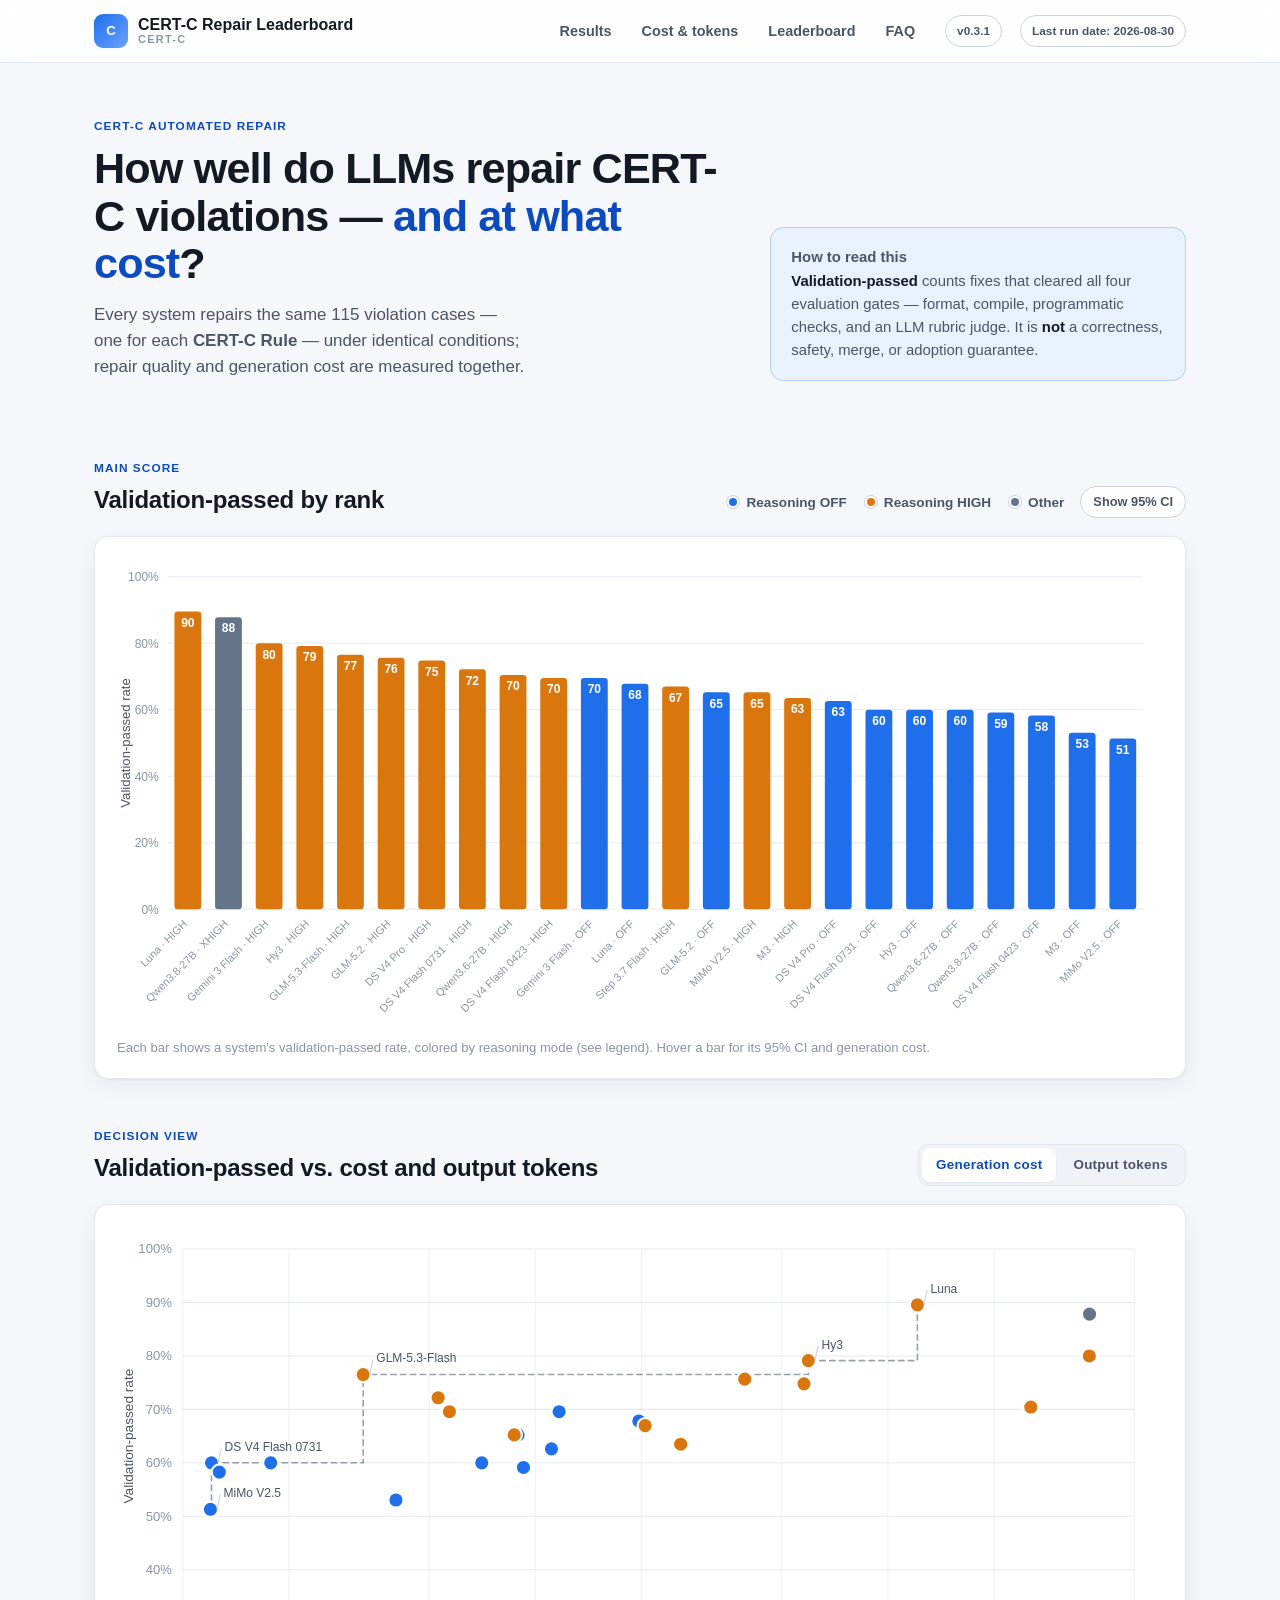
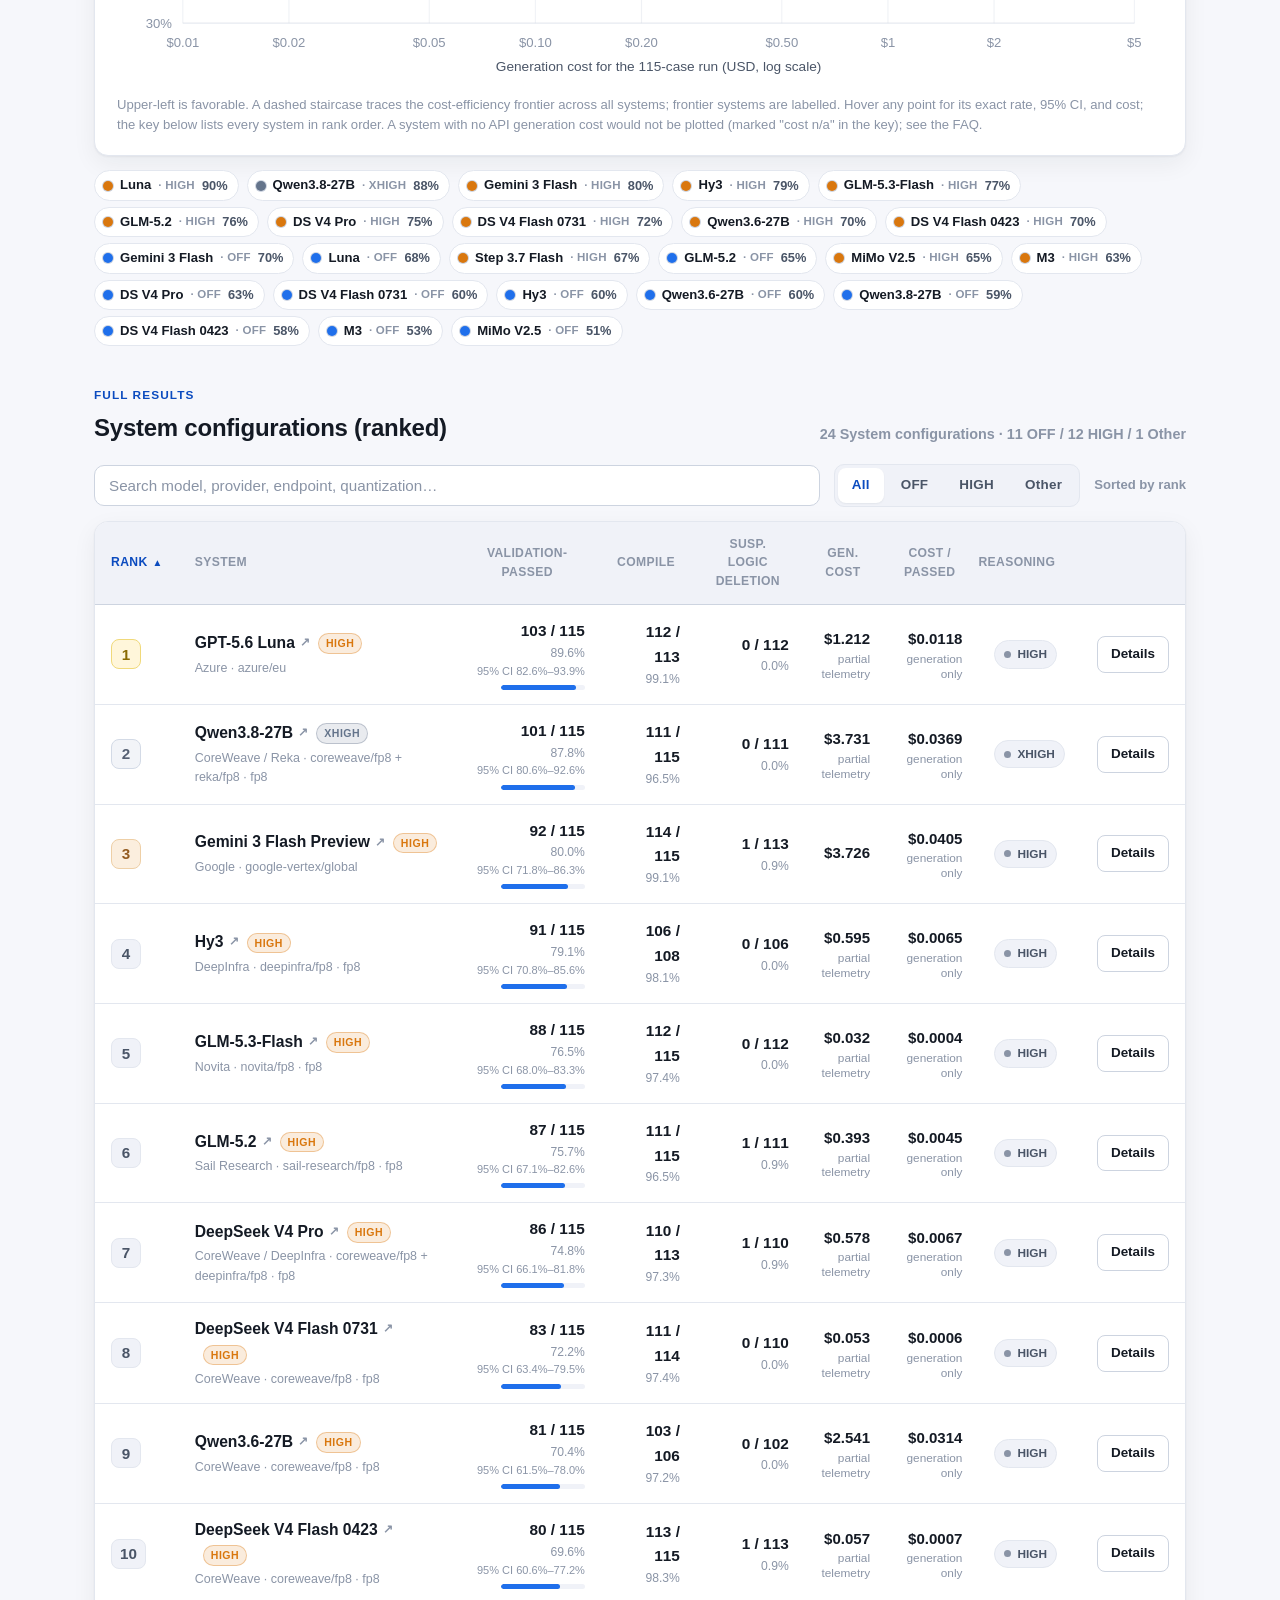
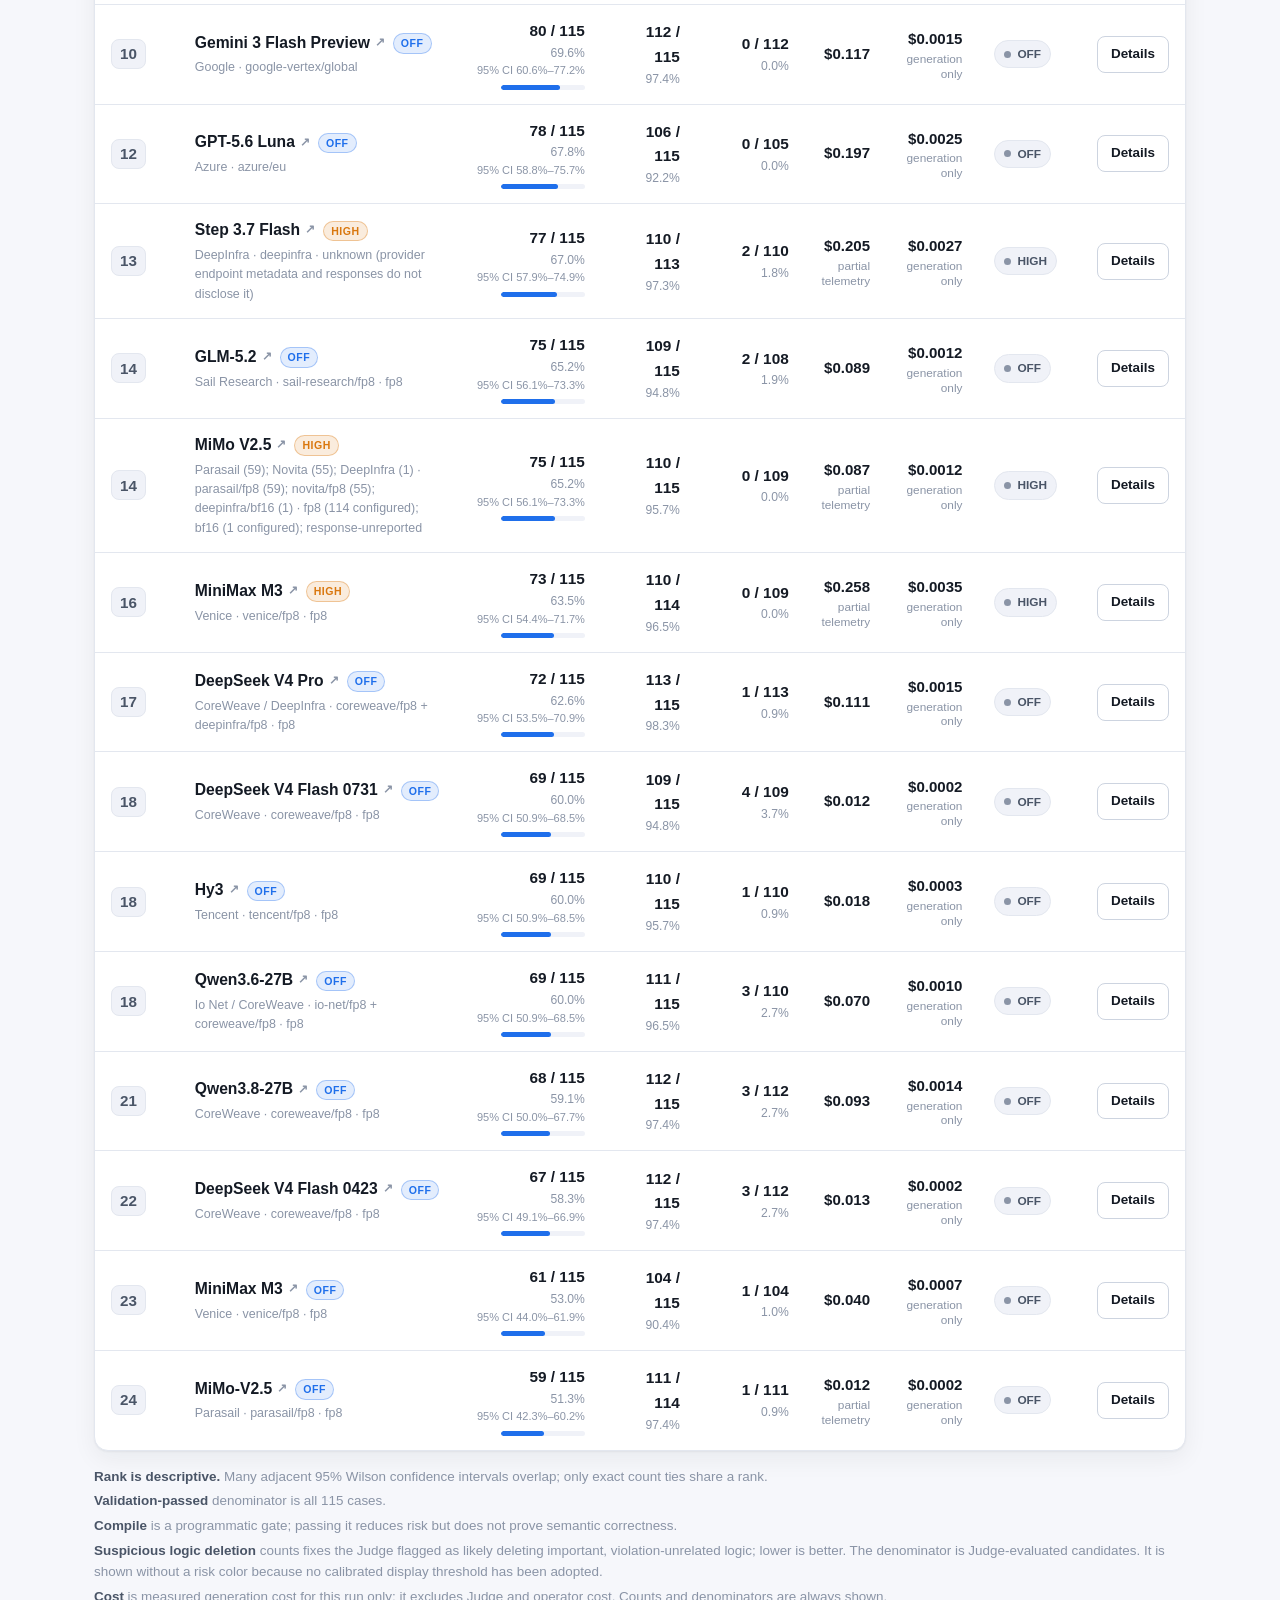
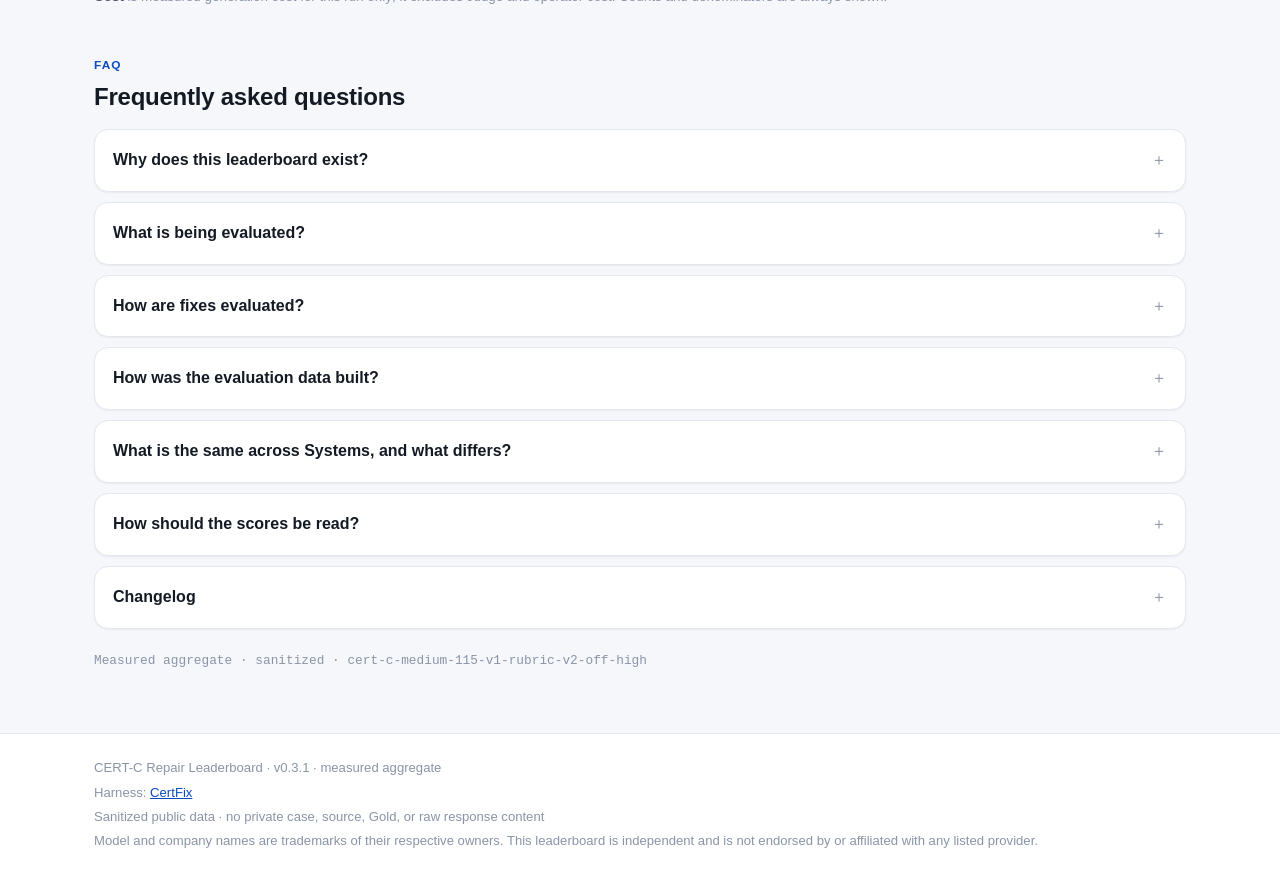
==== cert-c/index.html @ dcc8d12b "v0.3.1: add GLM-5.3-Flash HIGH row (24 Systems) GLM-5.3-Flash (OpenRouter · Novita · FP8), Reasoning" ====
<!doctype html>
<html lang="en">
<head>
  <meta charset="utf-8">
  <meta name="viewport" content="width=device-width, initial-scale=1">
  <meta name="description" content="How well do LLMs repair CERT-C violations, and at what cost — every system measured on the same 115 cases.">
  <meta property="og:type" content="website">
  <meta property="og:title" content="CERT-C Repair Leaderboard">
  <meta property="og:description" content="How well do LLMs repair CERT-C violations, and at what cost? Compare repair quality and generation cost across 115 CERT-C Rules.">
  <meta property="og:url" content="https://safe-c-ai.github.io/c-repair-leaderboard/cert-c/">
  <meta property="og:image" content="https://safe-c-ai.github.io/c-repair-leaderboard/cert-c/og-image.png">
  <meta property="og:image:width" content="1200">
  <meta property="og:image:height" content="627">
  <meta name="twitter:card" content="summary_large_image">
  <meta name="twitter:title" content="CERT-C Repair Leaderboard">
  <meta name="twitter:description" content="How well do LLMs repair CERT-C violations, and at what cost?">
  <meta name="twitter:image" content="https://safe-c-ai.github.io/c-repair-leaderboard/cert-c/og-image.png">
  <title>Repair leaderboard</title>
  <link rel="stylesheet" href="styles.css?v=20260830-v031">
  <script src="app.js?v=20260830-v031" defer></script>
</head>
<body>
  <a class="skip-link" href="#leaderboard">Skip to leaderboard</a>

  <header class="site-header">
    <div class="shell nav-shell">
      <a class="brand" href="#top" id="brand-link" aria-label="Leaderboard home">
        <span class="brand-mark" aria-hidden="true">C</span>
        <span class="brand-text"><span id="brand-name">Repair leaderboard</span><span class="brand-sub">CERT-C</span></span>
      </a>
      <nav aria-label="Primary">
        <a href="#overview">Results</a>
        <a href="#cost">Cost &amp; tokens</a>
        <a href="#leaderboard">Leaderboard</a>
        <a href="#methodology">FAQ</a>
      </nav>
      <span class="edition-chip" title="Leaderboard version">v0.3.1</span>
      <span class="edition-chip run-date-chip" id="run-date-chip">Last run date: —</span>
    </div>
  </header>

  <main id="top">
    <section class="hero shell" aria-labelledby="hero-title">
      <div class="hero-copy">
        <p class="eyebrow">CERT-C automated repair</p>
        <h1 id="hero-title">How well do LLMs repair CERT-C violations — <em>and at what cost</em>?</h1>
        <p class="lede">
          Every system repairs the same 115 violation cases — one for each
          <strong>CERT-C Rule</strong> — under identical conditions; repair quality and
          generation cost are measured together.
        </p>
      </div>
      <aside class="hero-note" aria-label="How to read this leaderboard">
        <p class="hero-note-label">How to read this</p>
        <p>
          <strong>Validation-passed</strong> counts fixes that cleared all four evaluation
          gates — format, compile, programmatic checks, and an LLM rubric judge. It is
          <strong>not</strong> a correctness, safety, merge, or adoption guarantee.
        </p>
      </aside>
    </section>

    <section class="cost-section shell" id="overview" aria-labelledby="overview-title">
      <div class="section-heading">
        <div>
          <p class="eyebrow">Main score</p>
          <h2 id="overview-title">Validation-passed by rank</h2>
        </div>
        <div class="chart-controls">
          <div class="chart-legend" id="chart-legend" aria-hidden="true"></div>
          <button type="button" class="ci-toggle" id="toggle-ci" aria-pressed="false">Show 95% CI</button>
        </div>
      </div>
      <article class="cost-panel">
        <div class="chart-card">
          <div id="rank-chart" class="chart" role="img" aria-label="Bar chart of validation-passed rate for every system, in rank order. Each bar is labelled with its system name and reasoning mode and colored by mode group (OFF, HIGH, or Other). Hover a bar for its 95% CI and cost."></div>
          <p class="chart-hint">Each bar shows a system's validation-passed rate, colored by reasoning mode (see legend). Hover a bar for its 95% CI and generation cost.</p>
        </div>
      </article>
    </section>

    <section class="cost-section shell" id="cost" aria-labelledby="cost-title">
      <div class="section-heading">
        <div>
          <p class="eyebrow">Decision view</p>
          <h2 id="cost-title">Validation-passed vs. cost and output tokens</h2>
        </div>
        <div class="chart-tabs" role="tablist" aria-label="Efficiency metric">
          <button type="button" class="chart-tab active" data-tab="cost" role="tab" aria-selected="true" aria-controls="cost-card">Generation cost</button>
          <button type="button" class="chart-tab" data-tab="tokens" role="tab" aria-selected="false" aria-controls="token-card">Output tokens</button>
        </div>
      </div>
      <article class="cost-panel" aria-labelledby="cost-title">
        <div class="chart-card" id="cost-card" role="tabpanel" aria-label="Validation-passed vs. generation cost">
          <div id="cost-chart" class="chart" role="img" aria-label="Scatter plot of validation-passed rate against generation cost on a log scale. Upper-left is favorable. Mode groups (OFF, HIGH, Other) are shown in different colors. Frontier systems are labelled; hover any point for its exact rate, 95% CI, and cost. The key below lists every system in rank order."></div>
          <p class="chart-hint">Upper-left is favorable. A dashed staircase traces the cost-efficiency frontier across all systems; frontier systems are labelled. Hover any point for its exact rate, 95% CI, and cost; the key below lists every system in rank order. A system with no API generation cost would not be plotted (marked "cost n/a" in the key); see the FAQ.</p>
        </div>
        <div class="chart-card" id="token-card" role="tabpanel" aria-label="Validation-passed vs. total output tokens" hidden>
          <div id="token-chart" class="chart" role="img" aria-label="Scatter plot of validation-passed rate against total output tokens on a log scale. Upper-left is favorable (higher pass rate for fewer tokens). Mode groups (OFF, HIGH, Other) are shown in different colors. Frontier systems are labelled; hover any point for its exact rate, 95% CI, and output-token count."></div>
          <p class="chart-hint">A provider-price-independent view: upper-left is favorable (higher pass rate for fewer output tokens). A dashed staircase traces the token-efficiency frontier across all systems; frontier systems are labelled. Output tokens count thinking + final answer; where a system reports tokens for only part of its attempts the total is a reported subtotal (shown in the tooltip). Every system is plotted here.</p>
        </div>
        <ol id="cost-list" class="cost-list" aria-label="Systems in rank order. Hover to highlight the matching point in the chart above."></ol>
      </article>
    </section>

    <section class="board shell" id="leaderboard" aria-labelledby="board-title">
      <div class="section-heading">
        <div>
          <p class="eyebrow">Full results</p>
          <h2 id="board-title">System configurations (ranked)</h2>
        </div>
        <p class="result-summary" id="result-summary" aria-live="polite">Loading measured results…</p>
      </div>

      <div class="toolbar">
        <label class="search-field">
          <span class="sr-only">Find a system</span>
          <input id="search" type="search" placeholder="Search model, provider, endpoint, quantization…" autocomplete="off" spellcheck="false">
        </label>
        <div class="mode-filter" role="group" aria-label="Reasoning mode filter">
          <button type="button" class="mode-chip active" data-mode="all" aria-pressed="true">All</button>
          <button type="button" class="mode-chip" data-mode="off" aria-pressed="false">OFF</button>
          <button type="button" class="mode-chip" data-mode="high" aria-pressed="false">HIGH</button>
          <button type="button" class="mode-chip" data-mode="other" aria-pressed="false">Other</button>
        </div>
        <p class="toolbar-note" id="sort-note" aria-live="polite">Sorted by rank</p>
      </div>

      <div class="table-wrap" role="region" aria-labelledby="board-title" tabindex="0">
        <table id="board-table">
          <caption class="sr-only">v0.3.1 CERT-C repair leaderboard. Ranks are tie-aware and stay fixed when re-sorting.</caption>
          <thead>
            <tr>
              <th scope="col" class="col-rank">
                <button class="sort-btn" data-sort="rank" aria-label="Sort by rank">Rank <span class="sort-ind" aria-hidden="true"></span></button>
              </th>
              <th scope="col" class="col-system">
                <button class="sort-btn" data-sort="name" aria-label="Sort by system name">System <span class="sort-ind" aria-hidden="true"></span></button>
              </th>
              <th scope="col" class="col-metric priority-validation">
                <button class="sort-btn active" data-sort="validation" aria-label="Sort by validation-passed">Validation-passed <span class="sort-ind" aria-hidden="true">▼</span></button>
              </th>
              <th scope="col" class="col-metric optional-compile">
                <button class="sort-btn" data-sort="compile" aria-label="Sort by compile-pass">Compile <span class="sort-ind" aria-hidden="true"></span></button>
              </th>
              <th scope="col" class="col-metric optional-logic">
                <button class="sort-btn" data-sort="logic" aria-label="Sort by suspicious logic deletion, lower is better">Susp. logic deletion <span class="sort-ind" aria-hidden="true"></span></button>
              </th>
              <th scope="col" class="col-cost priority-cost">
                <button class="sort-btn" data-sort="cost" aria-label="Sort by generation cost">Gen. cost <span class="sort-ind" aria-hidden="true"></span></button>
              </th>
              <th scope="col" class="col-cost optional-cost-pass">
                <button class="sort-btn" data-sort="costPerPass" aria-label="Sort by cost per validation-passed fix">Cost / passed <span class="sort-ind" aria-hidden="true"></span></button>
              </th>
              <th scope="col" class="col-reason optional-reason">Reasoning</th>
              <th scope="col" class="col-action"><span class="sr-only">Details</span></th>
            </tr>
          </thead>
          <tbody id="board-body"></tbody>
        </table>
        <div class="state-panel" id="board-state" hidden></div>
      </div>

      <div class="metric-notes">
        <p><strong>Rank is descriptive.</strong> Many adjacent 95% Wilson confidence intervals overlap; only exact count ties share a rank.</p>
        <p><strong>Validation-passed</strong> denominator is all 115 cases.</p>
        <p><strong>Compile</strong> is a programmatic gate; passing it reduces risk but does not prove semantic correctness.</p>
        <p><strong>Suspicious logic deletion</strong> counts fixes the Judge flagged as likely deleting important, violation-unrelated logic; lower is better. The denominator is Judge-evaluated candidates. It is shown without a risk color because no calibrated display threshold has been adopted.</p>
        <p><strong>Cost</strong> is measured generation cost for this run only; it excludes Judge and operator cost. Counts and denominators are always shown.</p>
      </div>
    </section>

    <section class="methodology shell" id="methodology" aria-labelledby="method-title">
      <div class="section-heading compact">
        <div>
          <p class="eyebrow">FAQ</p>
          <h2 id="method-title">Frequently asked questions</h2>
        </div>
      </div>

      <div class="method-grid faq-grid">
        <details class="method-card">
          <summary><span role="heading" aria-level="3">Why does this leaderboard exist?</span></summary>
          <p>To help you choose, from measurements, which model and which settings to use for automated CERT-C violation repair. The board compares repair performance and generation cost across configurations on the same evaluation pack. The base models were selected from widely used models on <a href="https://openrouter.ai/rankings" rel="noreferrer">OpenRouter's public rankings</a>, prioritizing strong performance at low cost, with Qwen3.6-27B — this project's baseline — as the practical lower bound. The selection is curated, not exhaustive: absence from this board implies nothing about an unlisted model.</p>
        </details>
        <details class="method-card">
          <summary><span role="heading" aria-level="3">What is being evaluated?</span></summary>
          <p>CERT-C, the secure-coding standard for C, has two categories: normative Rules, which compliance requires, and advisory Recommendations. This board targets all 115 Rules of the 2016 rule catalog and leaves Recommendations out of scope — the case count of 115 comes from covering every Rule. Each Rule contributes one single-function C case containing a violation. Difficulty is Medium, the middle of this project's three tiers (Simple / Medium / Complex): the fix stays within one function but is not a simple textual substitution. Rule IDs are shown; rule text is not redistributed. Whole-program analysis is out of scope.</p>
        </details>
        <details class="method-card">
          <summary><span role="heading" aria-level="3">How are fixes evaluated?</span></summary>
          <p>Each System receives the 115 violation cases and generates fixes, which pass through four gates in order: <strong>format</strong> (is the output in the required shape?), <strong>compile</strong> (does the fixed code compile?), <strong>programmatic</strong> (does it pass mechanical checks such as violation-pattern tests?), and <strong>rubric judge</strong> (an LLM Judge scores the fix against a rubric: is the violation actually resolved, was important behavior removed, and did the fix introduce a serious new bug?). The count that clears all four gates is <strong>Validation-passed</strong>.</p>
          <p>The Judge identity (tool, model, epoch) is versioned; each row's <code>judge_epoch</code> in Details is the authoritative record. As of August 2026 the Judge is Codex CLI 0.147.0, requested model <code>gpt-5.6-sol</code>, reasoning high; OFF rows use a singleton epoch and HIGH rows a same-Rule max-3 batch epoch. Judging sends the private case code and the candidate fix to OpenAI via Codex CLI with ChatGPT sign-in; unlike generation routes, which require zero-data-retention endpoints, no ZDR, retention, or training-exclusion claim is made for the Judge route. The Judge is an evaluation instrument, not neutral ground truth.</p>
        </details>
        <details class="method-card">
          <summary><span role="heading" aria-level="3">How was the evaluation data built?</span></summary>
          <p>The cases were synthesized in OpenAI ChatGPT (Codex / Pro) sessions during this project's research phase, then comment-stripped, hash-frozen, and manifest-tracked. The pack is private and not redistributed, to preserve evaluation integrity. It is not an independent unseen holdout: the inputs existed during earlier research on this project. Note also that the same OpenAI family of models is used both to build the evaluation data and to judge the fixes; bias from this cannot be ruled out. It is disclosed, not corrected.</p>
          <p>The earlier figures published in the CertFix repository's <a href="https://github.com/safe-c-ai/certfix/blob/main/docs/BENCHMARK_SUMMARY.md" rel="noreferrer">BENCHMARK_SUMMARY</a> come from a different protocol and a different Judge. The current Judge applies stricter semantic checks (violation persistence, behavior removal, new bugs), so numbers read lower across the board — do not read the difference as model degradation, and do not compare old and current scores as if they came from the same evaluation.</p>
        </details>
        <details class="method-card">
          <summary><span role="heading" aria-level="3">What is the same across Systems, and what differs?</span></summary>
          <p>Shared by every row: the 115-case evaluation pack, the repair prompt, the measurement workflow, and (within a mode) the Judge. Differing per row: the base model, the reasoning mode, and the execution environment — provider, endpoint, quantization. Reasoning mode is <strong>OFF / HIGH</strong> for the two first-class API reasoning settings; any other thinking-effort setting (such as a model's <strong>MEDIUM / XHIGH</strong> effort) is grouped as <strong>Other</strong>. In the charts, OFF and HIGH keep their own colors and Other shares a single color, so the color axis does not imply an OFF/HIGH matrix that every model must fill; each row's exact mode still shows on its badge. This bundle of model + settings + execution environment is a <strong>System configuration</strong>, and scores belong to it, not to the model in general. Some rows differ in more than reasoning: a provider can change between modes, a row can combine multiple providers, and a model can appear in only one mode. Each row's Details panel is the authoritative record.</p>
          <p>The maximum output-token limit follows the reasoning level and is a harness efficiency setting, not part of what is scored. When a provider stops a case at that limit (<code>finish_reason=length</code>), the harness treats the truncation as a budget artifact, not a repair failure: the case is re-generated once at a higher limit and the completed output is used. Each row's per-case token limits and any reruns are recorded in its Details.</p>
        </details>
        <details class="method-card">
          <summary><span role="heading" aria-level="3">How should the scores be read?</span></summary>
          <p>Validation-passed is a workflow count, not a correctness, safety, merge, or adoption guarantee; real use still needs human review and existing tests or static analysis. With n = 115, rates carry 95% confidence intervals of roughly ±6–9 points, so many adjacent rankings are statistically indistinguishable — Rank is descriptive. Cost covers generation for this run only, excluding Judge and operator cost, and for some rows it is a reported subtotal (a lower bound) where provider failures lack cost telemetry (shown as "reported subtotal" in the tooltip). If a system had no API generation cost, its cost would be shown as "n/a" (not zero) and it would be omitted from the cost-versus-score scatter while still appearing in the main-score chart and the ranking table.</p>
        </details>
        <details class="method-card">
          <summary><span role="heading" aria-level="3">Changelog</span></summary>
          <p>Scores are comparable within one board version (shown in the header), not across versions: a version bump can change the measurement policy or the set of Systems. Newest first.</p>
          <ul class="changelog-list">
            <li>
              <strong>v0.3.1</strong> <span class="changelog-date">2026-08-30</span>
              <ul class="changelog-detail">
                <li>Added GLM-5.3-Flash (OpenRouter · Novita · FP8) at Reasoning HIGH (88/115), growing from 23 to 24 Systems.</li>
                <li>Four cases had earlier stopped on provider/transport failures; they were re-run under the same frozen System, so all 115 cases are provider-complete (infrastructure failures are not scored as repair failures).</li>
                <li>The 115-case pack, measurement policy, and Judge epoch are unchanged from v0.3, so rows stay comparable within this version.</li>
              </ul>
            </li>
            <li>
              <strong>v0.3</strong> <span class="changelog-date">2026-08-23</span>
              <ul class="changelog-detail">
                <li>Improved one evaluation case (FLP32-C) to better align its premise, reference fix, and Judge scope; the other 114 cases are unchanged.</li>
                <li>All 23 listed Systems were re-generated and re-judged on the amended pack — results should not be compared row by row with v0.2.1 or earlier.</li>
                <li>Withdrew the three locally-run Qwen3.8-27B Thinking rows (duplicate base-model-family coverage across execution routes).</li>
                <li>Added Qwen3.8-27B (OpenRouter · FP8): Reasoning OFF (68/115) and XHIGH (101/115; an explicit CoreWeave/Reka provider composite). 24 → 23 Systems.</li>
                <li>The two OpenRouter rows also differ in output limits and retry policy — the gap is a per-System measurement, not a reasoning-only effect.</li>
                <li>Measurement policy and Judge epoch are unchanged from v0.2.</li>
              </ul>
            </li>
            <li>
              <strong>v0.2.1</strong> <span class="changelog-date">2026-08-15</span>
              <ul class="changelog-detail">
                <li>Added GLM-5.2 (OpenRouter · Sail Research · FP8) as two System rows: Reasoning HIGH (86/115) and Reasoning OFF (74/115), growing from 22 to 24 Systems.</li>
                <li>The two rows differ in more than reasoning level (8K vs 4K output limit, retry policy), so the gap is a per-System measurement, not a reasoning-only effect.</li>
                <li>The 115-case pack, measurement policy, and Judge epoch are unchanged from v0.2, so rows stay comparable within this version.</li>
              </ul>
            </li>
            <li>
              <strong>v0.2</strong> <span class="changelog-date">2026-08-15</span>
              <ul class="changelog-detail">
                <li>Reaching a provider's output-token limit (<code>finish_reason=length</code>) is now treated as a harness budget artifact and re-generated once at a higher limit, not scored as a repair failure.</li>
                <li>Grew from 19 to 22 Systems, adding a locally-run model at three Thinking efforts (grouped as "Other").</li>
                <li>Replaced the Gemini HIGH row with a configuration under the new token-limit policy (88/115 → 91/115).</li>
                <li>Added a provider-price-independent "output tokens" efficiency view.</li>
                <li>The 115-case pack and Judge epoch are unchanged from v0.1.</li>
              </ul>
            </li>
            <li>
              <strong>v0.1</strong> <span class="changelog-date">2026-08-14</span>
              <ul class="changelog-detail">
                <li>First public release: 19 Systems across Reasoning OFF and HIGH.</li>
              </ul>
            </li>
          </ul>
        </details>
      </div>

      <p class="data-footnote" id="data-footnote">Measured aggregate · sanitized · <span id="footnote-group">—</span></p>
    </section>
  </main>

  <footer class="site-footer">
    <div class="shell footer-inner">
      <p><span id="footer-site-name">Repair leaderboard</span> · v0.3.1 · measured aggregate</p>
      <p>Harness: <a href="https://github.com/safe-c-ai/certfix" rel="noreferrer">CertFix</a></p>
      <p>Sanitized public data · no private case, source, Gold, or raw response content</p>
      <p>Model and company names are trademarks of their respective owners. This leaderboard is independent and is not endorsed by or affiliated with any listed provider.</p>
    </div>
  </footer>

  <dialog id="system-dialog" aria-labelledby="dialog-title">
    <div class="dialog-head">
      <div>
        <p class="eyebrow" id="dialog-rank">System configuration</p>
        <h2 id="dialog-title">System details</h2>
      </div>
      <button class="dialog-close" id="dialog-close" type="button" aria-label="Close details">×</button>
    </div>
    <div id="dialog-content" class="dialog-content"></div>
  </dialog>

  <noscript>
    <p class="noscript-note">This leaderboard renders the sanitized aggregate catalog with JavaScript. Please enable JavaScript, or read the JSON in <code>data/ranking.json</code> and <code>data/catalog.json</code>.</p>
  </noscript>
</body>
</html>
---- cert-c/styles.css ----
/* CERT-C repair leaderboard UI v2 — zero-dependency static styles.
   No external fonts, no CDN. System font stack only. */

:root {
  --bg: #f6f7fb;
  --surface: #ffffff;
  --surface-2: #f0f2f8;
  --ink: #141a24;
  --ink-soft: #4a5567;
  --ink-faint: #8a94a6;
  --line: #e3e7ef;
  --line-strong: #cdd4e0;
  --accent: #1f6feb;
  --accent-ink: #0b4bbf;
  --accent-wash: #e9f1ff;
  --mode-off: #1f6feb;
  --mode-high: #d9770e;
  --mode-other: #64748b;
  --gold: #b8860b;
  --good: #128a5a;
  --good-wash: #e5f6ee;
  --watch: #b5541a;
  --watch-wash: #fdefe4;
  --radius: 14px;
  --radius-sm: 9px;
  --shadow: 0 1px 2px rgba(20, 26, 36, .05), 0 8px 24px rgba(20, 26, 36, .06);
  --shadow-sm: 0 1px 2px rgba(20, 26, 36, .06);
  --font: -apple-system, BlinkMacSystemFont, "Segoe UI", Roboto, Helvetica, Arial, "Noto Sans", sans-serif;
  --mono: ui-monospace, "SF Mono", "Cascadia Code", "Roboto Mono", Menlo, Consolas, monospace;
}

@media (prefers-color-scheme: dark) {
  :root {
    --bg: #0d1117;
    --surface: #161b22;
    --surface-2: #1c232d;
    --ink: #e9edf3;
    --ink-soft: #adb7c4;
    --ink-faint: #7d8797;
    --line: #263040;
    --line-strong: #33405480;
    --accent: #4d8bff;
    --accent-ink: #8fb6ff;
    --accent-wash: #16233c;
    --mode-off: #4d8bff;
    --mode-high: #f0902f;
    --mode-other: #94a3b8;
    --gold: #e0b23c;
    --good: #3ac081;
    --good-wash: #123027;
    --watch: #e0894d;
    --watch-wash: #2e2114;
    --shadow: 0 1px 2px rgba(0, 0, 0, .3), 0 10px 28px rgba(0, 0, 0, .35);
    --shadow-sm: 0 1px 2px rgba(0, 0, 0, .35);
  }
}

* { box-sizing: border-box; }

html { -webkit-text-size-adjust: 100%; }

body {
  margin: 0;
  font-family: var(--font);
  color: var(--ink);
  background: var(--bg);
  line-height: 1.55;
  font-size: 16px;
  -webkit-font-smoothing: antialiased;
}

.shell {
  width: 100%;
  max-width: 1140px;
  margin-inline: auto;
  padding-inline: 24px;
}

.sr-only {
  position: absolute;
  width: 1px; height: 1px;
  padding: 0; margin: -1px;
  overflow: hidden;
  clip: rect(0 0 0 0);
  white-space: nowrap;
  border: 0;
}

.skip-link {
  position: absolute;
  left: 12px; top: -48px;
  background: var(--accent);
  color: #fff;
  padding: 8px 14px;
  border-radius: 8px;
  z-index: 50;
  transition: top .15s ease;
}
.skip-link:focus { top: 12px; }

a { color: var(--accent-ink); }

:focus-visible {
  outline: 3px solid var(--accent);
  outline-offset: 2px;
  border-radius: 4px;
}

.eyebrow {
  margin: 0;
  font-size: .74rem;
  font-weight: 700;
  letter-spacing: .09em;
  text-transform: uppercase;
  color: var(--accent-ink);
}

/* ---- Header ---- */
.site-header {
  position: sticky;
  top: 0;
  z-index: 30;
  background: color-mix(in srgb, var(--surface) 88%, transparent);
  backdrop-filter: saturate(1.4) blur(8px);
  border-bottom: 1px solid var(--line);
}
.nav-shell {
  display: flex;
  align-items: center;
  gap: 18px;
  height: 62px;
}
.brand {
  display: flex;
  align-items: center;
  gap: 10px;
  text-decoration: none;
  color: var(--ink);
  font-weight: 700;
}
.brand-mark {
  display: grid;
  place-items: center;
  width: 34px; height: 34px;
  border-radius: 9px;
  background: linear-gradient(135deg, var(--accent), #6aa2ff);
  color: #fff;
  font-size: .82rem;
  letter-spacing: .02em;
}
.brand-text { display: flex; flex-direction: column; line-height: 1.05; }
.brand-sub { font-size: .68rem; font-weight: 600; color: var(--ink-faint); letter-spacing: .12em; text-transform: uppercase; }
.nav-shell nav {
  display: flex;
  gap: 6px;
  margin-left: auto;
}
.nav-shell nav a {
  padding: 7px 12px;
  border-radius: 8px;
  text-decoration: none;
  color: var(--ink-soft);
  font-size: .9rem;
  font-weight: 600;
}
.nav-shell nav a:hover { background: var(--surface-2); color: var(--ink); }
.edition-chip {
  padding: 6px 11px;
  border: 1px solid var(--line-strong);
  border-radius: 999px;
  font-size: .74rem;
  font-weight: 700;
  color: var(--ink-soft);
  white-space: nowrap;
}

/* ---- Hero ---- */
.hero {
  display: grid;
  grid-template-columns: 1.55fr 1fr;
  gap: 32px;
  align-items: end;
  padding-top: 54px;
  padding-bottom: 30px;
}
.hero h1 {
  margin: 10px 0 14px;
  font-size: clamp(1.9rem, 4vw, 2.7rem);
  line-height: 1.1;
  letter-spacing: -.02em;
}
.hero h1 em { font-style: normal; color: var(--accent-ink); }
.lede { margin: 0; font-size: 1.06rem; color: var(--ink-soft); max-width: 46ch; }
.hero-note {
  background: var(--accent-wash);
  border: 1px solid color-mix(in srgb, var(--accent) 25%, transparent);
  border-radius: var(--radius);
  padding: 18px 20px;
}
.hero-note-label {
  margin: 0 0 6px;
  font-weight: 700;
  font-size: .82rem;
  color: var(--accent-ink);
}
.hero-note p { margin: 0; font-size: .93rem; color: var(--ink-soft); }
.hero-note strong { color: var(--ink); }

/* ---- Summary cards ---- */
.summary {
  display: grid;
  grid-template-columns: repeat(4, 1fr);
  gap: 14px;
  padding-top: 8px;
  padding-bottom: 8px;
}
.stat-card {
  background: var(--surface);
  border: 1px solid var(--line);
  border-radius: var(--radius);
  padding: 16px 18px;
  box-shadow: var(--shadow-sm);
}
.stat-label { margin: 0; font-size: .8rem; font-weight: 600; color: var(--ink-faint); }
.stat-value { display: block; font-size: 1.7rem; font-weight: 700; letter-spacing: -.02em; margin: 4px 0 2px; }
.stat-sub { font-size: .78rem; color: var(--ink-faint); }

/* ---- Section headings ---- */
.section-heading {
  display: flex;
  align-items: flex-end;
  justify-content: space-between;
  gap: 16px;
  margin-bottom: 18px;
  flex-wrap: wrap;
}
.section-heading h2 {
  margin: 4px 0 0;
  font-size: 1.5rem;
  letter-spacing: -.01em;
}
.result-summary { margin: 0; color: var(--ink-faint); font-size: .9rem; font-weight: 600; }

.board { padding-top: 40px; }

/* ---- Toolbar ---- */
.toolbar {
  display: flex;
  align-items: center;
  gap: 14px;
  margin-bottom: 14px;
  flex-wrap: wrap;
}
.search-field { flex: 1 1 320px; }
.search-field input {
  width: 100%;
  padding: 11px 14px;
  border: 1px solid var(--line-strong);
  border-radius: 10px;
  background: var(--surface);
  color: var(--ink);
  font-size: .95rem;
  font-family: inherit;
}
.search-field input::placeholder { color: var(--ink-faint); }
.mode-filter {
  display: inline-flex;
  gap: 3px;
  padding: 3px;
  background: var(--surface-2);
  border: 1px solid var(--line);
  border-radius: 10px;
}
.mode-chip {
  padding: 7px 14px;
  border: 0;
  border-radius: 8px;
  background: transparent;
  color: var(--ink-soft);
  font: inherit;
  font-size: .84rem;
  font-weight: 700;
  letter-spacing: .02em;
  cursor: pointer;
}
.mode-chip:hover { color: var(--ink); }
.mode-chip.active {
  background: var(--surface);
  color: var(--accent-ink);
  box-shadow: var(--shadow-sm);
}
.toolbar-note { margin: 0; font-size: .82rem; color: var(--ink-faint); font-weight: 600; }

/* ---- Table ---- */
.table-wrap {
  position: relative;
  background: var(--surface);
  border: 1px solid var(--line);
  border-radius: var(--radius);
  box-shadow: var(--shadow);
  overflow-x: auto;
}
table {
  width: 100%;
  border-collapse: collapse;
  min-width: 880px;
}
thead th {
  position: sticky;
  top: 0;
  background: var(--surface-2);
  border-bottom: 1px solid var(--line-strong);
  text-align: left;
  font-size: .76rem;
  letter-spacing: .03em;
  text-transform: uppercase;
  color: var(--ink-faint);
  padding: 0;
  z-index: 1;
}
.col-metric, .col-cost { text-align: right; }
.col-rank { width: 74px; }
.col-action { width: 96px; }
.sort-btn {
  width: 100%;
  display: inline-flex;
  align-items: center;
  gap: 5px;
  background: none;
  border: 0;
  font: inherit;
  font-size: .76rem;
  letter-spacing: .03em;
  text-transform: uppercase;
  font-weight: 700;
  color: var(--ink-faint);
  cursor: pointer;
  padding: 13px 16px;
}
.col-metric .sort-btn, .col-cost .sort-btn { justify-content: flex-end; }
.sort-btn:hover { color: var(--ink); }
.sort-btn.active { color: var(--accent-ink); }
.sort-ind { font-size: .62rem; }

tbody td {
  padding: 14px 16px;
  border-bottom: 1px solid var(--line);
  vertical-align: middle;
  font-variant-numeric: tabular-nums;
}
tbody tr:last-child td { border-bottom: 0; }
tbody tr:hover { background: color-mix(in srgb, var(--accent-wash) 45%, transparent); }
.col-metric, td.col-metric { text-align: right; }

/* rank cell */
.rank-cell { }
.rank-badge {
  display: inline-grid;
  place-items: center;
  min-width: 30px; height: 30px;
  padding: 0 8px;
  border-radius: 8px;
  font-weight: 700;
  font-size: .95rem;
  background: var(--surface-2);
  color: var(--ink-soft);
  border: 1px solid var(--line);
}
.rank-badge.medal-1 { background: #fff6da; color: #8a6a00; border-color: #f0d97a; }
.rank-badge.medal-2 { background: #f2f4f8; color: #566073; border-color: #d3dae6; }
.rank-badge.medal-3 { background: #fbeede; color: #935b21; border-color: #eecfa6; }
@media (prefers-color-scheme: dark) {
  .rank-badge.medal-1 { background: #3a3212; color: #e9c860; border-color: #5c4e1e; }
  .rank-badge.medal-2 { background: #2a303a; color: #c4ccd8; border-color: #3c4656; }
  .rank-badge.medal-3 { background: #3a2b18; color: #e0a869; border-color: #5b421f; }
}

/* system cell */
.system-cell { min-width: 220px; }
.system-name {
  display: inline-flex;
  align-items: center;
  gap: 5px;
  font-weight: 700;
  color: var(--ink);
  text-decoration: none;
  font-size: .98rem;
}
a.system-name:hover { color: var(--accent-ink); text-decoration: underline; }
.ext-mark { font-size: .72rem; color: var(--ink-faint); }
.mode-tag {
  display: inline-block;
  margin-left: 8px;
  padding: 1px 7px;
  border-radius: 999px;
  font-size: .66rem;
  font-weight: 700;
  letter-spacing: .05em;
  vertical-align: middle;
}
.mode-tag.mode-high { background: color-mix(in srgb, var(--mode-high) 14%, transparent); color: var(--mode-high); border: 1px solid color-mix(in srgb, var(--mode-high) 35%, transparent); }
.mode-tag.mode-off { background: color-mix(in srgb, var(--mode-off) 12%, transparent); color: var(--mode-off); border: 1px solid color-mix(in srgb, var(--mode-off) 32%, transparent); }
.mode-tag.mode-other { background: color-mix(in srgb, var(--mode-other) 14%, transparent); color: var(--mode-other); border: 1px solid color-mix(in srgb, var(--mode-other) 35%, transparent); }
.system-meta {
  display: block;
  margin-top: 3px;
  font-size: .78rem;
  color: var(--ink-faint);
}

/* metric cell */
.metric-main { font-weight: 700; font-size: .96rem; }
.metric-sub { display: block; font-size: .76rem; color: var(--ink-faint); }
.metric-ci { display: block; font-size: .69rem; color: var(--ink-faint); white-space: nowrap; }
.rate-bar {
  margin-top: 5px;
  margin-left: auto;
  width: 84px; height: 5px;
  border-radius: 3px;
  background: var(--surface-2);
  overflow: hidden;
}
.rate-bar > i {
  display: block; height: 100%;
  background: var(--accent);
  border-radius: 3px;
}
.money { font-weight: 700; font-size: .94rem; }
.muted-sub {
  display: block;
  max-width: 9rem;
  font-size: .74rem;
  line-height: 1.25;
  color: var(--ink-faint);
  font-weight: 500;
  overflow-wrap: anywhere;
  white-space: normal;
}

/* reasoning badge */
.reason-badge {
  display: inline-flex;
  align-items: center;
  gap: 6px;
  padding: 4px 9px;
  border-radius: 999px;
  font-size: .74rem;
  font-weight: 700;
  background: var(--surface-2);
  border: 1px solid var(--line);
  color: var(--ink-soft);
}
.reason-badge::before {
  content: "";
  width: 7px; height: 7px;
  border-radius: 50%;
  background: var(--ink-faint);
}

.details-btn {
  padding: 7px 13px;
  border: 1px solid var(--line-strong);
  border-radius: 8px;
  background: var(--surface);
  color: var(--ink);
  font: inherit;
  font-size: .84rem;
  font-weight: 600;
  cursor: pointer;
}
.details-btn:hover { background: var(--accent-wash); border-color: var(--accent); color: var(--accent-ink); }

/* state panel (loading / empty / error) */
.state-panel {
  padding: 44px 24px;
  text-align: center;
  color: var(--ink-soft);
}
.state-panel .state-title { font-weight: 700; color: var(--ink); margin-bottom: 6px; }
.state-panel.error .state-title { color: var(--watch); }
.state-panel code { font-family: var(--mono); font-size: .85em; background: var(--surface-2); padding: 2px 6px; border-radius: 5px; }

.metric-notes {
  margin-top: 16px;
  display: grid;
  gap: 4px;
}
.metric-notes p { margin: 0; font-size: .84rem; color: var(--ink-faint); }
.metric-notes strong { color: var(--ink-soft); }

/* ---- Cost section ---- */
.cost-section { padding-top: 48px; }
.cost-panel { min-width: 0; }
.cost-panel-heading {
  margin: 0 0 12px;
  display: flex;
  align-items: center;
  justify-content: space-between;
  gap: 16px;
  flex-wrap: wrap;
}
.cost-panel-heading h3 {
  margin: 0;
  font-size: 1.05rem;
}
.chart-legend {
  display: flex;
  gap: 18px;
  flex-wrap: wrap;
}
.ci-toggle {
  padding: 5px 12px;
  border: 1px solid var(--line-strong);
  border-radius: 999px;
  background: var(--surface);
  color: var(--ink-soft);
  font: inherit;
  font-size: .8rem;
  font-weight: 600;
  cursor: pointer;
  transition: background .12s ease, border-color .12s ease, color .12s ease;
}
.ci-toggle:hover { color: var(--ink); border-color: var(--accent); }
.ci-toggle[aria-pressed="true"] {
  background: color-mix(in srgb, var(--accent-wash) 60%, transparent);
  border-color: color-mix(in srgb, var(--accent) 30%, transparent);
  color: var(--accent-ink);
}
.legend-item {
  display: inline-flex;
  align-items: center;
  gap: 7px;
  font-size: .85rem;
  color: var(--ink-soft);
  font-weight: 600;
}
.legend-dot {
  width: 12px;
  height: 12px;
  border-radius: 999px;
  border: 2px solid var(--surface);
  box-shadow: 0 0 0 1px var(--line-strong);
}
.legend-dot.legend-off { background: var(--mode-off); }
.legend-dot.legend-high { background: var(--mode-high); }
.legend-dot.legend-other { background: var(--mode-other); }

/* Compact key below the scatter: color dot + short model name + rate chips, rank order */
.point-group { transition: opacity .12s ease; }
.point-group circle { transition: r .1s ease, stroke-width .1s ease; }
.cost-list {
  list-style: none;
  margin: 14px 0 0;
  padding: 0;
  display: flex;
  flex-wrap: wrap;
  gap: 6px 8px;
}
.cost-list-item {
  display: inline-flex;
  align-items: center;
  gap: 7px;
  padding: 4px 10px 4px 8px;
  border: 1px solid var(--line);
  border-radius: 999px;
  background: var(--surface);
  cursor: default;
  transition: background .12s ease, border-color .12s ease;
}
.cost-list-item:hover,
.cost-list-item.focused {
  background: color-mix(in srgb, var(--accent-wash) 60%, transparent);
  border-color: color-mix(in srgb, var(--accent) 30%, transparent);
}
.cost-list-dot {
  flex: none;
  width: 10px;
  height: 10px;
  border-radius: 999px;
  box-shadow: 0 0 0 1px var(--line-strong);
}
.cost-list-dot.mode-off { background: var(--mode-off); }
.cost-list-dot.mode-high { background: var(--mode-high); }
.cost-list-dot.mode-other { background: var(--mode-other); }
.cost-list-item.no-cost .cost-list-dot { box-shadow: 0 0 0 1px var(--line-strong); opacity: .55; }
.cost-list-name {
  font-size: .82rem;
  font-weight: 600;
  color: var(--ink);
  white-space: nowrap;
}
.cost-list-mode {
  font-size: .72rem;
  font-weight: 700;
  letter-spacing: .02em;
  color: var(--ink-faint);
  white-space: nowrap;
}
.cost-list-rate {
  font-size: .8rem;
  font-weight: 700;
  color: var(--ink-soft);
  font-variant-numeric: tabular-nums;
}
.cost-list-na {
  font-size: .66rem;
  font-weight: 600;
  letter-spacing: .02em;
  color: var(--ink-faint);
  border: 1px solid var(--line-strong);
  border-radius: 999px;
  padding: 0 6px;
  white-space: nowrap;
}
.chart-card {
  background: var(--surface);
  border: 1px solid var(--line);
  border-radius: var(--radius);
  box-shadow: var(--shadow);
  padding: 20px;
}
.chart-card[hidden] { display: none; }
.chart-tabs {
  display: inline-flex;
  gap: 3px;
  padding: 3px;
  background: var(--surface-2);
  border: 1px solid var(--line);
  border-radius: 10px;
}
.chart-tab {
  padding: 7px 14px;
  border: 0;
  border-radius: 8px;
  background: transparent;
  color: var(--ink-soft);
  font: inherit;
  font-size: .84rem;
  font-weight: 700;
  letter-spacing: .02em;
  cursor: pointer;
}
.chart-tab:hover { color: var(--ink); }
.chart-tab.active {
  background: var(--surface);
  color: var(--accent-ink);
  box-shadow: var(--shadow-sm);
}
.chart { width: 100%; position: relative; }
.chart svg { width: 100%; height: auto; display: block; }
.chart-tip {
  position: absolute;
  z-index: 5;
  pointer-events: none;
  max-width: 240px;
  padding: 9px 11px;
  background: var(--surface);
  border: 1px solid var(--line-strong);
  border-radius: 9px;
  box-shadow: var(--shadow);
  font-size: .82rem;
  line-height: 1.42;
  color: var(--ink-soft);
}
.chart-tip[hidden] { display: none; }
.chart-tip-name { display: block; margin-bottom: 3px; font-size: .86rem; font-weight: 700; color: var(--ink); }
.chart-tip-row { display: block; font-variant-numeric: tabular-nums; }
.chart-hint { margin: 10px 2px 0; font-size: .82rem; color: var(--ink-faint); }
.chart-note { margin: 6px 2px 0; font-size: .76rem; color: var(--ink-faint); opacity: .85; }

/* ---- Methodology ---- */
.methodology { padding-top: 48px; padding-bottom: 20px; }
.section-heading.compact { margin-bottom: 14px; }
.method-subhead { margin: 30px 0 14px; font-size: 1.15rem; letter-spacing: -.01em; }
.method-grid {
  display: grid;
  grid-template-columns: repeat(auto-fit, minmax(220px, 1fr));
  align-items: start;
  gap: 14px;
}
/* FAQ answers are long-form: one readable column instead of a card mosaic. */
.faq-grid { grid-template-columns: 1fr; gap: 10px; }
/* Chart legend + CI toggle grouped on the right of a section heading. */
.chart-controls { display: flex; align-items: center; gap: 16px; flex-wrap: wrap; }
.bar-group { transition: opacity .12s ease; }
.method-card {
  background: var(--surface);
  border: 1px solid var(--line);
  border-radius: var(--radius);
  box-shadow: var(--shadow-sm);
  overflow: hidden;
}
.method-card summary {
  display: flex;
  align-items: center;
  justify-content: space-between;
  gap: 12px;
  cursor: pointer;
  padding: 18px;
  font-size: 1rem;
  font-weight: 700;
  color: var(--ink);
  list-style: none;
}
.method-card summary::-webkit-details-marker { display: none; }
.method-card summary::after { content: "＋"; flex: 0 0 auto; color: var(--ink-faint); font-weight: 400; }
.method-card[open] summary::after { content: "－"; }
.method-card p { margin: 0; padding: 0 18px 18px; font-size: .88rem; color: var(--ink-soft); }
.method-card strong { color: var(--ink); }
.changelog-list { margin: 0; padding: 0 18px 18px; list-style: none; }
.changelog-list > li { font-size: .88rem; color: var(--ink-soft); line-height: 1.5; }
.changelog-list > li + li { margin-top: 14px; }
.changelog-date { margin-left: 4px; font-size: .82rem; color: var(--ink-faint); font-variant-numeric: tabular-nums; }
.changelog-detail { margin: 6px 0 0; padding-left: 20px; list-style: disc; }
.changelog-detail li { font-size: .88rem; color: var(--ink-soft); line-height: 1.5; }
.changelog-detail li + li { margin-top: 4px; }
.changelog-detail li::marker { color: var(--ink-faint); }

.caveat-panel {
  margin-top: 18px;
  background: var(--surface);
  border: 1px solid var(--line);
  border-radius: var(--radius);
  box-shadow: var(--shadow-sm);
  overflow: hidden;
}
.caveat-panel summary {
  display: flex;
  align-items: center;
  justify-content: space-between;
  gap: 16px;
  cursor: pointer;
  padding: 16px 20px;
  font-weight: 700;
  color: var(--ink);
  list-style: none;
}
.caveat-panel summary::-webkit-details-marker { display: none; }
.caveat-panel summary::after { content: "＋"; flex: 0 0 auto; color: var(--ink-faint); font-weight: 400; }
.caveat-panel[open] summary::after { content: "－"; }
.caveat-body { padding: 0 20px 18px; }
.caveat-body p { margin: 0 0 12px; font-size: .9rem; color: var(--ink-soft); }
.caveat-body p:last-child { margin-bottom: 0; }
.caveat-body strong { color: var(--ink); }

.data-footnote {
  margin-top: 22px;
  font-size: .8rem;
  color: var(--ink-faint);
  font-family: var(--mono);
}

/* ---- Footer ---- */
.site-footer {
  border-top: 1px solid var(--line);
  margin-top: 30px;
  padding: 24px 0;
  background: var(--surface);
}
.footer-inner { display: flex; flex-direction: column; gap: 4px; }
.footer-inner p { margin: 0; font-size: .82rem; color: var(--ink-faint); }

.noscript-note {
  max-width: 640px;
  margin: 40px auto;
  padding: 0 24px;
  color: var(--ink-soft);
}

/* ---- Dialog ---- */
dialog {
  width: min(760px, 94vw);
  max-height: 88vh;
  padding: 0;
  border: 1px solid var(--line-strong);
  border-radius: 16px;
  background: var(--surface);
  color: var(--ink);
  box-shadow: 0 24px 64px rgba(20, 26, 36, .3);
  overflow: hidden;
}
dialog::backdrop { background: rgba(15, 20, 30, .5); backdrop-filter: blur(2px); }
.dialog-head {
  display: flex;
  align-items: flex-start;
  justify-content: space-between;
  gap: 16px;
  padding: 20px 22px 16px;
  border-bottom: 1px solid var(--line);
  position: sticky; top: 0;
  background: var(--surface);
}
.dialog-head h2 { margin: 3px 0 0; font-size: 1.3rem; }
.dialog-close {
  width: 34px; height: 34px;
  border-radius: 9px;
  border: 1px solid var(--line-strong);
  background: var(--surface);
  color: var(--ink-soft);
  font-size: 1.3rem;
  line-height: 1;
  cursor: pointer;
}
.dialog-close:hover { background: var(--surface-2); color: var(--ink); }
.dialog-content {
  padding: 20px 22px 24px;
  overflow-y: auto;
  max-height: calc(88vh - 74px);
}

.detail-grid {
  display: grid;
  grid-template-columns: repeat(2, 1fr);
  gap: 12px 20px;
  margin-bottom: 22px;
}
.detail-item { display: flex; flex-direction: column; gap: 2px; }
.detail-item span { font-size: .74rem; color: var(--ink-faint); font-weight: 600; text-transform: uppercase; letter-spacing: .03em; }
.detail-item strong { font-size: .95rem; font-weight: 600; }
.detail-item code { font-family: var(--mono); font-size: .84rem; word-break: break-all; }

.detail-section { margin-bottom: 22px; }
.detail-section h3 { margin: 0 0 10px; font-size: 1rem; }
.detail-table { width: 100%; min-width: 0; border-collapse: collapse; }
.detail-table th, .detail-table td {
  text-align: left;
  padding: 8px 10px;
  border-bottom: 1px solid var(--line);
  font-size: .86rem;
  font-variant-numeric: tabular-nums;
}
.detail-table th { font-size: .74rem; text-transform: uppercase; letter-spacing: .03em; color: var(--ink-faint); }
.detail-table td:not(:first-child), .detail-table th:not(:first-child) { text-align: right; }
.detail-table tr:last-child td { border-bottom: 0; }

.detail-caveat {
  margin: 0;
  padding: 14px 16px;
  background: var(--surface-2);
  border-radius: var(--radius-sm);
  font-size: .86rem;
  color: var(--ink-soft);
}
.detail-caveat strong { color: var(--ink); }
.completeness-flag {
  display: inline-block;
  margin-left: 6px;
  padding: 1px 7px;
  border-radius: 999px;
  font-size: .68rem;
  font-weight: 700;
  background: var(--watch-wash);
  color: var(--watch);
}

/* ---- Responsive ---- */
@media (max-width: 900px) {
  .hero { grid-template-columns: 1fr; align-items: start; gap: 22px; }
  .summary { grid-template-columns: repeat(2, 1fr); }
  .nav-shell nav { display: none; }
}
@media (max-width: 680px) {
  #board-table {
    min-width: 0;
    table-layout: fixed;
  }
  #board-table .optional-compile,
  #board-table .optional-logic,
  #board-table .optional-cost-pass,
  #board-table .optional-reason,
  #board-table .col-action {
    display: none;
  }
  #board-table .col-rank { width: 42px; }
  #board-table .priority-validation { width: 100px; }
  #board-table .priority-cost { width: 82px; }
  #board-table .sort-btn { padding: 10px 6px; font-size: .64rem; line-height: 1.2; }
  #board-table tbody td { padding: 10px 6px; }
  #board-table .system-cell { min-width: 0; }
  #board-table .system-name { display: block; font-size: .82rem; line-height: 1.2; overflow-wrap: anywhere; }
  #board-table .system-meta { display: none; }
  #board-table .metric-main, #board-table .money { font-size: .82rem; }
  #board-table .metric-sub { font-size: .68rem; }
  #board-table .metric-ci { font-size: .59rem; letter-spacing: -.015em; white-space: normal; }
  #board-table .rate-bar { width: 66px; }
  #board-table .muted-sub { font-size: .61rem; }
}
@media (max-width: 560px) {
  .shell { padding-inline: 16px; }
  .run-date-chip { display: none; }
  .brand-mark { display: none; }
  .brand-text { font-size: .8rem; }
  .brand-sub { font-size: .6rem; }
  .edition-chip { padding-inline: 8px; font-size: .66rem; }
  .summary { grid-template-columns: 1fr 1fr; }
  .method-grid { grid-template-columns: 1fr; }
  .detail-grid { grid-template-columns: 1fr; }
  .hero { padding-top: 34px; }
}

@media (prefers-reduced-motion: reduce) {
  * { transition: none !important; scroll-behavior: auto !important; }
}
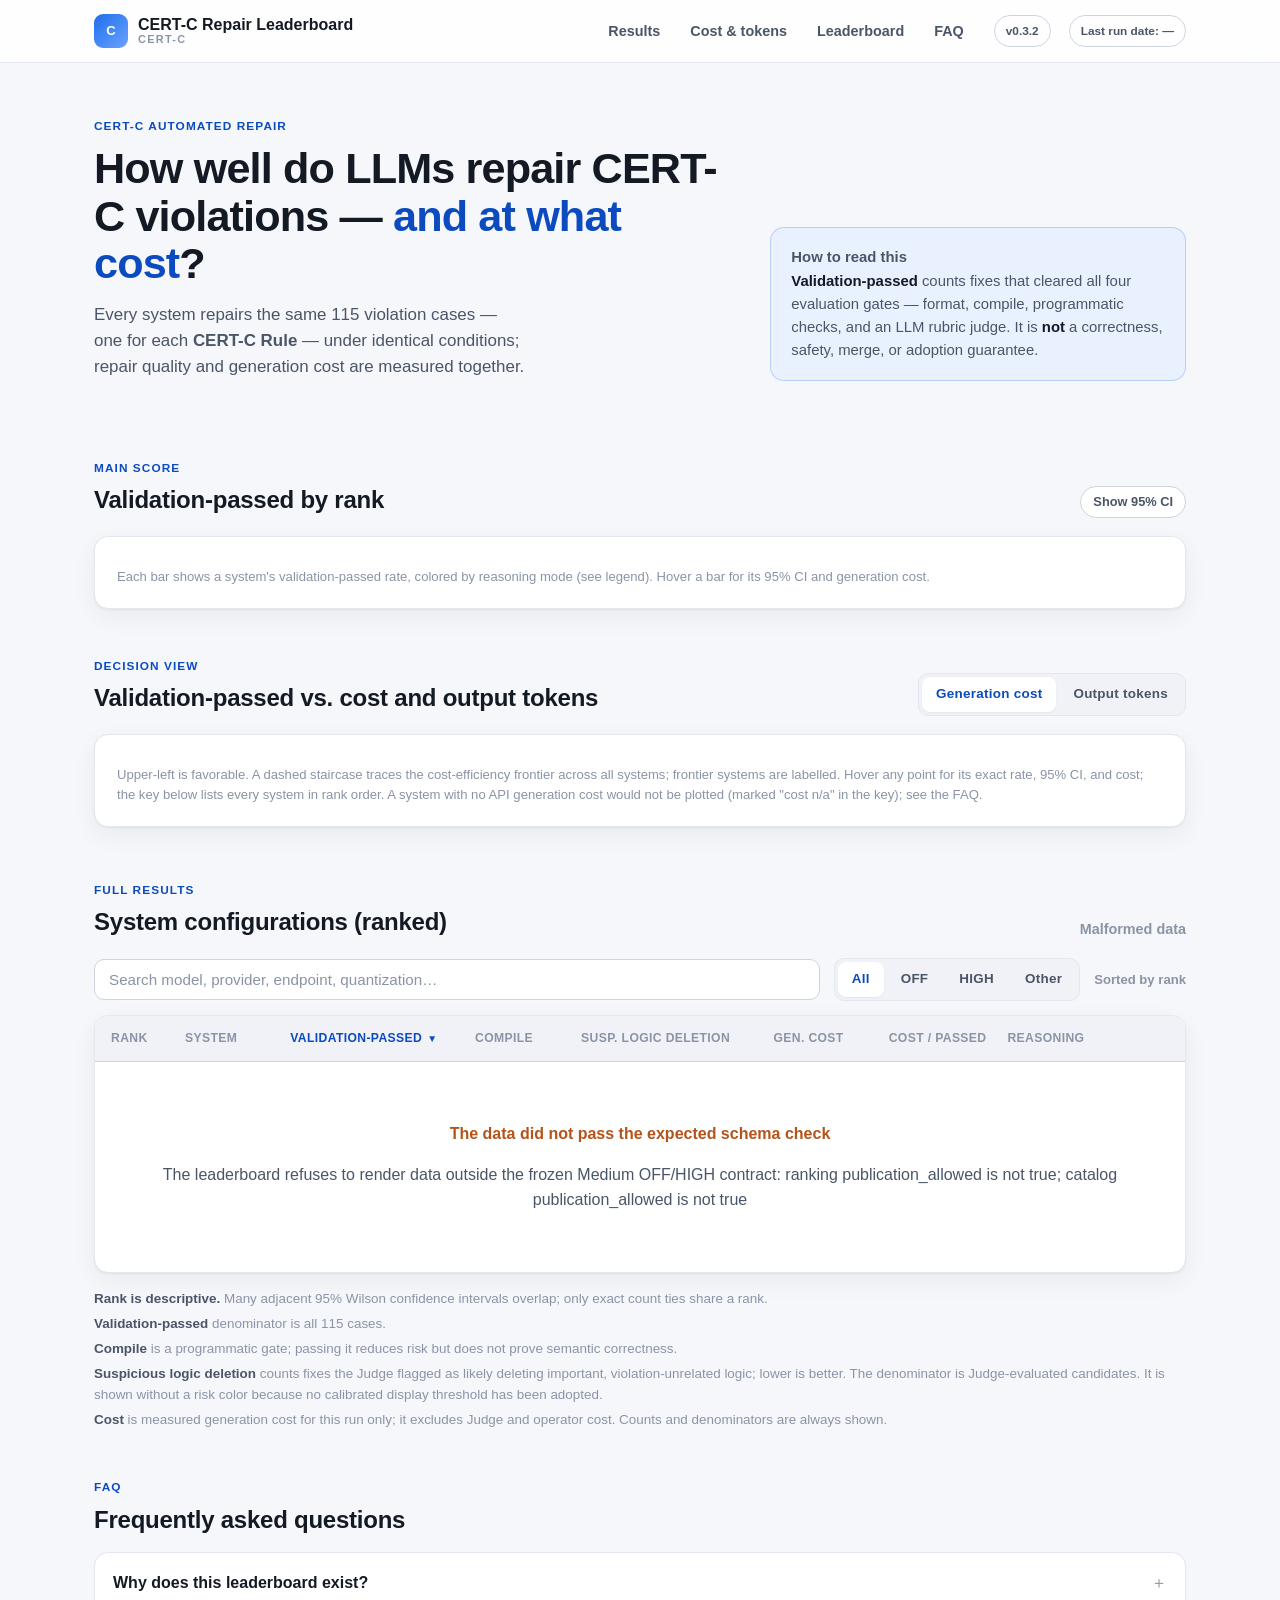
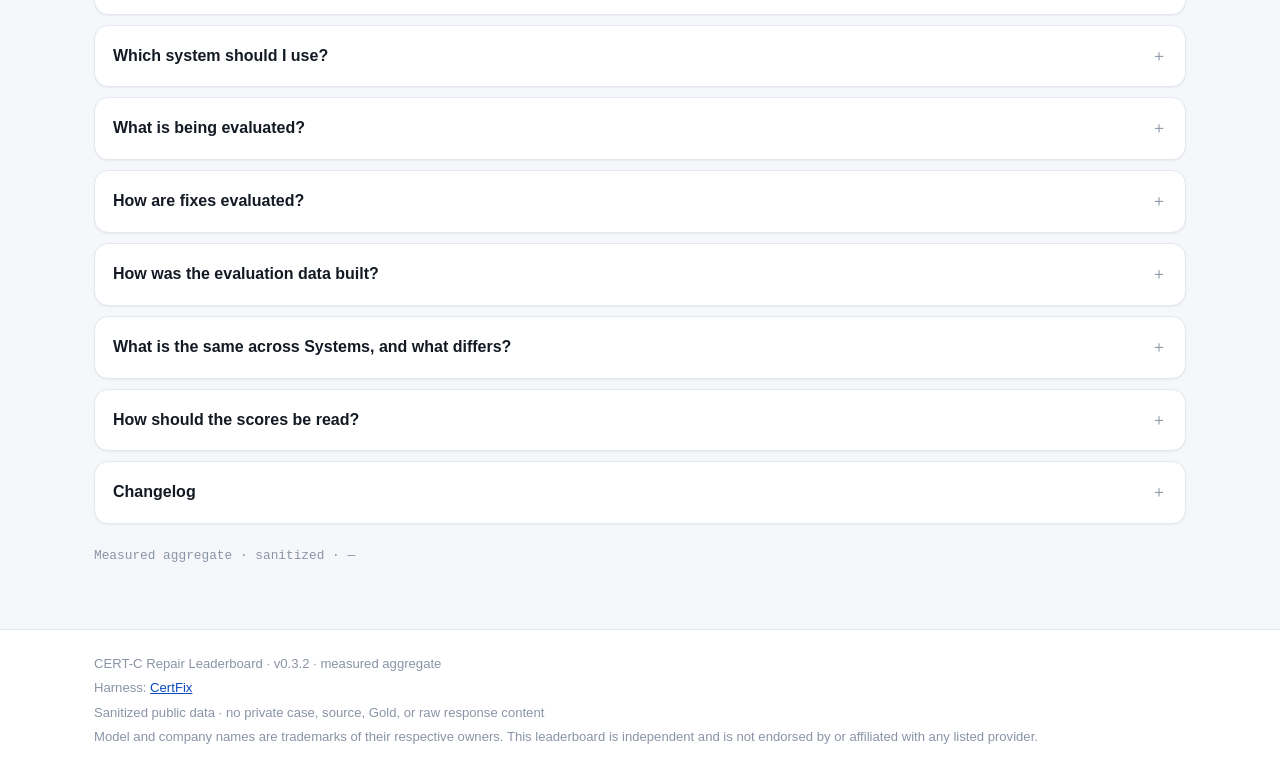
==== commit 084f5151: "v0.3.2: add Ornith CPU (Thinking ON + OFF) rows and a system-choice FAQ (26 Systems) Added Ornith-1." ====
--- a/cert-c/index.html
+++ b/cert-c/index.html
@@ -16,8 +16,8 @@
   <meta name="twitter:description" content="How well do LLMs repair CERT-C violations, and at what cost?">
   <meta name="twitter:image" content="https://safe-c-ai.github.io/c-repair-leaderboard/cert-c/og-image.png">
   <title>Repair leaderboard</title>
-  <link rel="stylesheet" href="styles.css?v=20260830-v031">
-  <script src="app.js?v=20260830-v031" defer></script>
+  <link rel="stylesheet" href="styles.css?v=20260920-v032">
+  <script src="app.js?v=20260920-v032" defer></script>
 </head>
 <body>
   <a class="skip-link" href="#leaderboard">Skip to leaderboard</a>
@@ -34,7 +34,7 @@
         <a href="#leaderboard">Leaderboard</a>
         <a href="#methodology">FAQ</a>
       </nav>
-      <span class="edition-chip" title="Leaderboard version">v0.3.1</span>
+      <span class="edition-chip" title="Leaderboard version">v0.3.2</span>
       <span class="edition-chip run-date-chip" id="run-date-chip">Last run date: —</span>
     </div>
   </header>
@@ -128,7 +128,7 @@
 
       <div class="table-wrap" role="region" aria-labelledby="board-title" tabindex="0">
         <table id="board-table">
-          <caption class="sr-only">v0.3.1 CERT-C repair leaderboard. Ranks are tie-aware and stay fixed when re-sorting.</caption>
+          <caption class="sr-only">v0.3.2 CERT-C repair leaderboard. Ranks are tie-aware and stay fixed when re-sorting.</caption>
           <thead>
             <tr>
               <th scope="col" class="col-rank">
@@ -184,6 +184,10 @@
           <p>To help you choose, from measurements, which model and which settings to use for automated CERT-C violation repair. The board compares repair performance and generation cost across configurations on the same evaluation pack. The base models were selected from widely used models on <a href="https://openrouter.ai/rankings" rel="noreferrer">OpenRouter's public rankings</a>, prioritizing strong performance at low cost, with Qwen3.6-27B — this project's baseline — as the practical lower bound. The selection is curated, not exhaustive: absence from this board implies nothing about an unlisted model.</p>
         </details>
         <details class="method-card">
+          <summary><span role="heading" aria-level="3">Which system should I use?</span></summary>
+          <p>Performance first: start at the top of "Validation-passed by rank". Cost or token efficiency first: start at the upper-left of "Validation-passed vs. cost and output tokens", where the dashed frontier marks the best measured trade-offs. Two cautions: scores belong to the whole System configuration (model, provider, quantization, settings), not to the base model in general, and reasoning labels such as HIGH, XHIGH, or ON are model- and provider-specific settings, not equal compute. See "How should the scores be read?" for what the numbers do and do not guarantee.</p>
+        </details>
+        <details class="method-card">
           <summary><span role="heading" aria-level="3">What is being evaluated?</span></summary>
           <p>CERT-C, the secure-coding standard for C, has two categories: normative Rules, which compliance requires, and advisory Recommendations. This board targets all 115 Rules of the 2016 rule catalog and leaves Recommendations out of scope — the case count of 115 comes from covering every Rule. Each Rule contributes one single-function C case containing a violation. Difficulty is Medium, the middle of this project's three tiers (Simple / Medium / Complex): the fix stays within one function but is not a simple textual substitution. Rule IDs are shown; rule text is not redistributed. Whole-program analysis is out of scope.</p>
         </details>
@@ -210,6 +214,15 @@
           <summary><span role="heading" aria-level="3">Changelog</span></summary>
           <p>Scores are comparable within one board version (shown in the header), not across versions: a version bump can change the measurement policy or the set of Systems. Newest first.</p>
           <ul class="changelog-list">
+            <li>
+              <strong>v0.3.2</strong> <span class="changelog-date">2026-09-20</span>
+              <ul class="changelog-detail">
+                <li>Added Ornith-1.5-35B-A3B Q4_K_M, a locally-run model on CPU, at native Thinking ON (80/115) and OFF (61/115), growing from 24 to 26 Systems. Local runs have no API generation cost, so they appear in the ranking and the output-token view but not the cost scatter.</li>
+                <li>One ON case (MSC38-C) was stopped by the operator after ~100K output tokens; it is counted as a non-pass in the 115-case denominator, not treated as a provider failure.</li>
+                <li>Added a FAQ entry, "Which system should I use?", on reading the two charts to pick a system.</li>
+                <li>The 115-case pack, measurement policy, and Judge epoch are unchanged from v0.3, so rows stay comparable within this version.</li>
+              </ul>
+            </li>
             <li>
               <strong>v0.3.1</strong> <span class="changelog-date">2026-08-30</span>
               <ul class="changelog-detail">
@@ -263,7 +276,7 @@
 
   <footer class="site-footer">
     <div class="shell footer-inner">
-      <p><span id="footer-site-name">Repair leaderboard</span> · v0.3.1 · measured aggregate</p>
+      <p><span id="footer-site-name">Repair leaderboard</span> · v0.3.2 · measured aggregate</p>
       <p>Harness: <a href="https://github.com/safe-c-ai/certfix" rel="noreferrer">CertFix</a></p>
       <p>Sanitized public data · no private case, source, Gold, or raw response content</p>
       <p>Model and company names are trademarks of their respective owners. This leaderboard is independent and is not endorsed by or affiliated with any listed provider.</p>
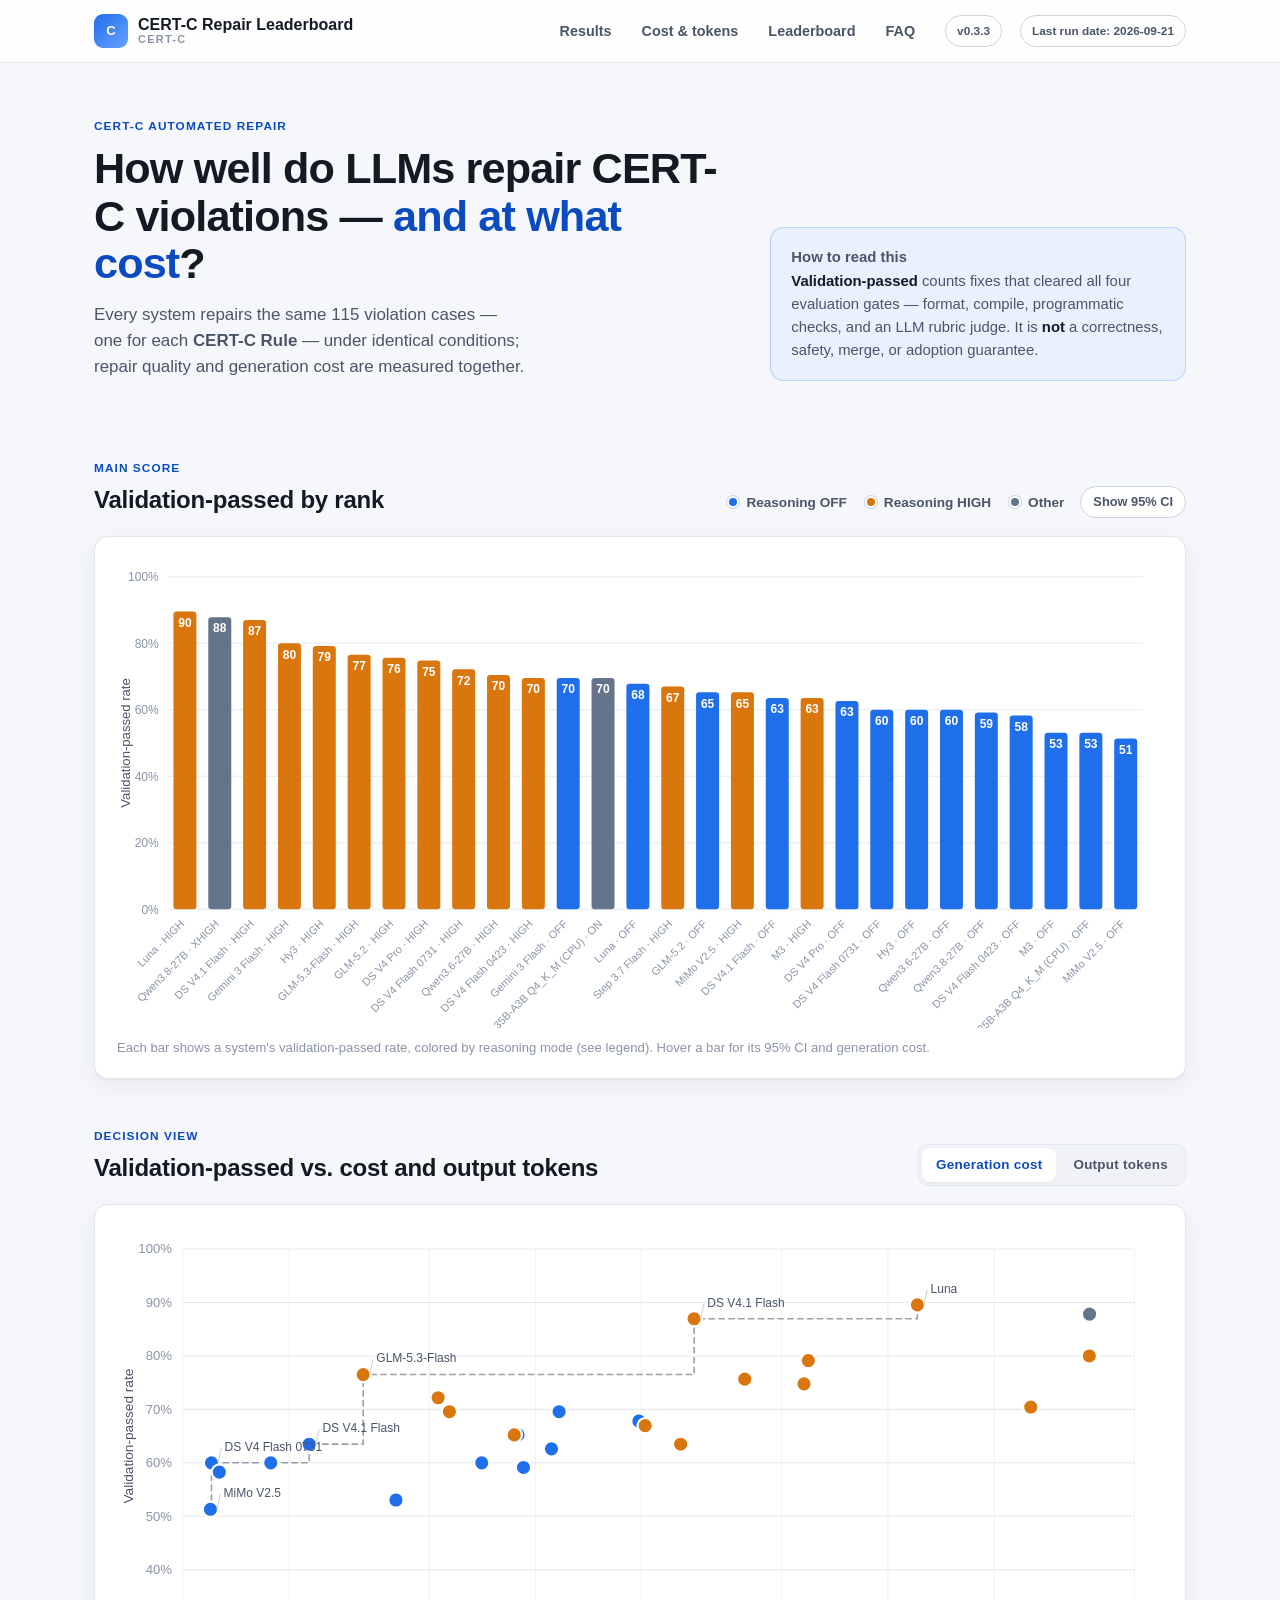
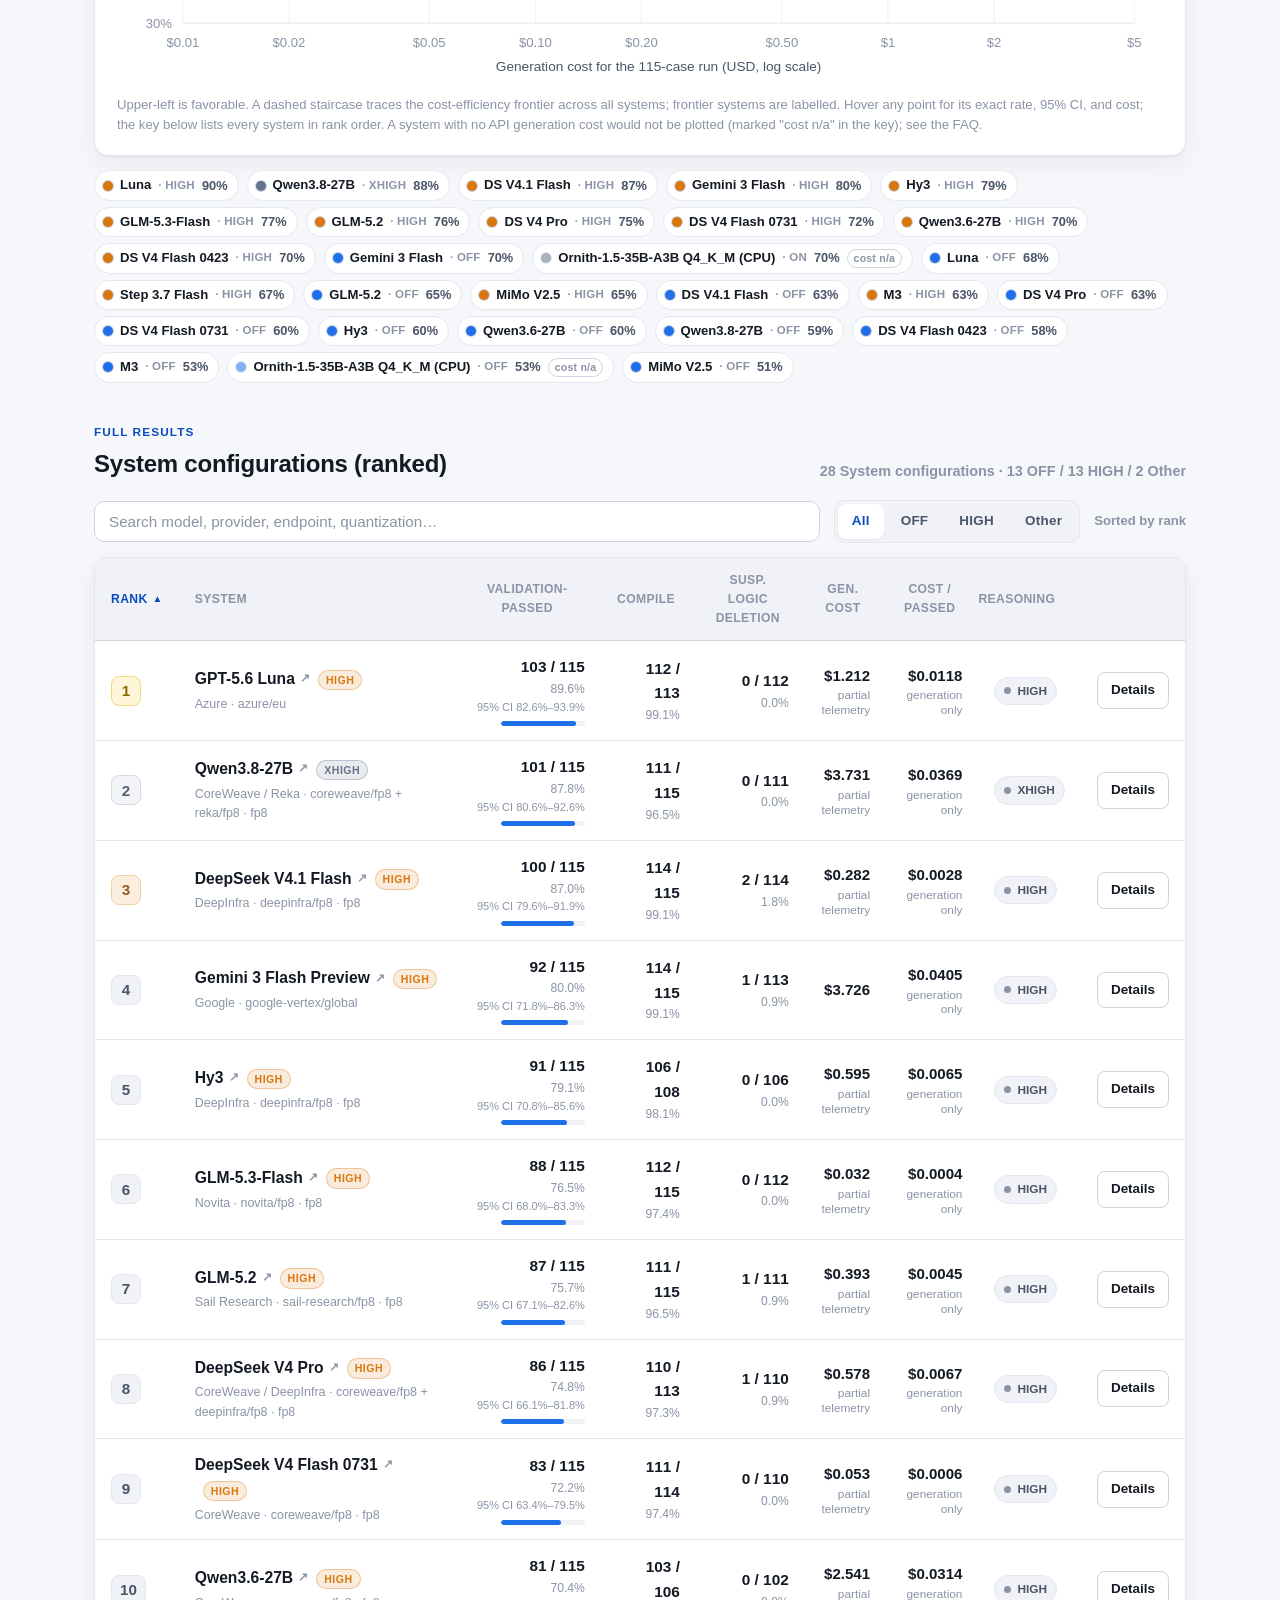
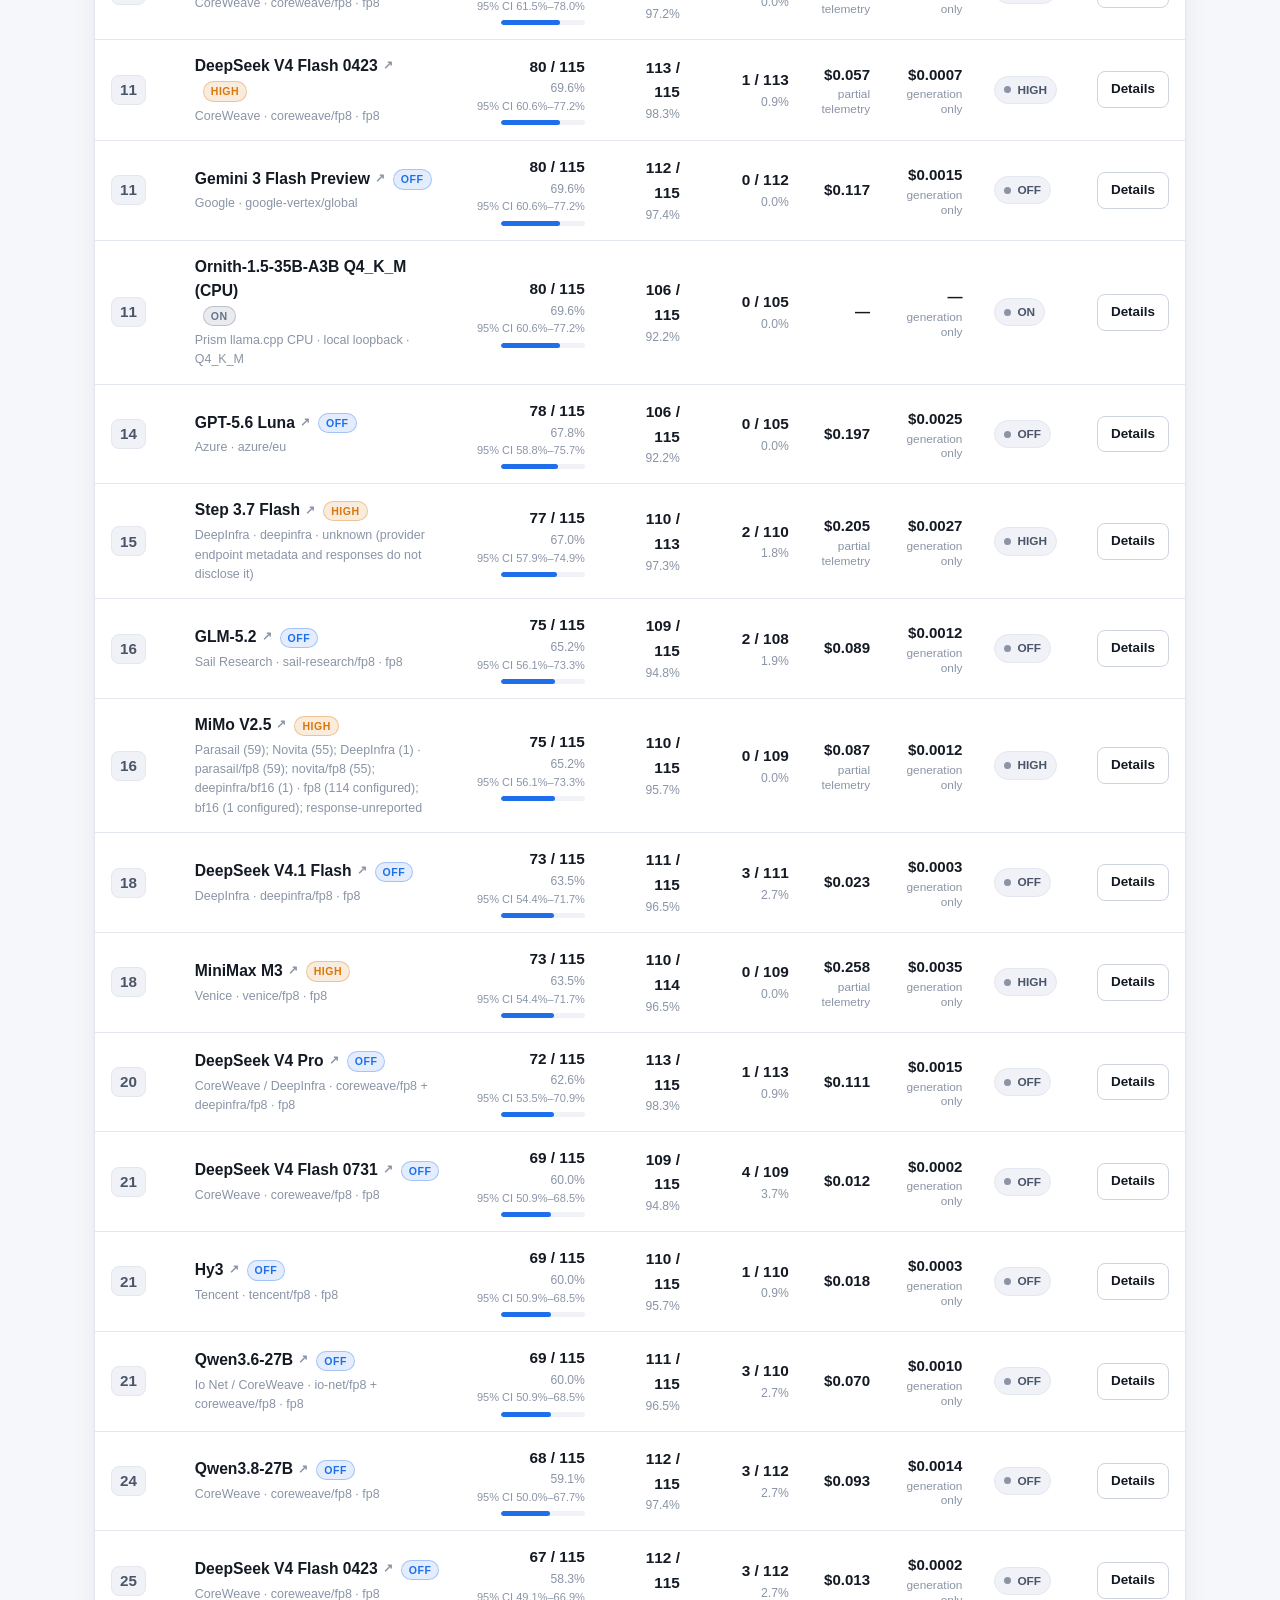
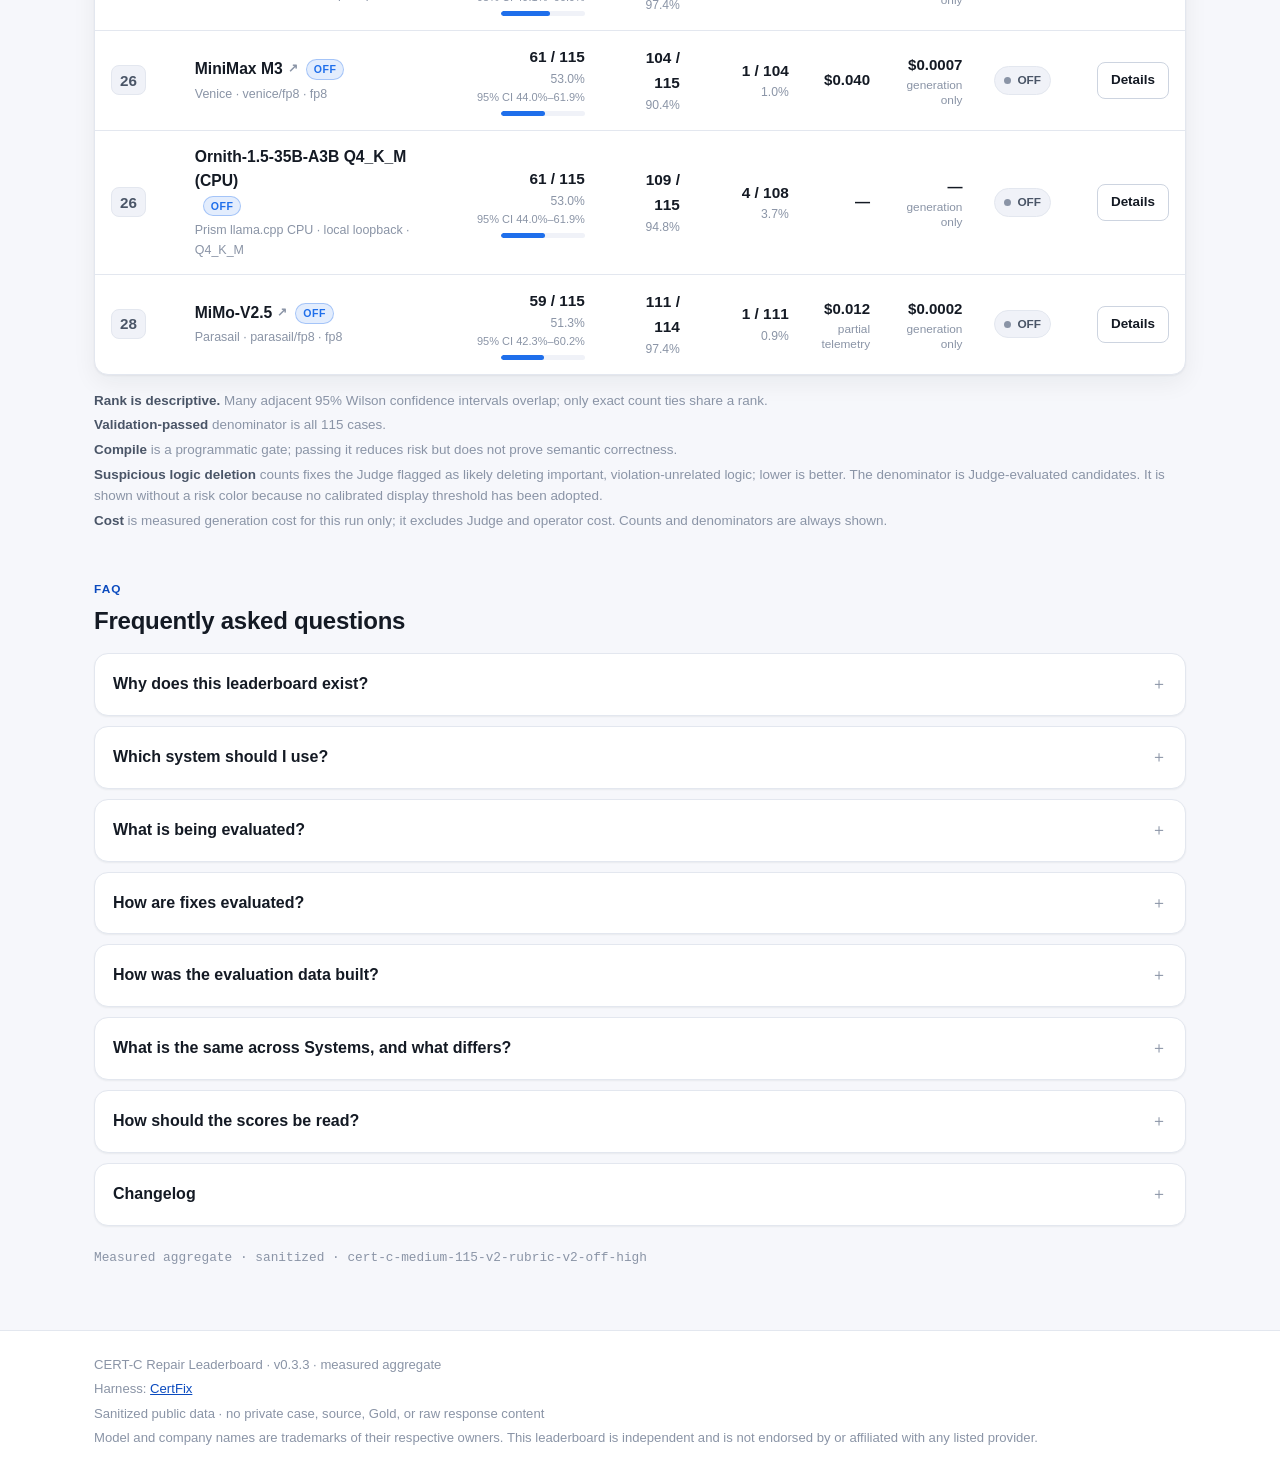
==== commit 3f3635e3: "v0.3.3: add DeepSeek V4.1 Flash OFF (73/115) and HIGH 8K/32K composite (100/115), 26 -> 28 Systems -" ====
--- a/cert-c/index.html
+++ b/cert-c/index.html
@@ -16,8 +16,8 @@
   <meta name="twitter:description" content="How well do LLMs repair CERT-C violations, and at what cost?">
   <meta name="twitter:image" content="https://safe-c-ai.github.io/c-repair-leaderboard/cert-c/og-image.png">
   <title>Repair leaderboard</title>
-  <link rel="stylesheet" href="styles.css?v=20260920-v032">
-  <script src="app.js?v=20260920-v032" defer></script>
+  <link rel="stylesheet" href="styles.css?v=20260922-v033">
+  <script src="app.js?v=20260922-v033" defer></script>
 </head>
 <body>
   <a class="skip-link" href="#leaderboard">Skip to leaderboard</a>
@@ -34,7 +34,7 @@
         <a href="#leaderboard">Leaderboard</a>
         <a href="#methodology">FAQ</a>
       </nav>
-      <span class="edition-chip" title="Leaderboard version">v0.3.2</span>
+      <span class="edition-chip" title="Leaderboard version">v0.3.3</span>
       <span class="edition-chip run-date-chip" id="run-date-chip">Last run date: —</span>
     </div>
   </header>
@@ -128,7 +128,7 @@
 
       <div class="table-wrap" role="region" aria-labelledby="board-title" tabindex="0">
         <table id="board-table">
-          <caption class="sr-only">v0.3.2 CERT-C repair leaderboard. Ranks are tie-aware and stay fixed when re-sorting.</caption>
+          <caption class="sr-only">v0.3.3 CERT-C repair leaderboard. Ranks are tie-aware and stay fixed when re-sorting.</caption>
           <thead>
             <tr>
               <th scope="col" class="col-rank">
@@ -215,6 +215,14 @@
           <p>Scores are comparable within one board version (shown in the header), not across versions: a version bump can change the measurement policy or the set of Systems. Newest first.</p>
           <ul class="changelog-list">
             <li>
+              <strong>v0.3.3</strong> <span class="changelog-date">2026-09-22</span>
+              <ul class="changelog-detail">
+                <li>Added DeepSeek V4.1 Flash (OpenRouter · DeepInfra · FP8) at Reasoning OFF (73/115) and HIGH (100/115), growing from 26 to 28 Systems.</li>
+                <li>The HIGH row is a disclosed output-ceiling composite: 65 cases from an 8K run and 50 cases generated at 32K after the 8K run aborted. This is a run-order split, not per-case escalation; 11 of the 32K outputs exceed 8K tokens. The 8K-run retries were later diagnosed as output-budget truncation misclassified as transport failures, and 7 retained cases came from a second or third 8K sample. See the row's Details for the full caveats.</li>
+                <li>The 115-case pack, measurement policy, and Judge epoch are unchanged from v0.3, so rows stay comparable within this version.</li>
+              </ul>
+            </li>
+            <li>
               <strong>v0.3.2</strong> <span class="changelog-date">2026-09-20</span>
               <ul class="changelog-detail">
                 <li>Added Ornith-1.5-35B-A3B Q4_K_M, a locally-run model on CPU, at native Thinking ON (80/115) and OFF (61/115), growing from 24 to 26 Systems. Local runs have no API generation cost, so they appear in the ranking and the output-token view but not the cost scatter.</li>
@@ -276,7 +284,7 @@
 
   <footer class="site-footer">
     <div class="shell footer-inner">
-      <p><span id="footer-site-name">Repair leaderboard</span> · v0.3.2 · measured aggregate</p>
+      <p><span id="footer-site-name">Repair leaderboard</span> · v0.3.3 · measured aggregate</p>
       <p>Harness: <a href="https://github.com/safe-c-ai/certfix" rel="noreferrer">CertFix</a></p>
       <p>Sanitized public data · no private case, source, Gold, or raw response content</p>
       <p>Model and company names are trademarks of their respective owners. This leaderboard is independent and is not endorsed by or affiliated with any listed provider.</p>
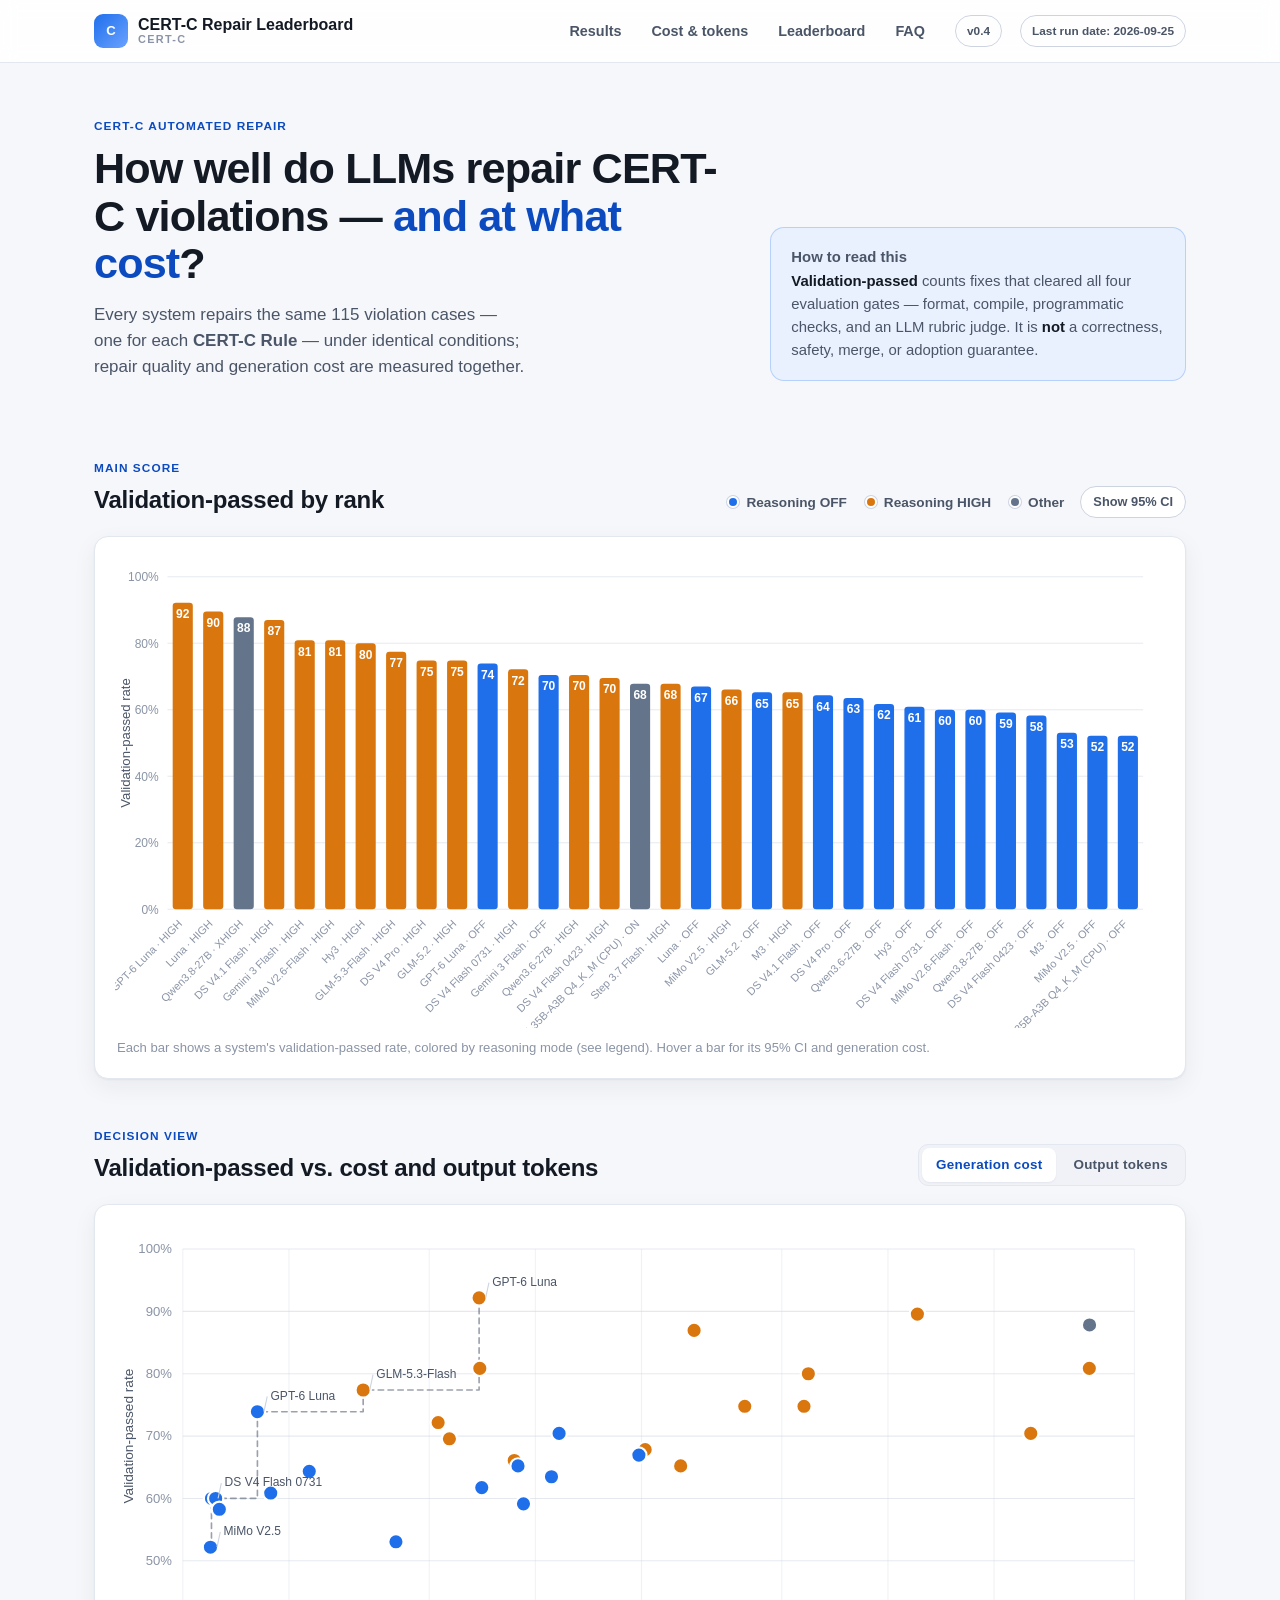
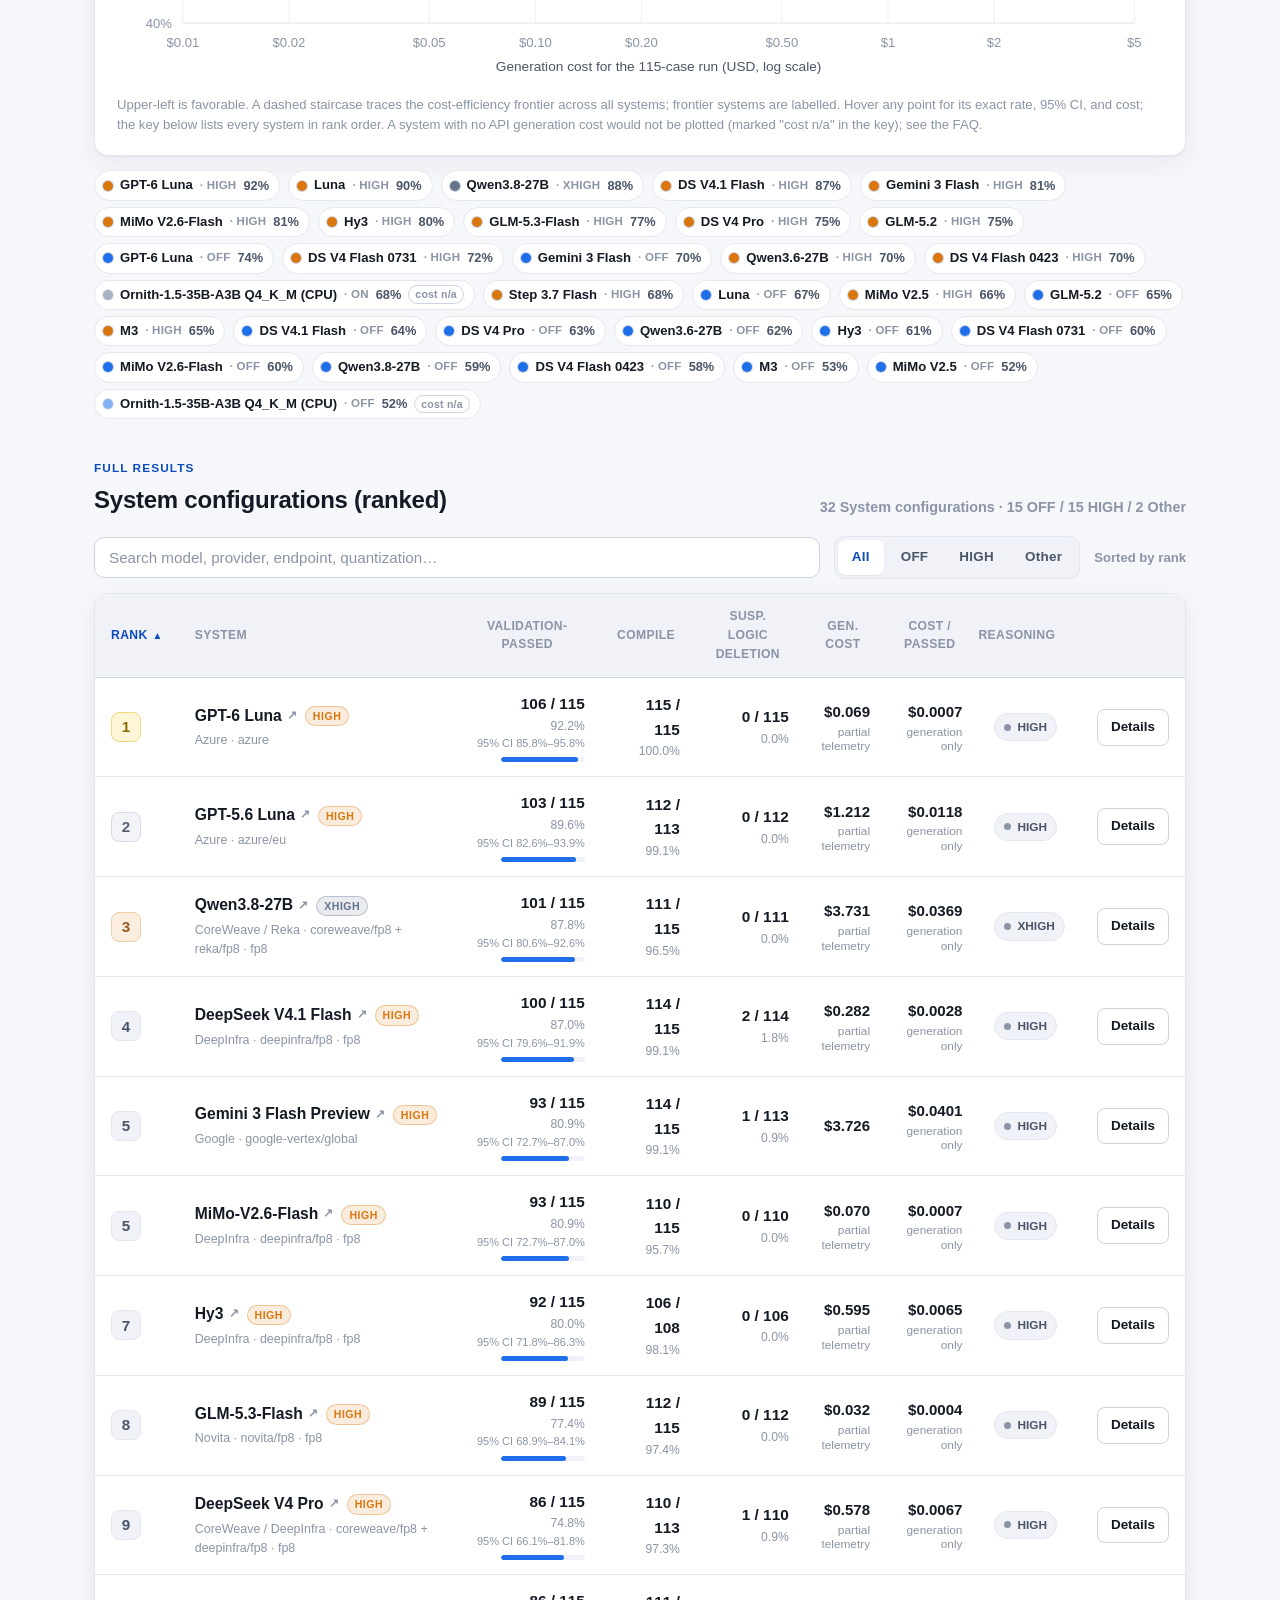
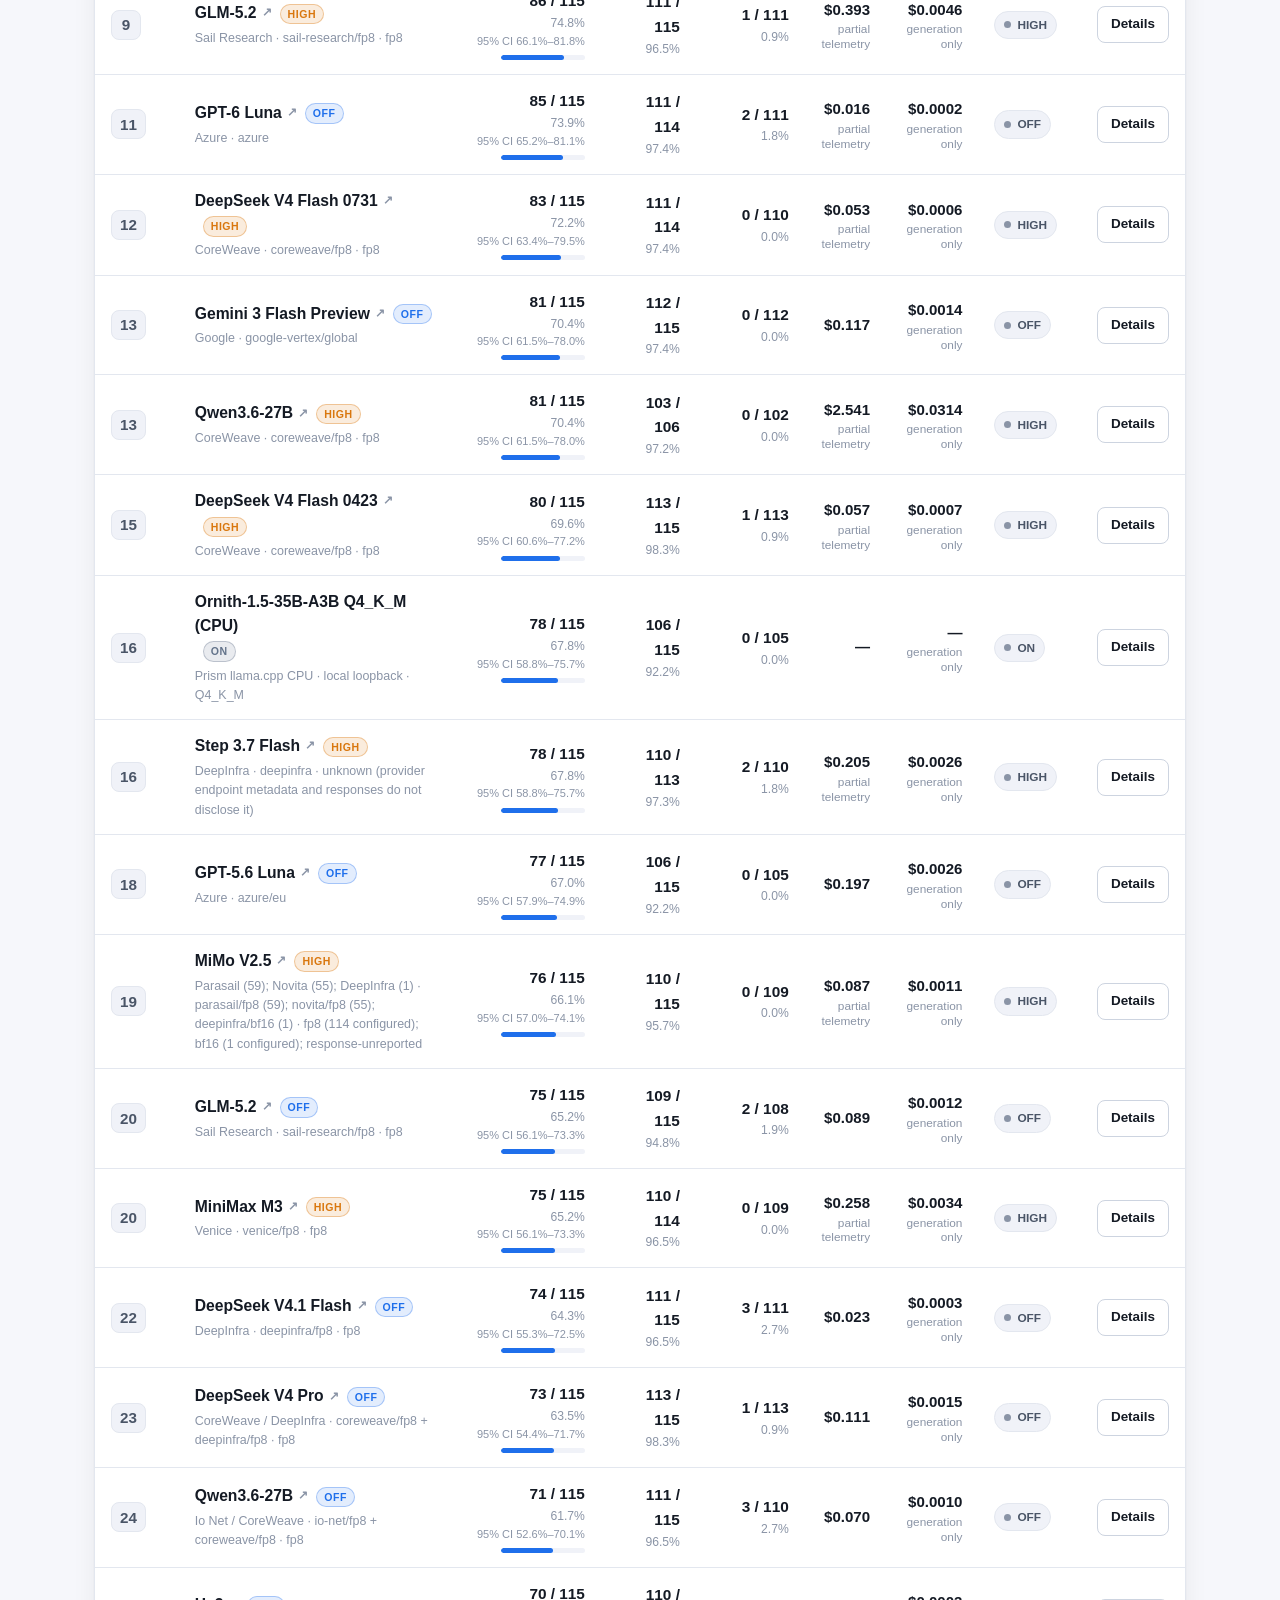
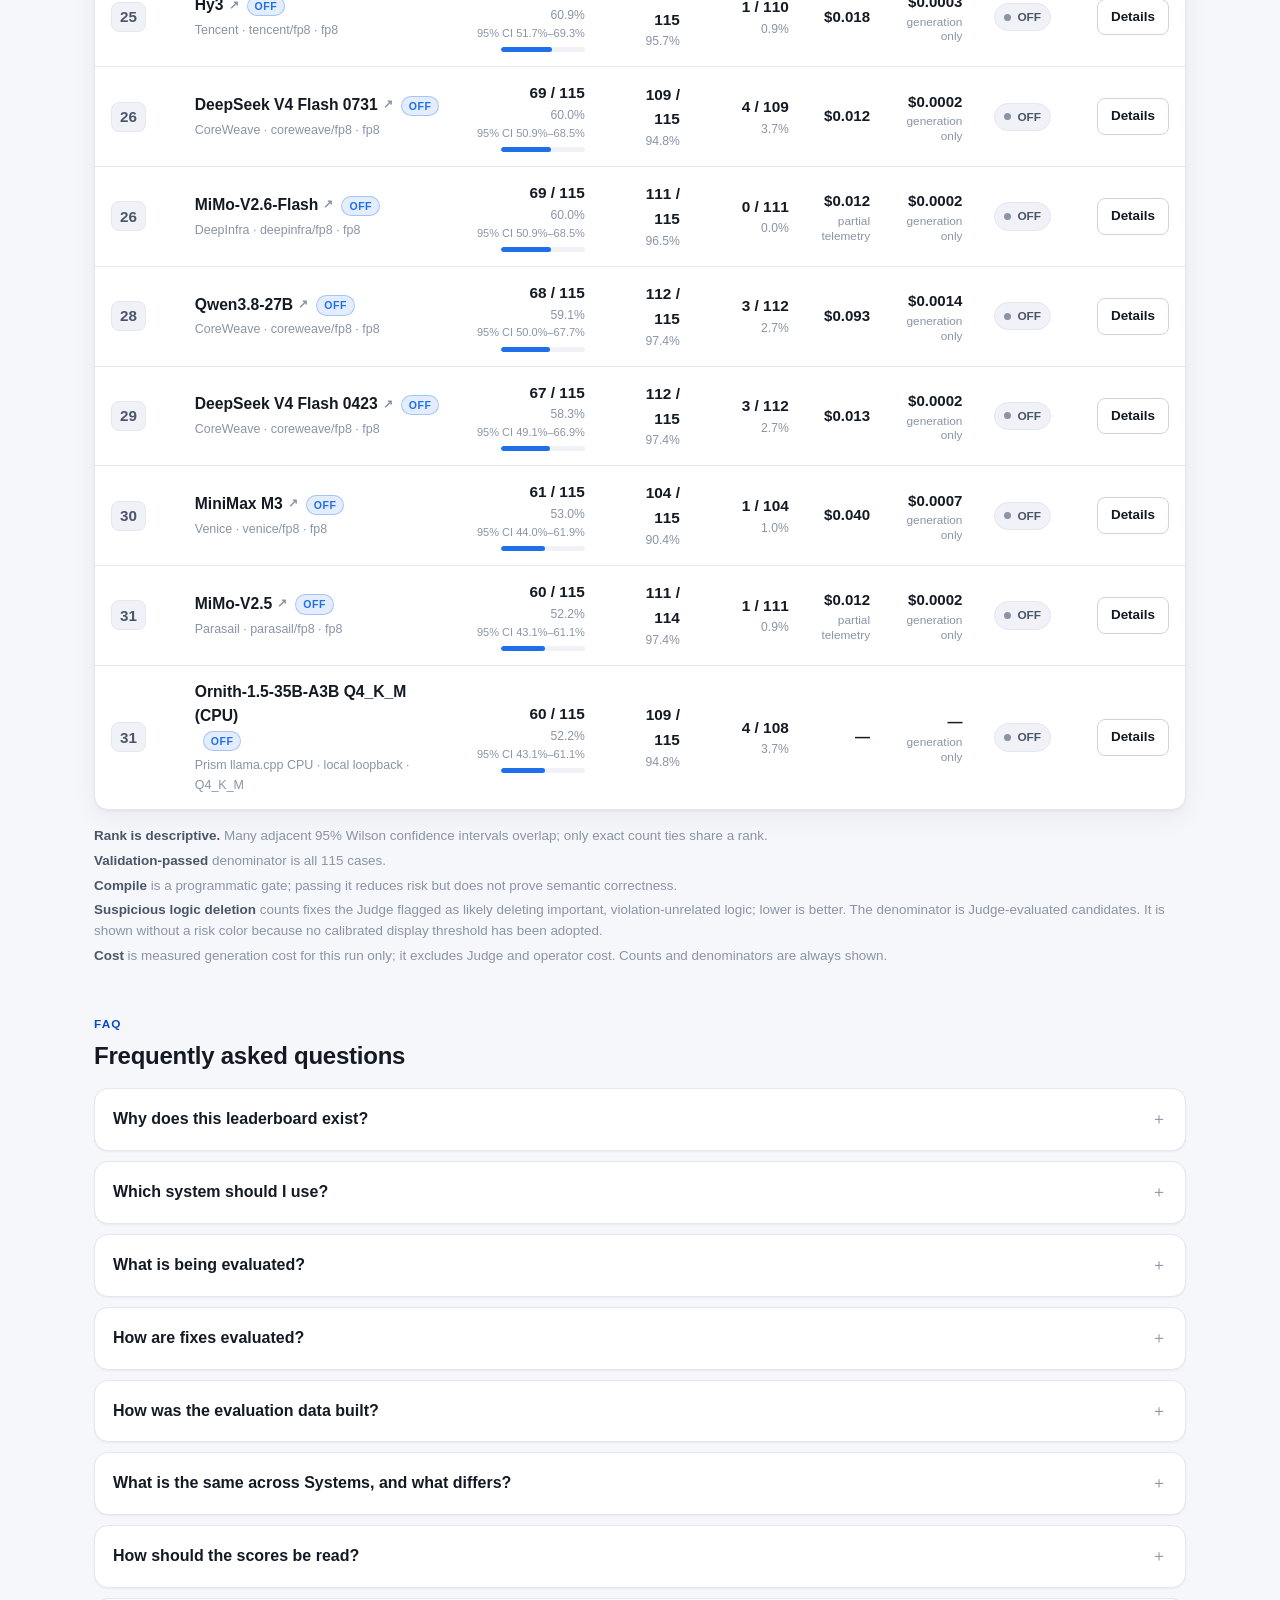
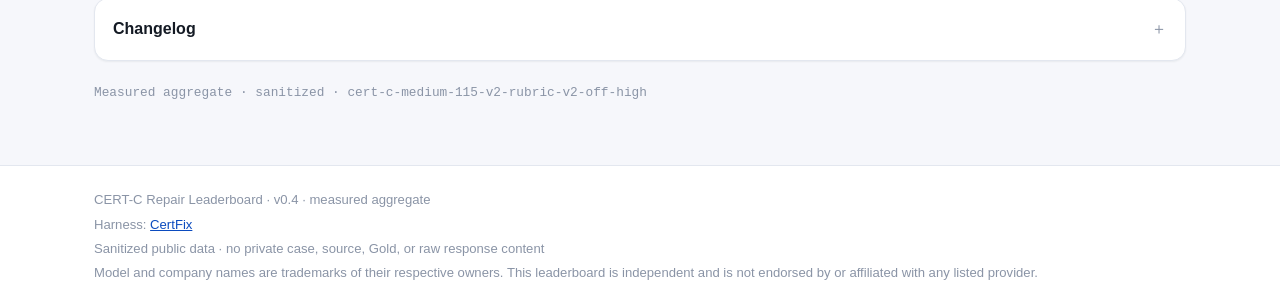
==== commit 26a8e5ea: "v0.4: identical-candidate consensus scoring; add GPT-6 Luna and MiMo-V2.6-Flash (32 Systems) - Scori" ====
--- a/cert-c/index.html
+++ b/cert-c/index.html
@@ -15,9 +15,9 @@
   <meta name="twitter:title" content="CERT-C Repair Leaderboard">
   <meta name="twitter:description" content="How well do LLMs repair CERT-C violations, and at what cost?">
   <meta name="twitter:image" content="https://safe-c-ai.github.io/c-repair-leaderboard/cert-c/og-image.png">
-  <title>Repair leaderboard</title>
-  <link rel="stylesheet" href="styles.css?v=20260922-v033">
-  <script src="app.js?v=20260922-v033" defer></script>
+  <title>CERT-C Repair Leaderboard</title>
+  <link rel="stylesheet" href="styles.css?v=20260924-v04">
+  <script src="app.js?v=20260924-v04" defer></script>
 </head>
 <body>
   <a class="skip-link" href="#leaderboard">Skip to leaderboard</a>
@@ -34,7 +34,7 @@
         <a href="#leaderboard">Leaderboard</a>
         <a href="#methodology">FAQ</a>
       </nav>
-      <span class="edition-chip" title="Leaderboard version">v0.3.3</span>
+      <span class="edition-chip" title="Leaderboard version">v0.4</span>
       <span class="edition-chip run-date-chip" id="run-date-chip">Last run date: —</span>
     </div>
   </header>
@@ -128,7 +128,7 @@
 
       <div class="table-wrap" role="region" aria-labelledby="board-title" tabindex="0">
         <table id="board-table">
-          <caption class="sr-only">v0.3.3 CERT-C repair leaderboard. Ranks are tie-aware and stay fixed when re-sorting.</caption>
+          <caption class="sr-only">v0.4 CERT-C repair leaderboard. Ranks are tie-aware and stay fixed when re-sorting.</caption>
           <thead>
             <tr>
               <th scope="col" class="col-rank">
@@ -195,6 +195,7 @@
           <summary><span role="heading" aria-level="3">How are fixes evaluated?</span></summary>
           <p>Each System receives the 115 violation cases and generates fixes, which pass through four gates in order: <strong>format</strong> (is the output in the required shape?), <strong>compile</strong> (does the fixed code compile?), <strong>programmatic</strong> (does it pass mechanical checks such as violation-pattern tests?), and <strong>rubric judge</strong> (an LLM Judge scores the fix against a rubric: is the violation actually resolved, was important behavior removed, and did the fix introduce a serious new bug?). The count that clears all four gates is <strong>Validation-passed</strong>.</p>
           <p>The Judge identity (tool, model, epoch) is versioned; each row's <code>judge_epoch</code> in Details is the authoritative record. As of August 2026 the Judge is Codex CLI 0.147.0, requested model <code>gpt-5.6-sol</code>, reasoning high; OFF rows use a singleton epoch and HIGH rows a same-Rule max-3 batch epoch. Judging sends the private case code and the candidate fix to OpenAI via Codex CLI with ChatGPT sign-in; unlike generation routes, which require zero-data-retention endpoints, no ZDR, retention, or training-exclusion claim is made for the Judge route. The Judge is an evaluation instrument, not neutral ground truth.</p>
+          <p>Different Systems sometimes produce byte-identical fixes for the same case. Since v0.4, when the Judge's verdicts on such an identical fix disagree, they are unified by majority vote (pass vs. not pass) across the listed Systems; ties keep the original verdicts. This makes identical code score identically, but a majority is not proof of correctness, and adding Systems can change a group's majority and therefore existing rows' scores. Each affected row's Details keeps the automated Judge score before unification.</p>
         </details>
         <details class="method-card">
           <summary><span role="heading" aria-level="3">How was the evaluation data built?</span></summary>
@@ -204,7 +205,7 @@
         <details class="method-card">
           <summary><span role="heading" aria-level="3">What is the same across Systems, and what differs?</span></summary>
           <p>Shared by every row: the 115-case evaluation pack, the repair prompt, the measurement workflow, and (within a mode) the Judge. Differing per row: the base model, the reasoning mode, and the execution environment — provider, endpoint, quantization. Reasoning mode is <strong>OFF / HIGH</strong> for the two first-class API reasoning settings; any other thinking-effort setting (such as a model's <strong>MEDIUM / XHIGH</strong> effort) is grouped as <strong>Other</strong>. In the charts, OFF and HIGH keep their own colors and Other shares a single color, so the color axis does not imply an OFF/HIGH matrix that every model must fill; each row's exact mode still shows on its badge. This bundle of model + settings + execution environment is a <strong>System configuration</strong>, and scores belong to it, not to the model in general. Some rows differ in more than reasoning: a provider can change between modes, a row can combine multiple providers, and a model can appear in only one mode. Each row's Details panel is the authoritative record.</p>
-          <p>The maximum output-token limit follows the reasoning level and is a harness efficiency setting, not part of what is scored. When a provider stops a case at that limit (<code>finish_reason=length</code>), the harness treats the truncation as a budget artifact, not a repair failure: the case is re-generated once at a higher limit and the completed output is used. Each row's per-case token limits and any reruns are recorded in its Details.</p>
+          <p>The maximum output-token limit follows the reasoning level and is a harness efficiency setting, not part of what is scored. When a provider stops a case at that limit (<code>finish_reason=length</code>), the harness treats the truncation as a budget artifact, not a repair failure: the case is re-generated once — at a higher limit, or at the same limit when the System already runs at its fixed ceiling — and the completed output is used. Each row's per-case token limits and any reruns are recorded in its Details.</p>
         </details>
         <details class="method-card">
           <summary><span role="heading" aria-level="3">How should the scores be read?</span></summary>
@@ -214,6 +215,17 @@
           <summary><span role="heading" aria-level="3">Changelog</span></summary>
           <p>Scores are comparable within one board version (shown in the header), not across versions: a version bump can change the measurement policy or the set of Systems. Newest first.</p>
           <ul class="changelog-list">
+            <li>
+              <strong>v0.4</strong> <span class="changelog-date">2026-09-25</span>
+              <ul class="changelog-detail">
+                <li>Scoring change: when two or more Systems produced a byte-identical fix for the same case, the Judge sometimes gave them different verdicts. Those verdicts are now unified by majority vote (pass vs. not pass) across all 32 listed Systems; tied groups keep their original verdicts. Of 23 disagreeing groups, 17 were unified (39 verdicts changed: 25 to pass, 14 from pass) and 6 ties were left as judged. No case was re-judged or re-generated.</li>
+                <li>As a result, 16 of the 28 previously listed rows changed by 1–2 points (for example, MiniMax M3 HIGH 73 → 75, Ornith Thinking ON 80 → 78). Each affected row's Details shows the automated Judge score before unification.</li>
+                <li>Added GPT-6 Luna (OpenRouter · Azure) at Reasoning OFF (85/115) and HIGH (106/115, rank 1), and MiMo-V2.6-Flash (OpenRouter · DeepInfra · FP8) at Reasoning OFF (69/115) and HIGH (93/115), growing from 28 to 32 Systems.</li>
+                <li>Several new rows needed retries or approved re-tests after provider-side failures (rate limits, responses missing a model ID); these are not scored as repair failures. The MiMo-V2.6 HIGH row combines an initial run with three same-provider recovery rounds. See each row's Details.</li>
+                <li>Removed a leftover draft-status note from the two Ornith rows' Details, and added a note to rows where a Judge response was invalid and counted as not passed.</li>
+                <li>Because the scoring rule changed, rows are not comparable with v0.3.3 or earlier.</li>
+              </ul>
+            </li>
             <li>
               <strong>v0.3.3</strong> <span class="changelog-date">2026-09-22</span>
               <ul class="changelog-detail">
@@ -284,7 +296,7 @@
 
   <footer class="site-footer">
     <div class="shell footer-inner">
-      <p><span id="footer-site-name">Repair leaderboard</span> · v0.3.3 · measured aggregate</p>
+      <p><span id="footer-site-name">Repair leaderboard</span> · v0.4 · measured aggregate</p>
       <p>Harness: <a href="https://github.com/safe-c-ai/certfix" rel="noreferrer">CertFix</a></p>
       <p>Sanitized public data · no private case, source, Gold, or raw response content</p>
       <p>Model and company names are trademarks of their respective owners. This leaderboard is independent and is not endorsed by or affiliated with any listed provider.</p>
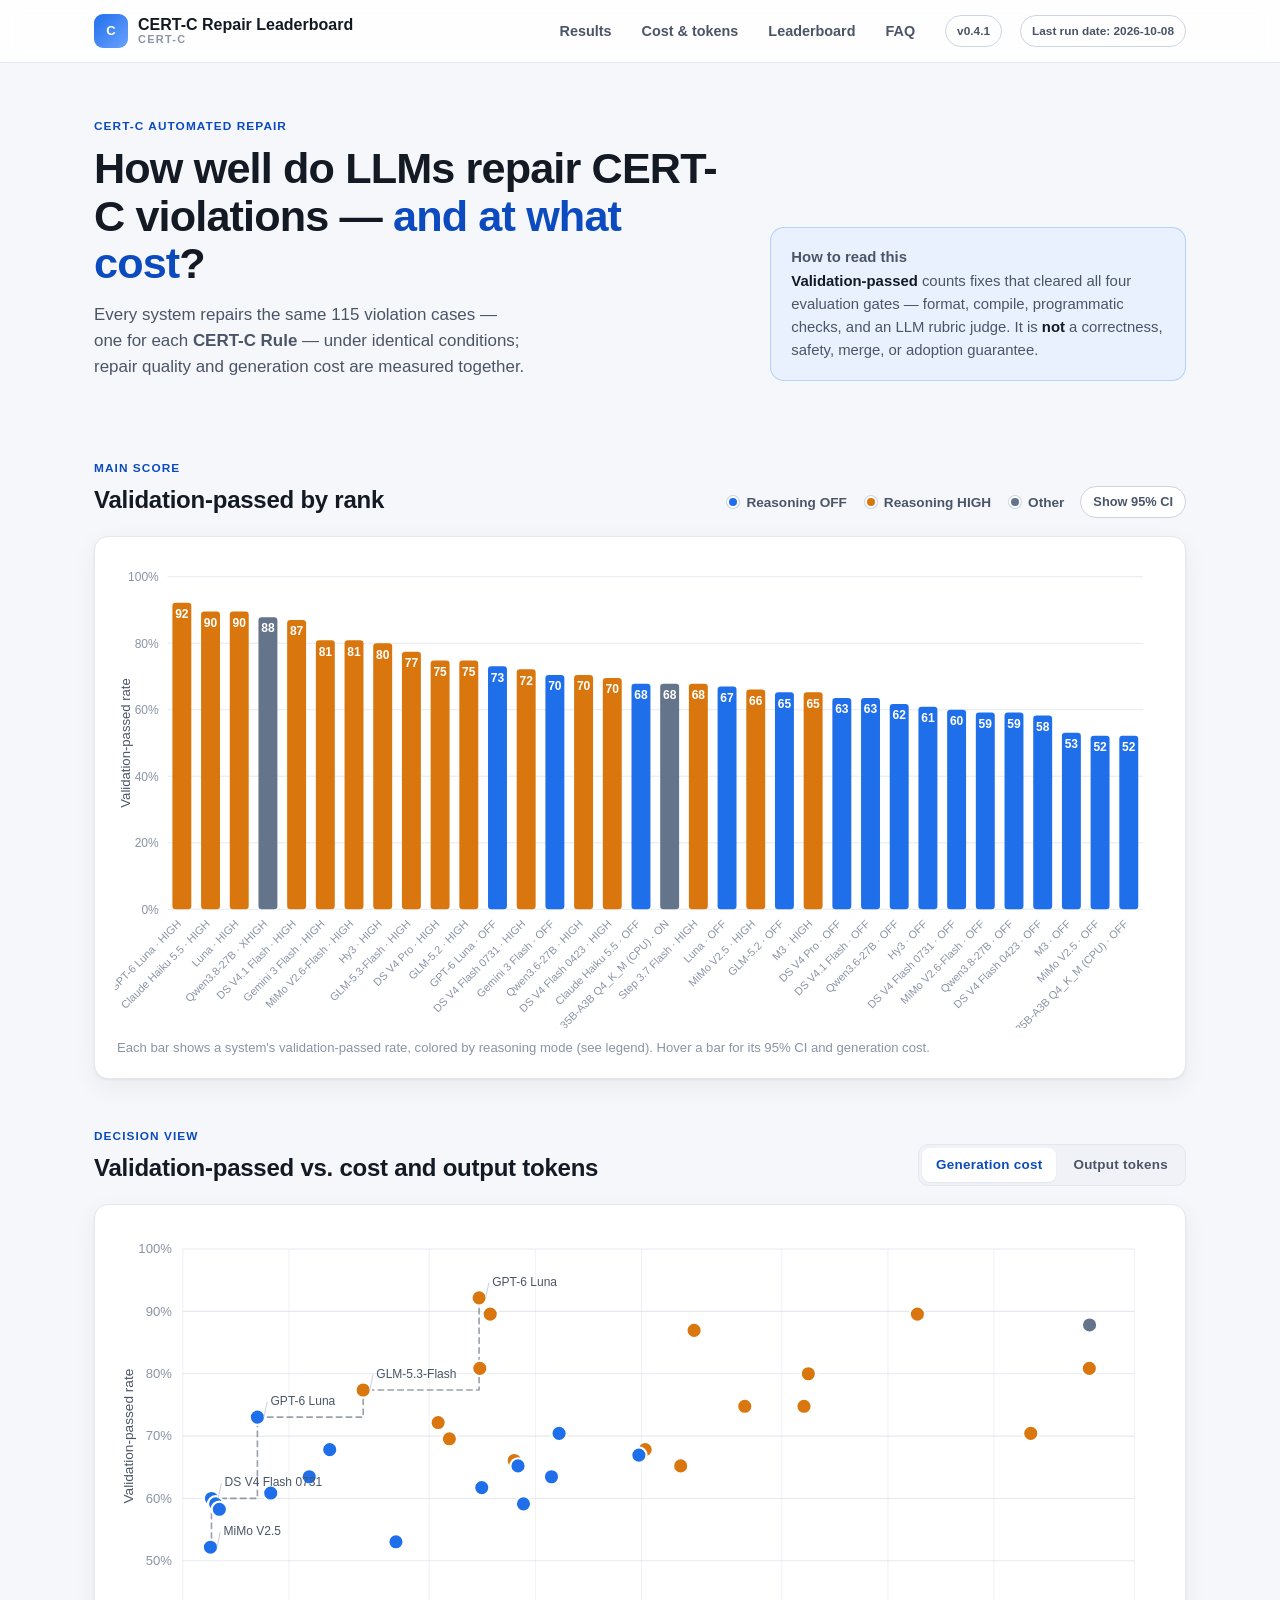
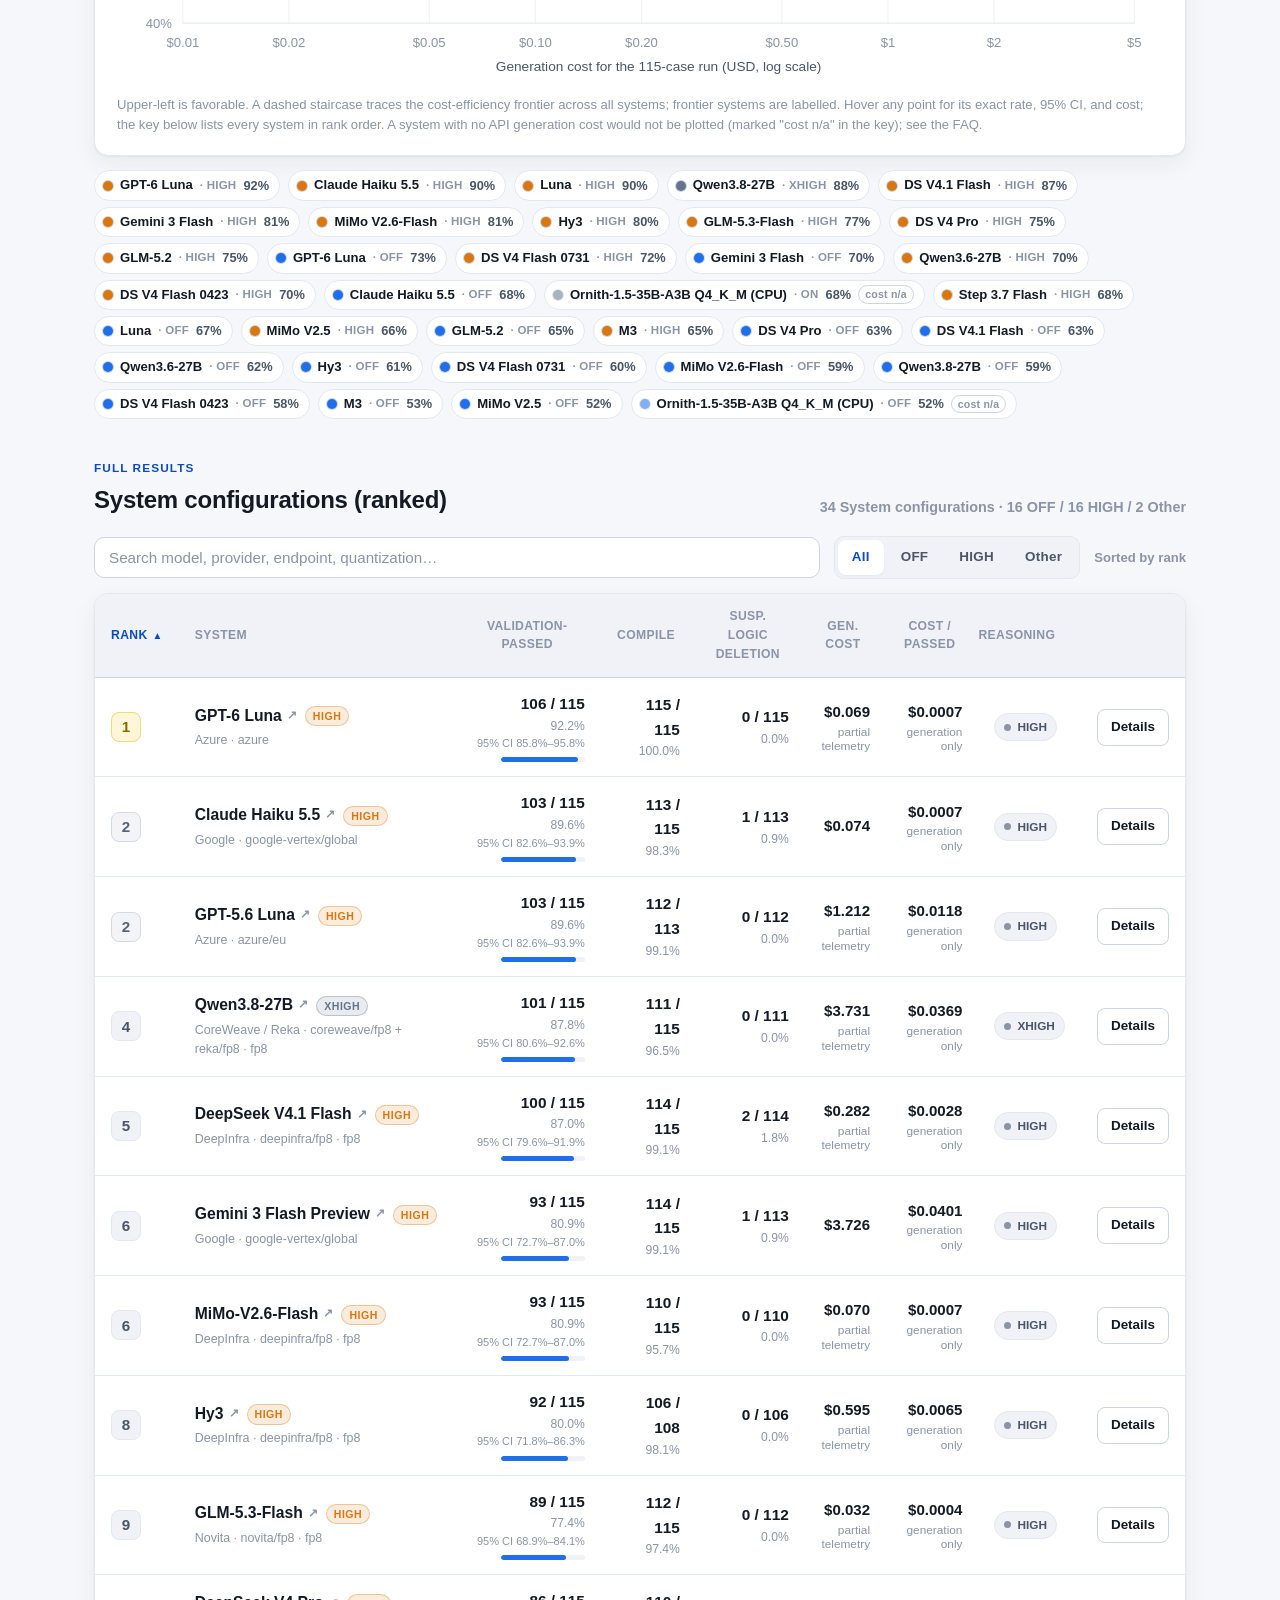
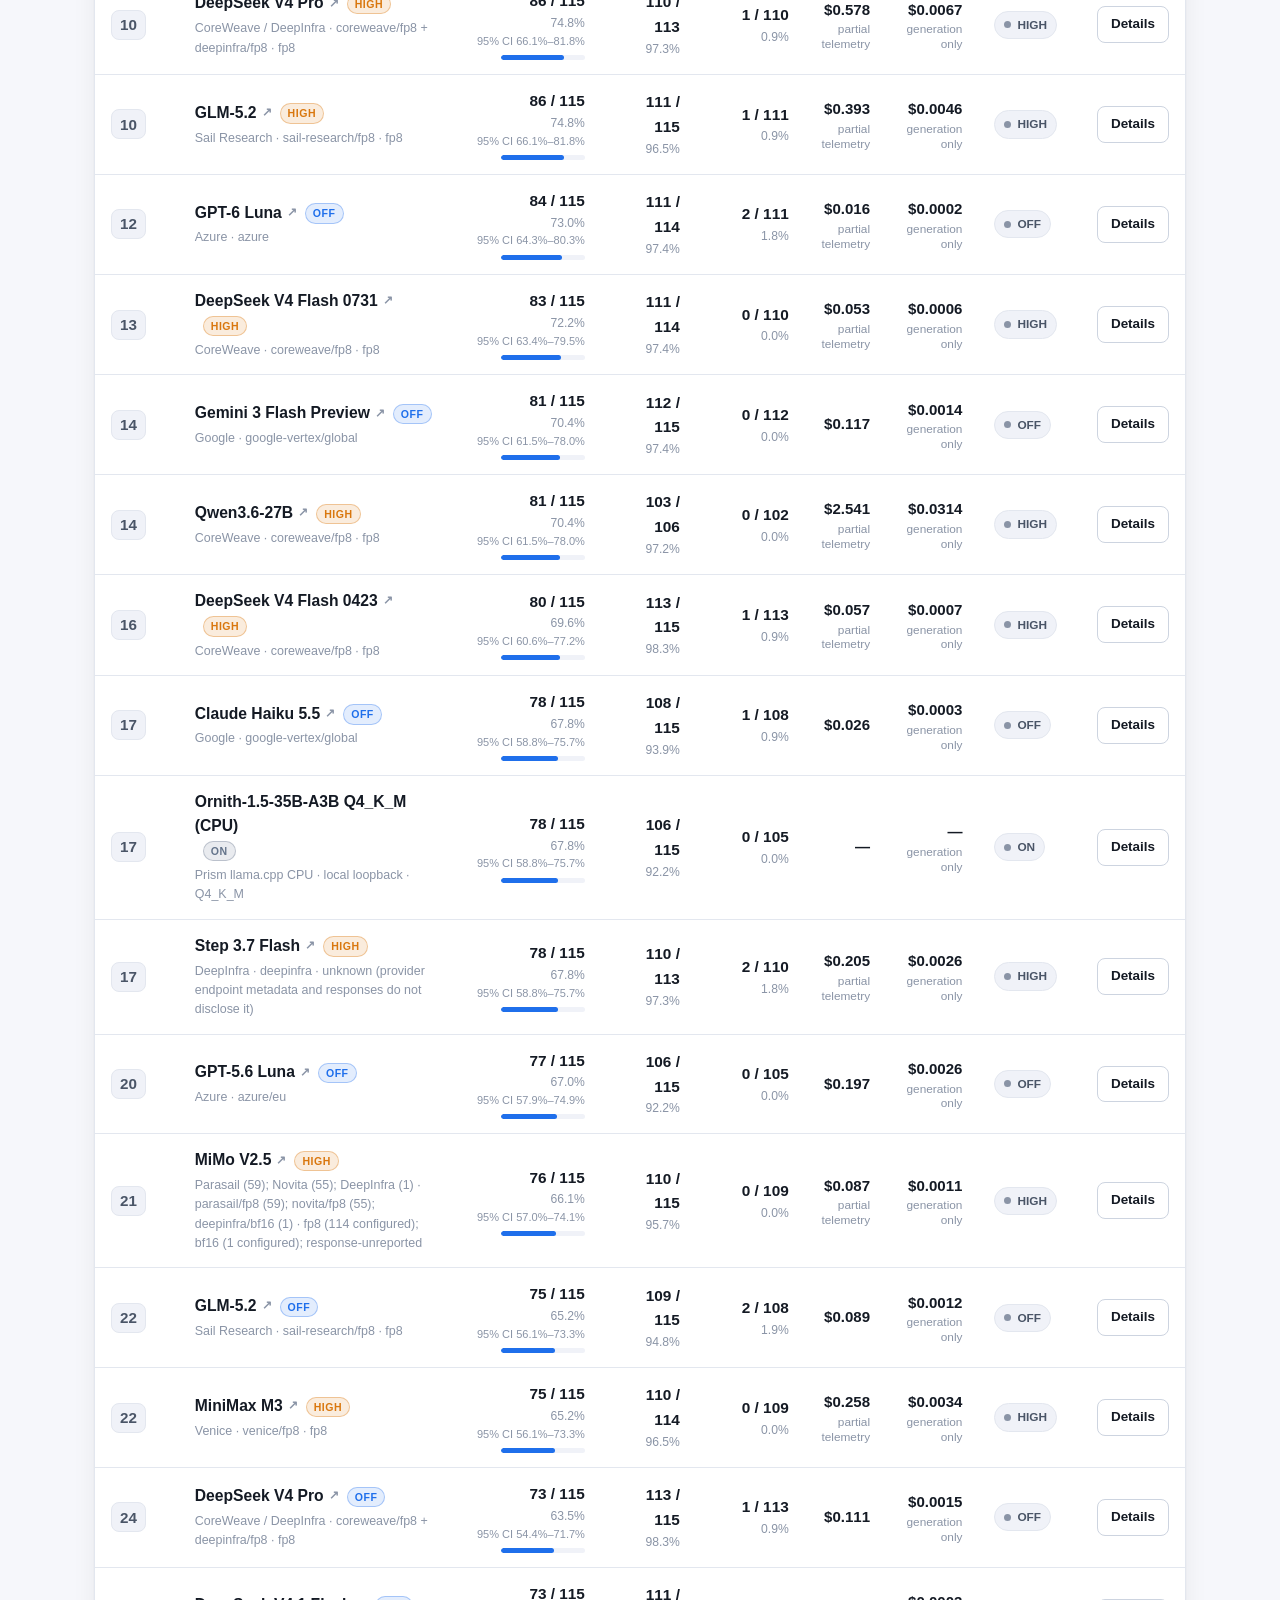
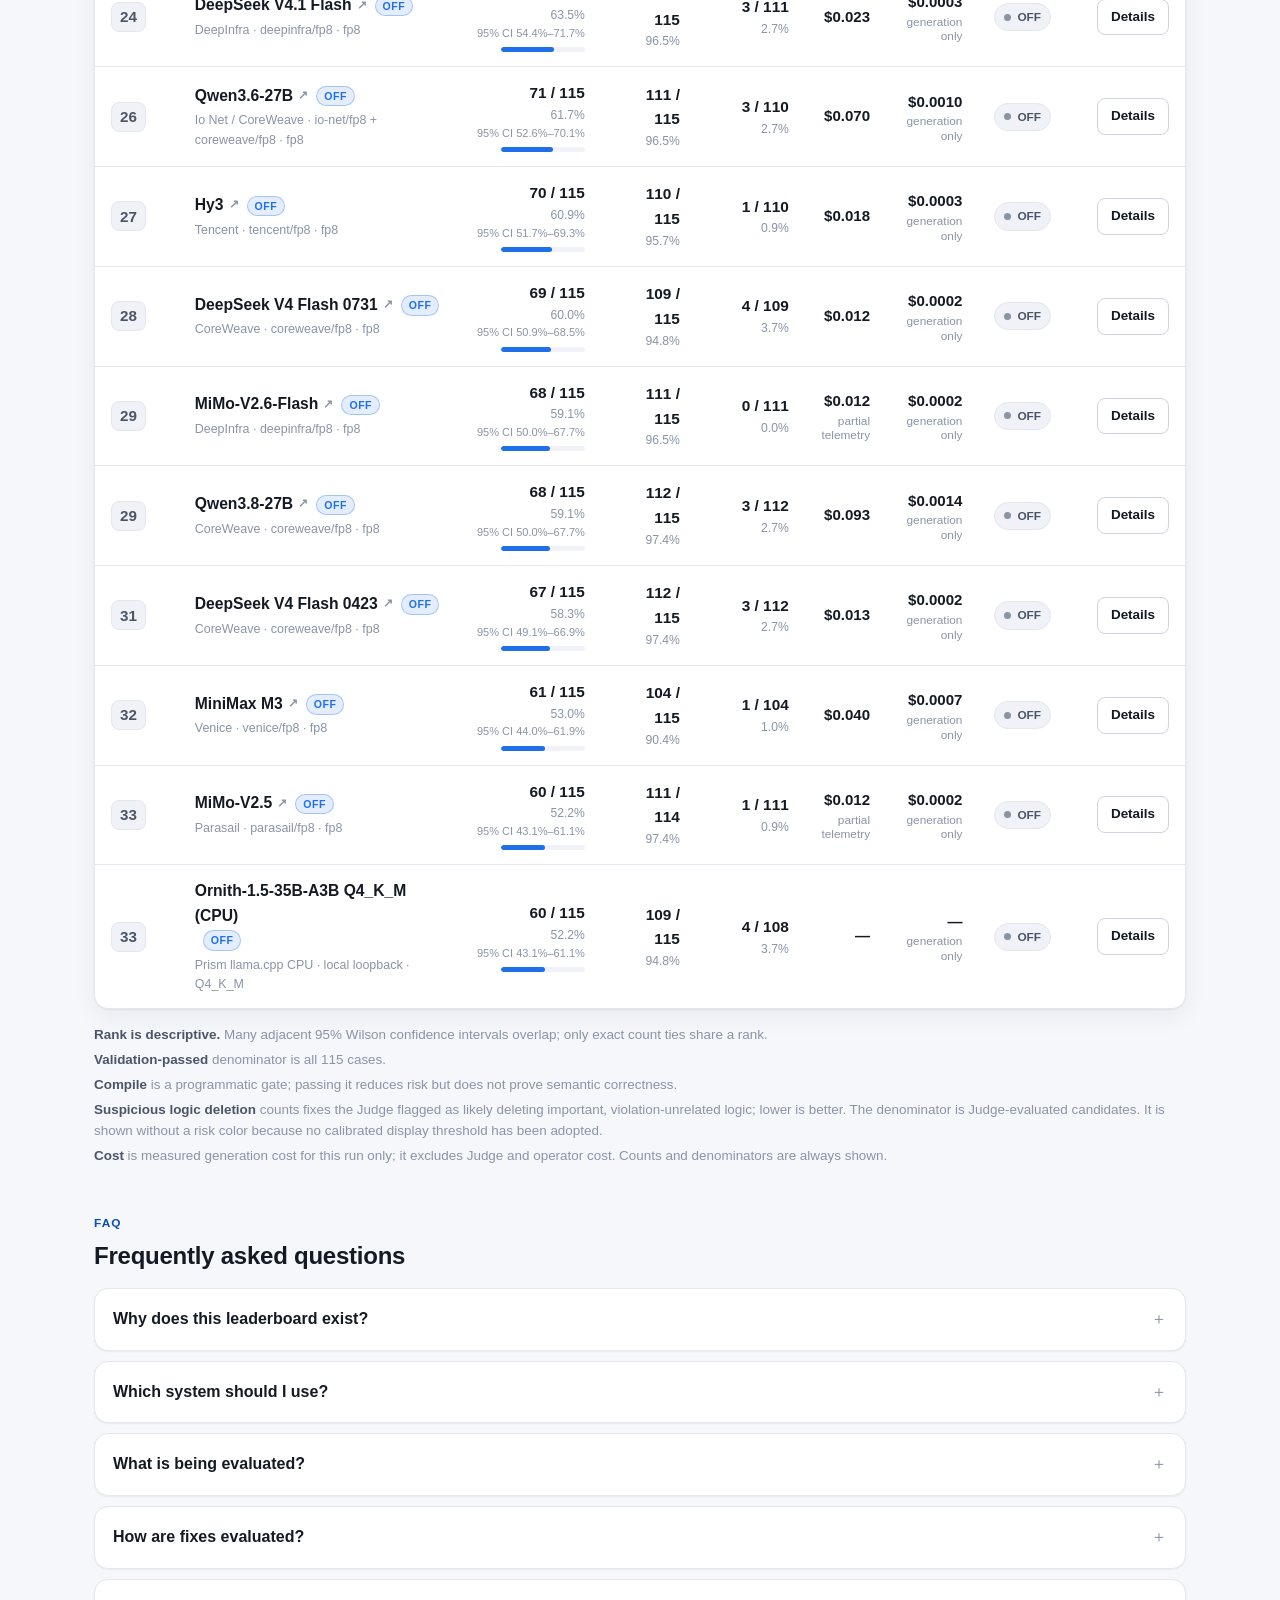
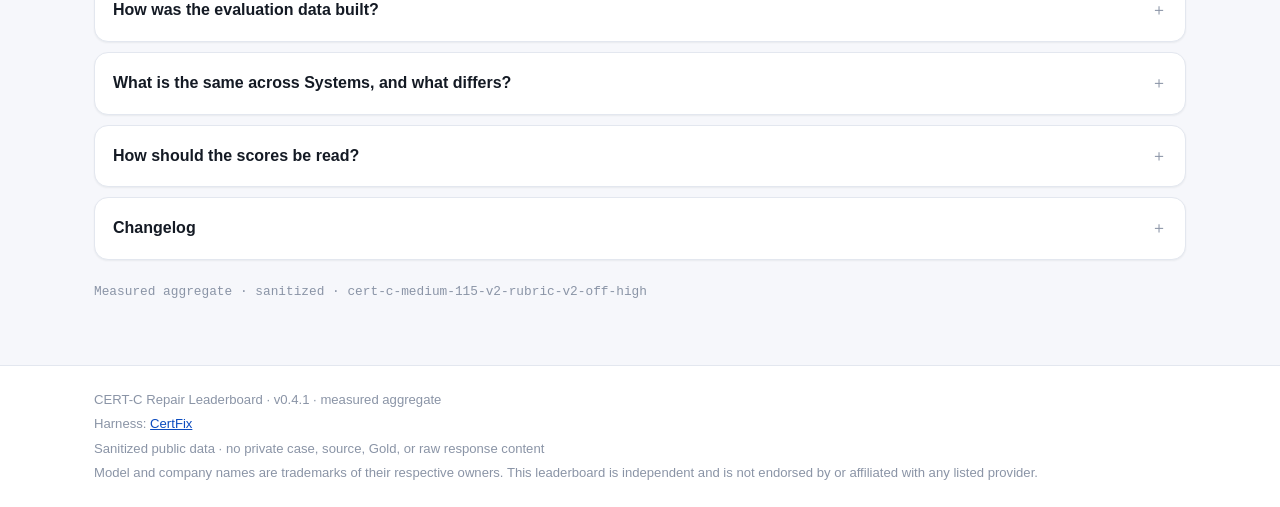
==== commit a3b41f9e: "v0.4.1: add Claude Haiku 5.5 OFF/HIGH (34 Systems) Identical-candidate consensus recomputed over 34 " ====
--- a/cert-c/index.html
+++ b/cert-c/index.html
@@ -16,8 +16,8 @@
   <meta name="twitter:description" content="How well do LLMs repair CERT-C violations, and at what cost?">
   <meta name="twitter:image" content="https://safe-c-ai.github.io/c-repair-leaderboard/cert-c/og-image.png">
   <title>CERT-C Repair Leaderboard</title>
-  <link rel="stylesheet" href="styles.css?v=20260924-v04">
-  <script src="app.js?v=20260924-v04" defer></script>
+  <link rel="stylesheet" href="styles.css?v=20261008-v041">
+  <script src="app.js?v=20261008-v041" defer></script>
 </head>
 <body>
   <a class="skip-link" href="#leaderboard">Skip to leaderboard</a>
@@ -34,7 +34,7 @@
         <a href="#leaderboard">Leaderboard</a>
         <a href="#methodology">FAQ</a>
       </nav>
-      <span class="edition-chip" title="Leaderboard version">v0.4</span>
+      <span class="edition-chip" title="Leaderboard version">v0.4.1</span>
       <span class="edition-chip run-date-chip" id="run-date-chip">Last run date: —</span>
     </div>
   </header>
@@ -128,7 +128,7 @@
 
       <div class="table-wrap" role="region" aria-labelledby="board-title" tabindex="0">
         <table id="board-table">
-          <caption class="sr-only">v0.4 CERT-C repair leaderboard. Ranks are tie-aware and stay fixed when re-sorting.</caption>
+          <caption class="sr-only">v0.4.1 CERT-C repair leaderboard. Ranks are tie-aware and stay fixed when re-sorting.</caption>
           <thead>
             <tr>
               <th scope="col" class="col-rank">
@@ -216,6 +216,14 @@
           <p>Scores are comparable within one board version (shown in the header), not across versions: a version bump can change the measurement policy or the set of Systems. Newest first.</p>
           <ul class="changelog-list">
             <li>
+              <strong>v0.4.1</strong> <span class="changelog-date">2026-10-08</span>
+              <ul class="changelog-detail">
+                <li>Added Claude Haiku 5.5 (OpenRouter · Google Vertex Global) at Reasoning OFF (78/115) and HIGH (103/115, tied rank 2), growing from 32 to 34 Systems. Both rows completed all 115 cases without retries.</li>
+                <li>The majority vote on byte-identical fixes was recomputed across all 34 Systems. A Haiku 5.5 OFF fix for FIO40-C matched a group that had been tied, so that group now resolves to not passed: GPT-6 Luna OFF 85 → 84, DeepSeek V4.1 Flash OFF 74 → 73, MiMo-V2.6-Flash OFF 69 → 68. Haiku 5.5 OFF itself is 78 after vote (79 before). No other existing row's score changed; some ranks shift because rows were added.</li>
+                <li>The 115-case pack, measurement policy, and Judge epoch are unchanged from v0.4.</li>
+              </ul>
+            </li>
+            <li>
               <strong>v0.4</strong> <span class="changelog-date">2026-09-25</span>
               <ul class="changelog-detail">
                 <li>Scoring change: when two or more Systems produced a byte-identical fix for the same case, the Judge sometimes gave them different verdicts. Those verdicts are now unified by majority vote (pass vs. not pass) across all 32 listed Systems; tied groups keep their original verdicts. Of 23 disagreeing groups, 17 were unified (39 verdicts changed: 25 to pass, 14 from pass) and 6 ties were left as judged. No case was re-judged or re-generated.</li>
@@ -296,7 +304,7 @@
 
   <footer class="site-footer">
     <div class="shell footer-inner">
-      <p><span id="footer-site-name">Repair leaderboard</span> · v0.4 · measured aggregate</p>
+      <p><span id="footer-site-name">Repair leaderboard</span> · v0.4.1 · measured aggregate</p>
       <p>Harness: <a href="https://github.com/safe-c-ai/certfix" rel="noreferrer">CertFix</a></p>
       <p>Sanitized public data · no private case, source, Gold, or raw response content</p>
       <p>Model and company names are trademarks of their respective owners. This leaderboard is independent and is not endorsed by or affiliated with any listed provider.</p>
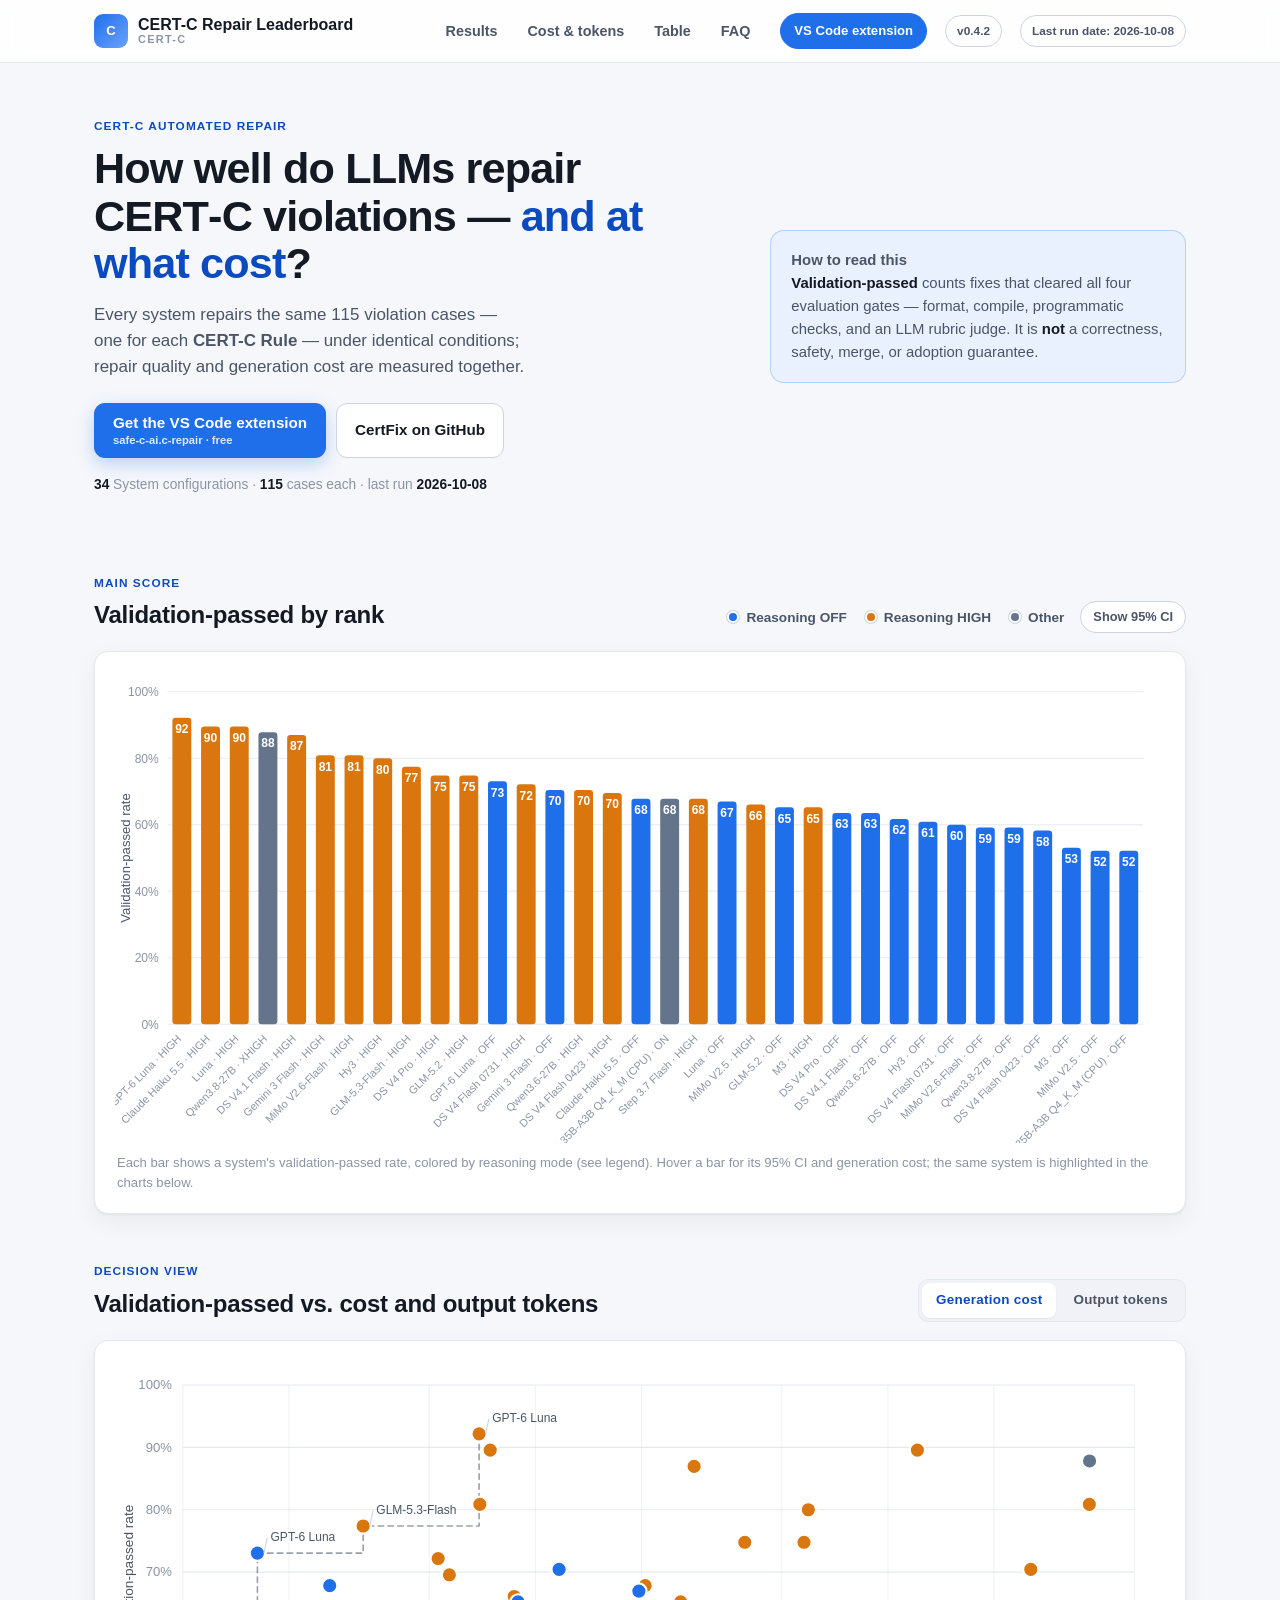
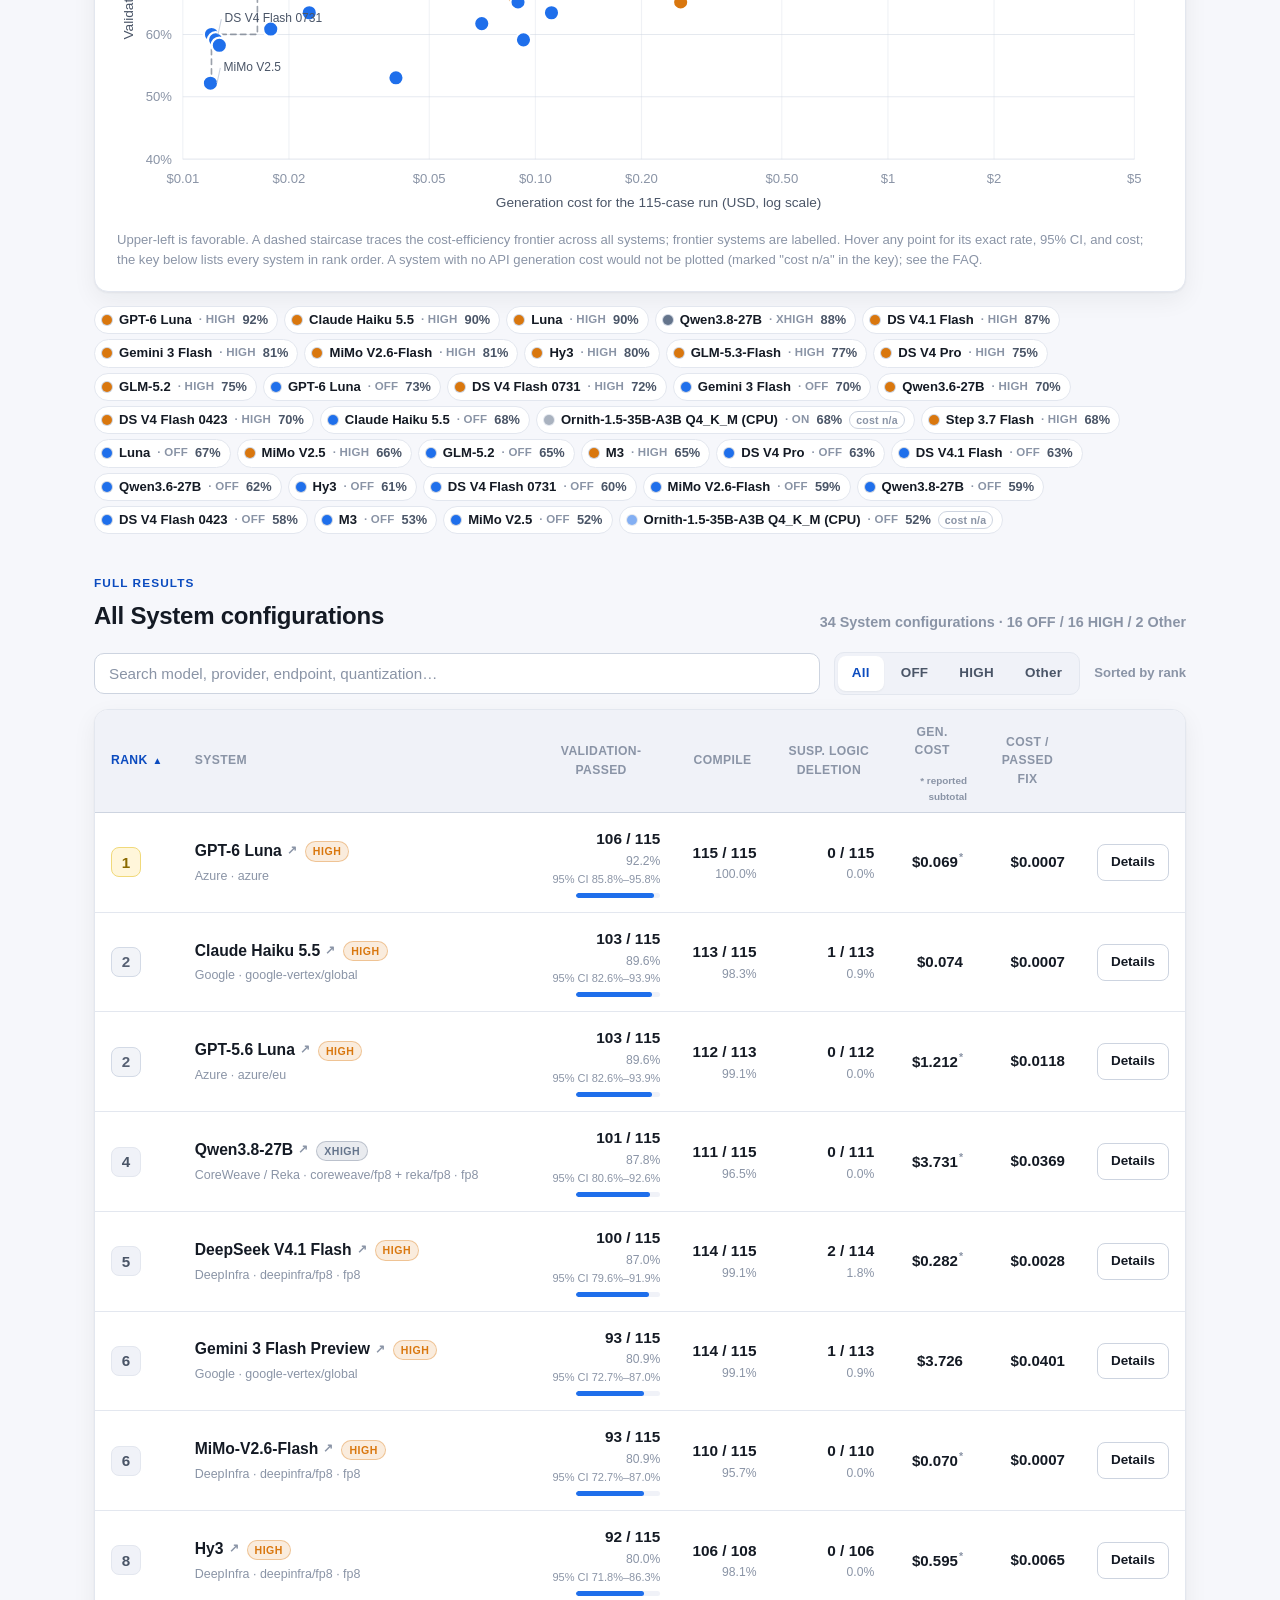
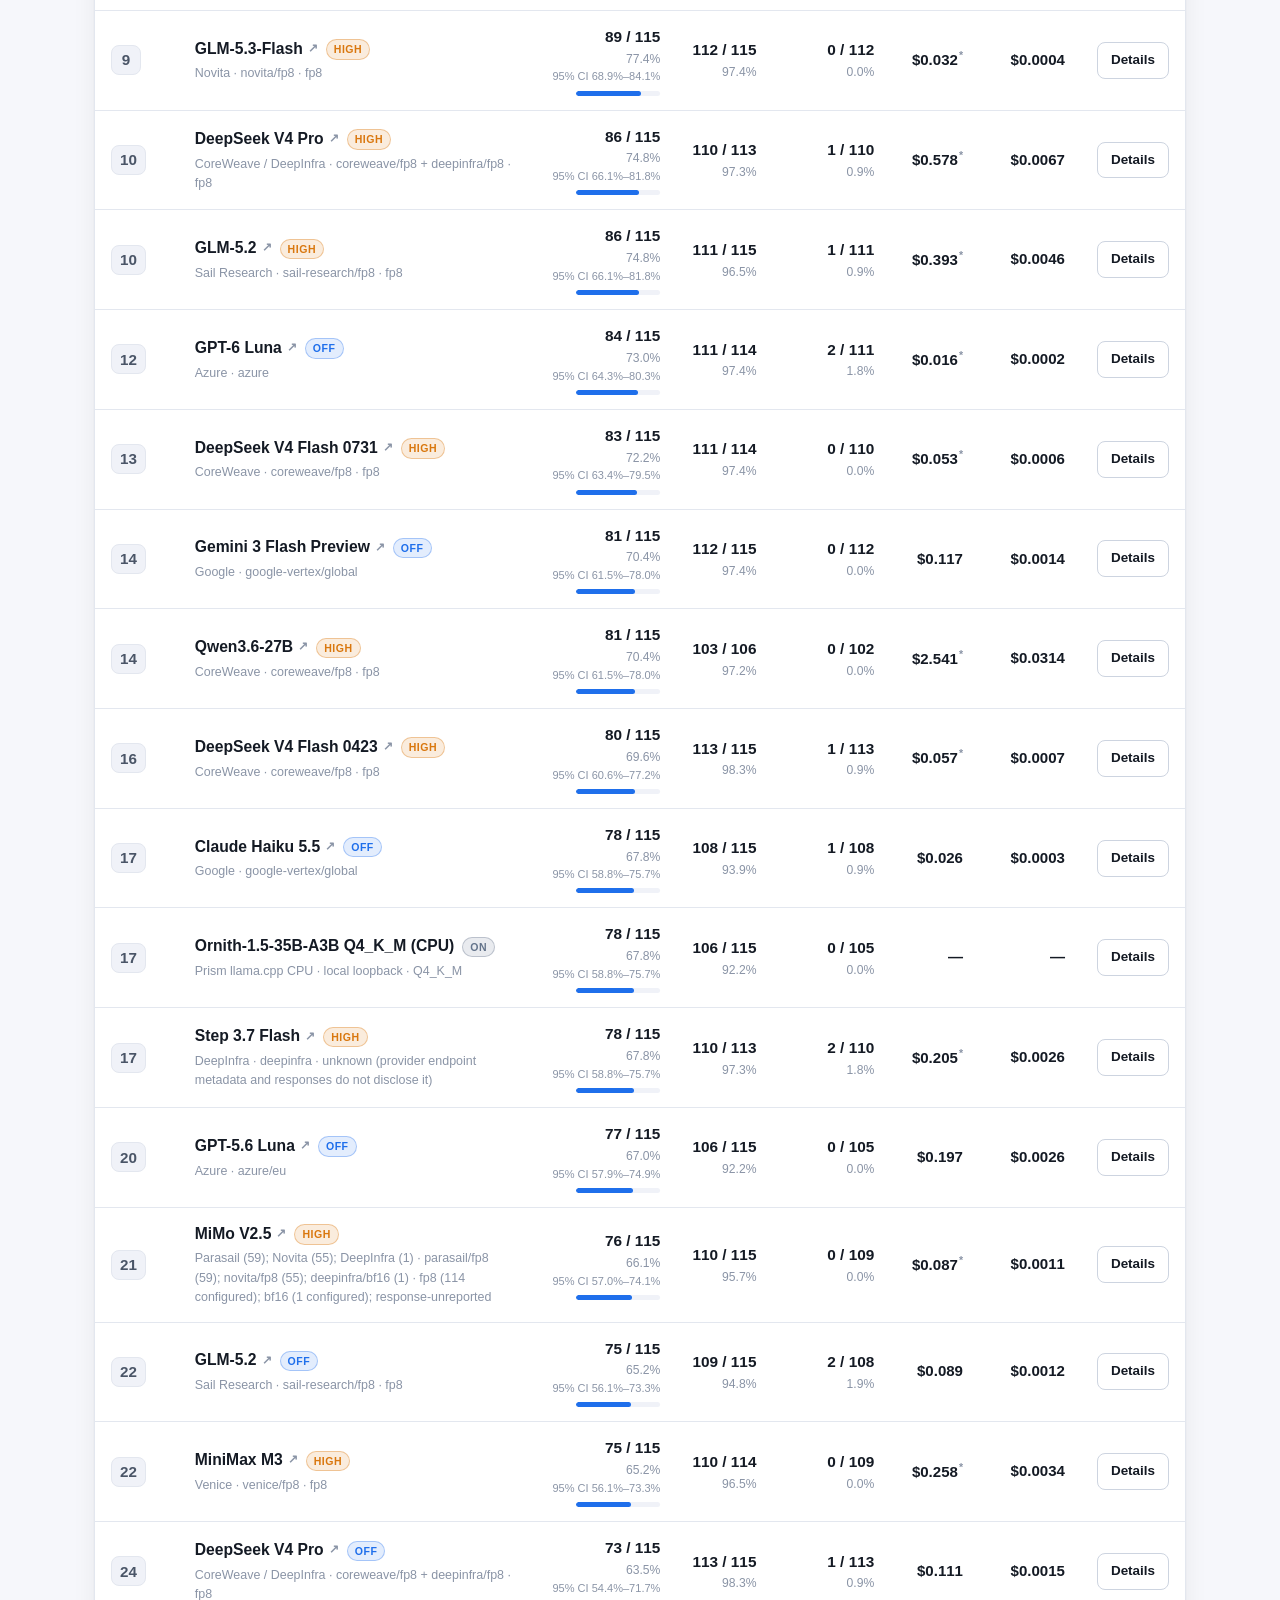
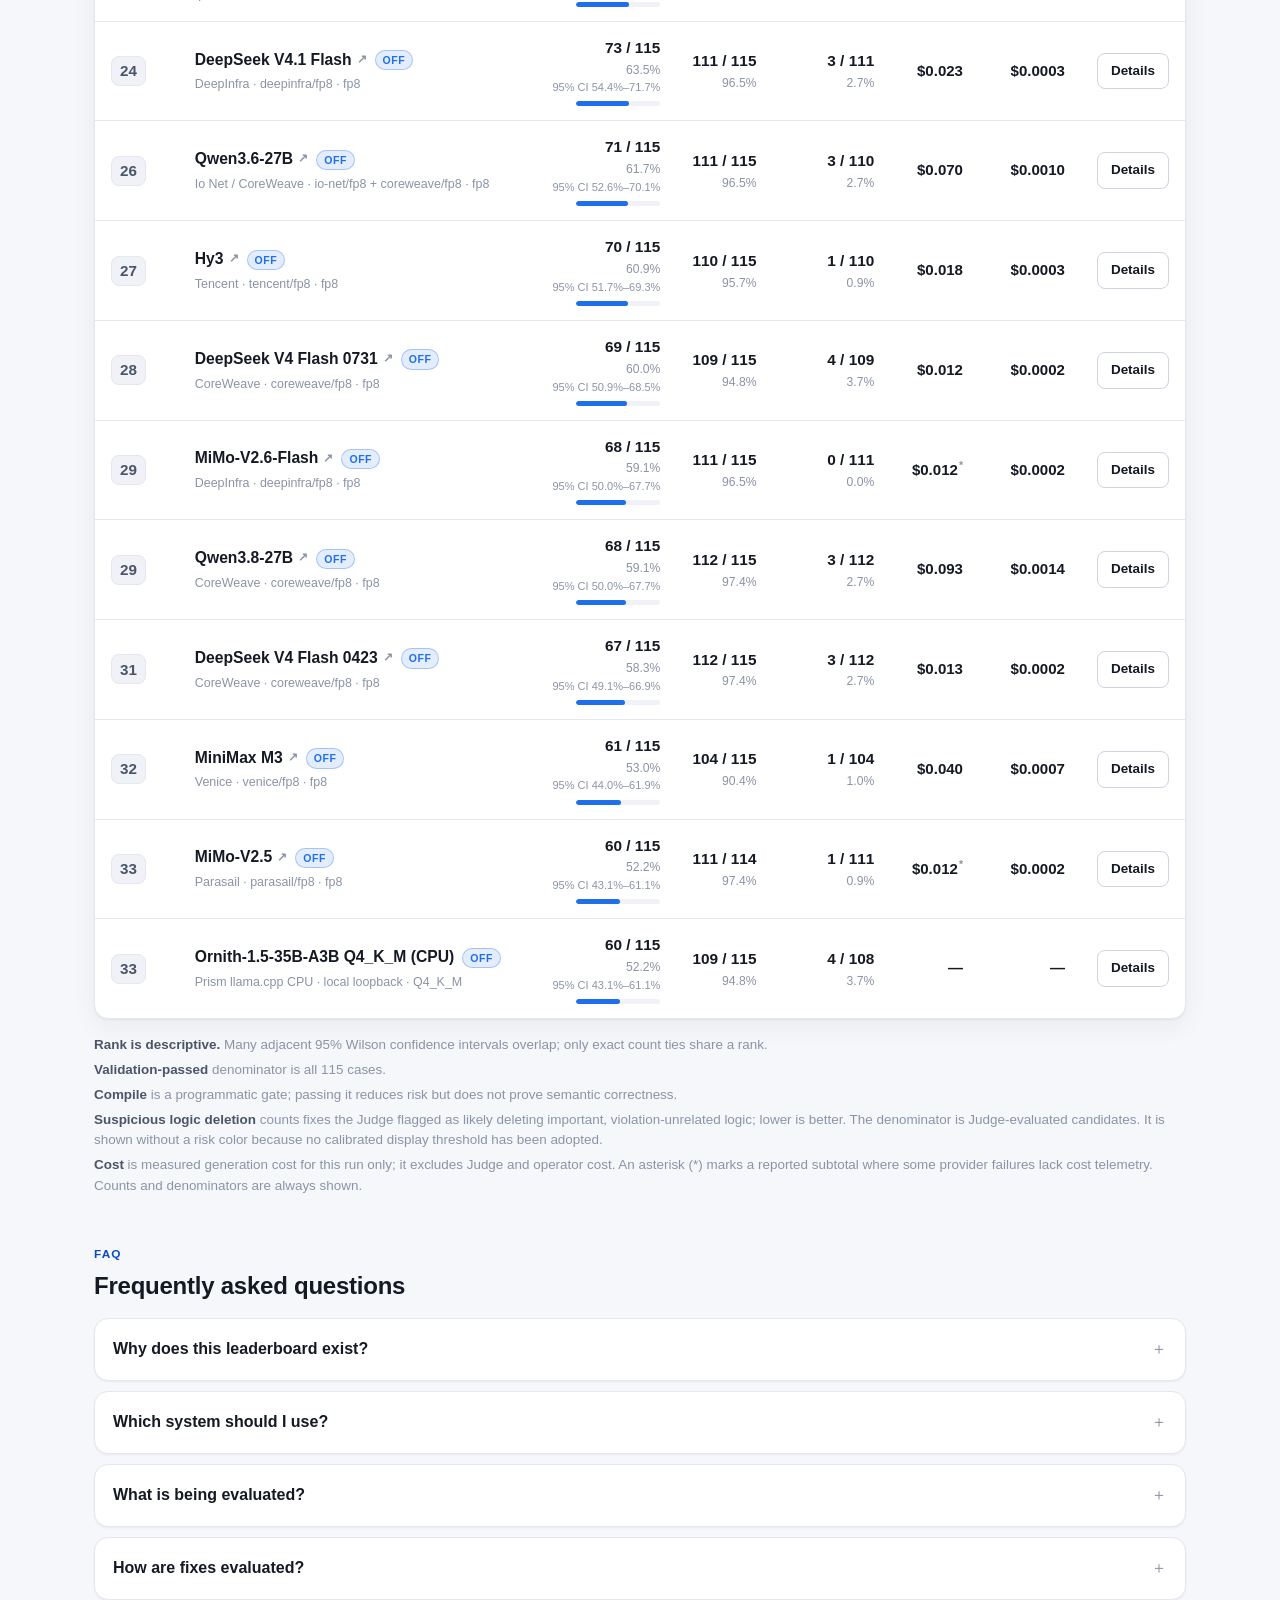
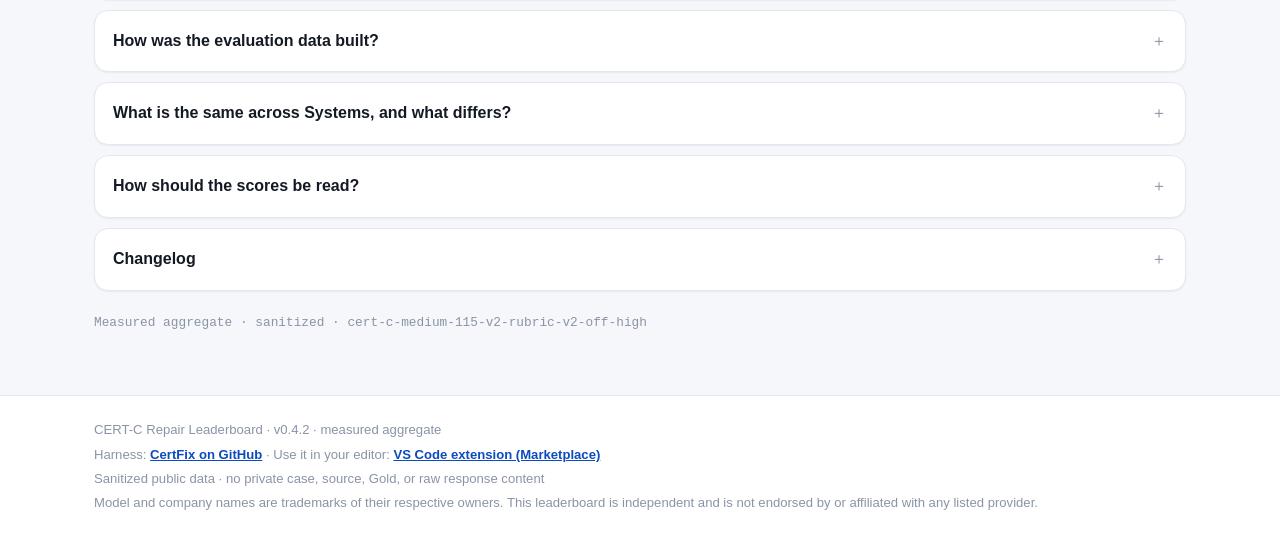
==== commit 7a898810: "v0.4.2: presentation refresh (extension links, scatter focus labels) Presentation only; scores, rank" ====
--- a/cert-c/index.html
+++ b/cert-c/index.html
@@ -16,8 +16,8 @@
   <meta name="twitter:description" content="How well do LLMs repair CERT-C violations, and at what cost?">
   <meta name="twitter:image" content="https://safe-c-ai.github.io/c-repair-leaderboard/cert-c/og-image.png">
   <title>CERT-C Repair Leaderboard</title>
-  <link rel="stylesheet" href="styles.css?v=20261008-v041">
-  <script src="app.js?v=20261008-v041" defer></script>
+  <link rel="stylesheet" href="styles.css?v=20261008-v042">
+  <script src="app.js?v=20261008-v042" defer></script>
 </head>
 <body>
   <a class="skip-link" href="#leaderboard">Skip to leaderboard</a>
@@ -31,10 +31,11 @@
       <nav aria-label="Primary">
         <a href="#overview">Results</a>
         <a href="#cost">Cost &amp; tokens</a>
-        <a href="#leaderboard">Leaderboard</a>
+        <a href="#leaderboard">Table</a>
         <a href="#methodology">FAQ</a>
       </nav>
-      <span class="edition-chip" title="Leaderboard version">v0.4.1</span>
+      <a class="cta-nav" href="https://marketplace.visualstudio.com/items?itemName=safe-c-ai.c-repair" rel="noreferrer noopener" target="_blank">VS Code extension</a>
+      <a class="edition-chip edition-link" href="#changelog" title="Open the changelog">v0.4.2</a>
       <span class="edition-chip run-date-chip" id="run-date-chip">Last run date: —</span>
     </div>
   </header>
@@ -43,12 +44,17 @@
     <section class="hero shell" aria-labelledby="hero-title">
       <div class="hero-copy">
         <p class="eyebrow">CERT-C automated repair</p>
-        <h1 id="hero-title">How well do LLMs repair CERT-C violations — <em>and at what cost</em>?</h1>
+        <h1 id="hero-title">How well do LLMs repair CERT‑C violations — <em>and at what cost</em>?</h1>
         <p class="lede">
           Every system repairs the same 115 violation cases — one for each
           <strong>CERT-C Rule</strong> — under identical conditions; repair quality and
           generation cost are measured together.
         </p>
+        <p class="hero-actions">
+          <a class="btn btn-primary" href="https://marketplace.visualstudio.com/items?itemName=safe-c-ai.c-repair" rel="noreferrer noopener" target="_blank">Get the VS Code extension<span class="btn-sub">safe-c-ai.c-repair · free</span></a>
+          <a class="btn btn-ghost" href="https://github.com/safe-c-ai/certfix" rel="noreferrer noopener" target="_blank">CertFix on GitHub</a>
+        </p>
+        <p class="hero-stats" id="hero-stats" aria-live="polite"></p>
       </div>
       <aside class="hero-note" aria-label="How to read this leaderboard">
         <p class="hero-note-label">How to read this</p>
@@ -74,7 +80,7 @@
       <article class="cost-panel">
         <div class="chart-card">
           <div id="rank-chart" class="chart" role="img" aria-label="Bar chart of validation-passed rate for every system, in rank order. Each bar is labelled with its system name and reasoning mode and colored by mode group (OFF, HIGH, or Other). Hover a bar for its 95% CI and cost."></div>
-          <p class="chart-hint">Each bar shows a system's validation-passed rate, colored by reasoning mode (see legend). Hover a bar for its 95% CI and generation cost.</p>
+          <p class="chart-hint">Each bar shows a system's validation-passed rate, colored by reasoning mode (see legend). Hover a bar for its 95% CI and generation cost; the same system is highlighted in the charts below.</p>
         </div>
       </article>
     </section>
@@ -107,7 +113,7 @@
       <div class="section-heading">
         <div>
           <p class="eyebrow">Full results</p>
-          <h2 id="board-title">System configurations (ranked)</h2>
+          <h2 id="board-title">All System configurations</h2>
         </div>
         <p class="result-summary" id="result-summary" aria-live="polite">Loading measured results…</p>
       </div>
@@ -128,7 +134,7 @@
 
       <div class="table-wrap" role="region" aria-labelledby="board-title" tabindex="0">
         <table id="board-table">
-          <caption class="sr-only">v0.4.1 CERT-C repair leaderboard. Ranks are tie-aware and stay fixed when re-sorting.</caption>
+          <caption class="sr-only">v0.4.2 CERT-C repair leaderboard. Ranks are tie-aware and stay fixed when re-sorting.</caption>
           <thead>
             <tr>
               <th scope="col" class="col-rank">
@@ -147,12 +153,11 @@
                 <button class="sort-btn" data-sort="logic" aria-label="Sort by suspicious logic deletion, lower is better">Susp. logic deletion <span class="sort-ind" aria-hidden="true"></span></button>
               </th>
               <th scope="col" class="col-cost priority-cost">
-                <button class="sort-btn" data-sort="cost" aria-label="Sort by generation cost">Gen. cost <span class="sort-ind" aria-hidden="true"></span></button>
+                <button class="sort-btn" data-sort="cost" aria-label="Sort by generation cost">Gen. cost <span class="sort-ind" aria-hidden="true"></span></button><span class="th-note">* reported subtotal</span>
               </th>
               <th scope="col" class="col-cost optional-cost-pass">
-                <button class="sort-btn" data-sort="costPerPass" aria-label="Sort by cost per validation-passed fix">Cost / passed <span class="sort-ind" aria-hidden="true"></span></button>
-              </th>
-              <th scope="col" class="col-reason optional-reason">Reasoning</th>
+                <button class="sort-btn" data-sort="costPerPass" aria-label="Sort by cost per validation-passed fix">Cost / passed fix <span class="sort-ind" aria-hidden="true"></span></button>
+              </th>
               <th scope="col" class="col-action"><span class="sr-only">Details</span></th>
             </tr>
           </thead>
@@ -166,7 +171,7 @@
         <p><strong>Validation-passed</strong> denominator is all 115 cases.</p>
         <p><strong>Compile</strong> is a programmatic gate; passing it reduces risk but does not prove semantic correctness.</p>
         <p><strong>Suspicious logic deletion</strong> counts fixes the Judge flagged as likely deleting important, violation-unrelated logic; lower is better. The denominator is Judge-evaluated candidates. It is shown without a risk color because no calibrated display threshold has been adopted.</p>
-        <p><strong>Cost</strong> is measured generation cost for this run only; it excludes Judge and operator cost. Counts and denominators are always shown.</p>
+        <p><strong>Cost</strong> is measured generation cost for this run only; it excludes Judge and operator cost. An asterisk (*) marks a reported subtotal where some provider failures lack cost telemetry. Counts and denominators are always shown.</p>
       </div>
     </section>
 
@@ -211,10 +216,20 @@
           <summary><span role="heading" aria-level="3">How should the scores be read?</span></summary>
           <p>Validation-passed is a workflow count, not a correctness, safety, merge, or adoption guarantee; real use still needs human review and existing tests or static analysis. With n = 115, rates carry 95% confidence intervals of roughly ±6–9 points, so many adjacent rankings are statistically indistinguishable — Rank is descriptive. Cost covers generation for this run only, excluding Judge and operator cost, and for some rows it is a reported subtotal (a lower bound) where provider failures lack cost telemetry (shown as "reported subtotal" in the tooltip). If a system had no API generation cost, its cost would be shown as "n/a" (not zero) and it would be omitted from the cost-versus-score scatter while still appearing in the main-score chart and the ranking table.</p>
         </details>
-        <details class="method-card">
+        <details class="method-card" id="changelog">
           <summary><span role="heading" aria-level="3">Changelog</span></summary>
           <p>Scores are comparable within one board version (shown in the header), not across versions: a version bump can change the measurement policy or the set of Systems. Newest first.</p>
           <ul class="changelog-list">
+            <li>
+              <strong>v0.4.2</strong> <span class="changelog-date">2026-10-08</span>
+              <ul class="changelog-detail">
+                <li>Presentation only: scores, ranks, the 115-case pack, measurement policy, and Judge epoch are unchanged from v0.4.1.</li>
+                <li>Added links to the CertFix VS Code extension (Marketplace) and the CertFix GitHub repository in the header, hero, and footer.</li>
+                <li>Hovering a key chip or a bar now labels the matching point in the scatter plots.</li>
+                <li>Table: removed the duplicate Reasoning column (the badge beside each name shows it); partial cost telemetry is now an asterisk on the amount instead of repeated text.</li>
+                <li>Minor: the heading no longer breaks inside "CERT-C", the version chip links to this changelog, and the nav item is renamed to "Table".</li>
+              </ul>
+            </li>
             <li>
               <strong>v0.4.1</strong> <span class="changelog-date">2026-10-08</span>
               <ul class="changelog-detail">
@@ -304,8 +319,8 @@
 
   <footer class="site-footer">
     <div class="shell footer-inner">
-      <p><span id="footer-site-name">Repair leaderboard</span> · v0.4.1 · measured aggregate</p>
-      <p>Harness: <a href="https://github.com/safe-c-ai/certfix" rel="noreferrer">CertFix</a></p>
+      <p><span id="footer-site-name">Repair leaderboard</span> · v0.4.2 · measured aggregate</p>
+      <p class="footer-links">Harness: <a href="https://github.com/safe-c-ai/certfix" rel="noreferrer">CertFix on GitHub</a> · Use it in your editor: <a href="https://marketplace.visualstudio.com/items?itemName=safe-c-ai.c-repair" rel="noreferrer">VS Code extension (Marketplace)</a></p>
       <p>Sanitized public data · no private case, source, Gold, or raw response content</p>
       <p>Model and company names are trademarks of their respective owners. This leaderboard is independent and is not endorsed by or affiliated with any listed provider.</p>
     </div>
--- a/cert-c/styles.css
+++ b/cert-c/styles.css
@@ -901,3 +901,51 @@
 @media (prefers-reduced-motion: reduce) {
   * { transition: none !important; scroll-behavior: auto !important; }
 }
+
+/* ---- v0.4.2 presentation refresh: extension CTA, hero actions/stats, table + chart tweaks ---- */
+/* Header CTA + version chip as link */
+.cta-nav {
+  padding: 7px 13px; border-radius: 999px; text-decoration: none; white-space: nowrap;
+  font-size: .82rem; font-weight: 700; color: #fff;
+  background: var(--accent); border: 1px solid var(--accent);
+}
+.cta-nav:hover { background: var(--accent-ink); border-color: var(--accent-ink); }
+.edition-link { text-decoration: none; }
+.edition-link:hover { color: var(--accent-ink); border-color: var(--accent); }
+
+/* Hero actions + stats */
+.hero { align-items: center; }
+.hero-actions { display: flex; flex-wrap: wrap; gap: 10px; margin: 22px 0 0; }
+.btn {
+  display: inline-flex; flex-direction: column; align-items: flex-start; justify-content: center;
+  padding: 10px 18px; border-radius: 11px; text-decoration: none; font-weight: 700; font-size: .95rem; line-height: 1.2;
+  border: 1px solid transparent;
+}
+.btn-primary { background: var(--accent); color: #fff; box-shadow: 0 6px 18px color-mix(in srgb, var(--accent) 28%, transparent); }
+.btn-primary:hover { background: var(--accent-ink); }
+.btn-sub { font-size: .7rem; font-weight: 600; opacity: .85; margin-top: 2px; }
+.btn-ghost { background: var(--surface); color: var(--ink); border-color: var(--line-strong); }
+.btn-ghost:hover { border-color: var(--accent); color: var(--accent-ink); }
+.hero-stats { margin: 16px 0 0; font-size: .86rem; color: var(--ink-faint); }
+.hero-stats strong { color: var(--ink); font-variant-numeric: tabular-nums; }
+
+/* Table tweaks: no wrapping counts, cost asterisk, header note */
+.metric-main, .money { white-space: nowrap; }
+.money-mark { font-size: .7em; color: var(--ink-faint); margin-left: 1px; }
+.th-note { display: block; font-size: .62rem; letter-spacing: 0; text-transform: none; color: var(--ink-faint); padding: 0 12px 8px; text-align: right; }
+
+/* Key chips: slightly tighter (scatter focus labels are drawn in app.js) */
+.cost-list { gap: 5px 6px; }
+.cost-list-item { padding: 3px 9px 3px 7px; }
+
+/* Footer */
+.footer-links a { font-weight: 600; }
+
+@media (max-width: 900px) {
+  .cta-nav { margin-left: auto; }
+}
+@media (max-width: 560px) {
+  .cta-nav { font-size: .72rem; padding: 6px 10px; }
+  .btn { width: 100%; align-items: center; }
+  .btn-ghost { align-items: center; }
+}
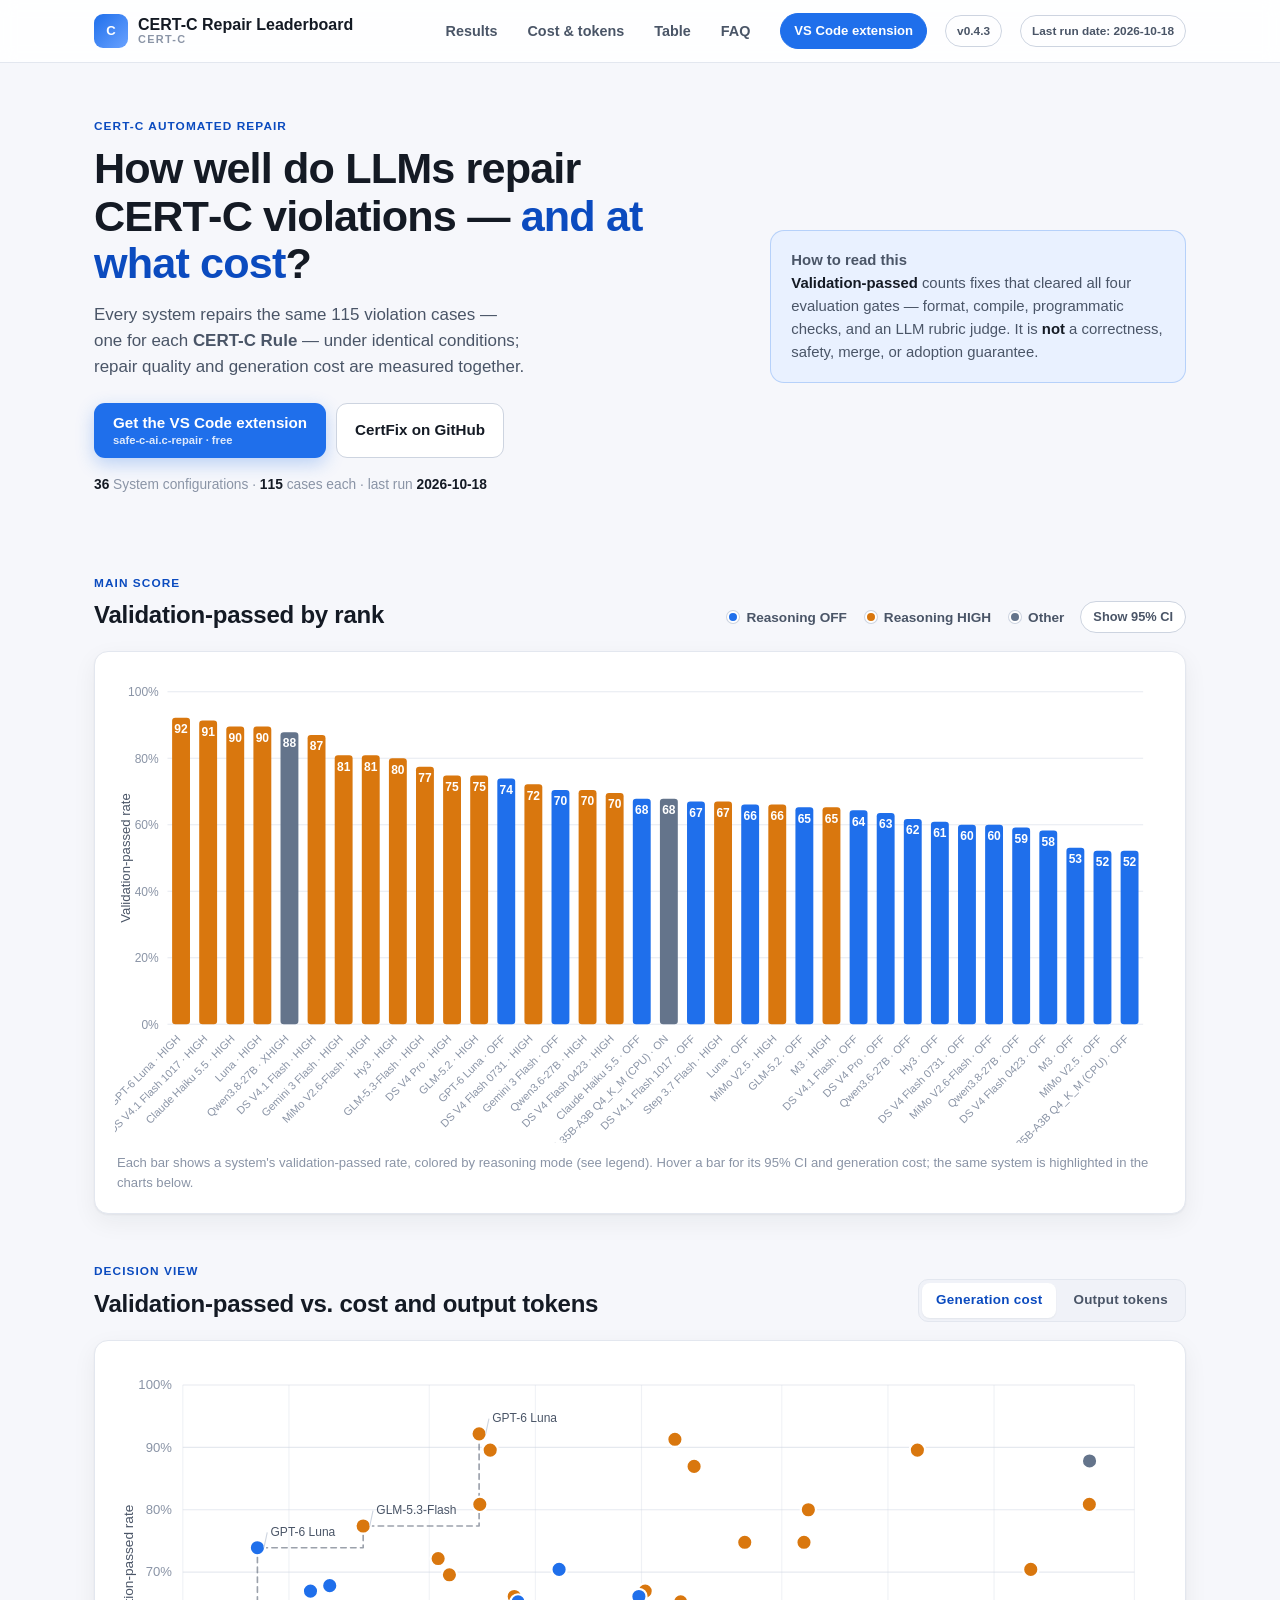
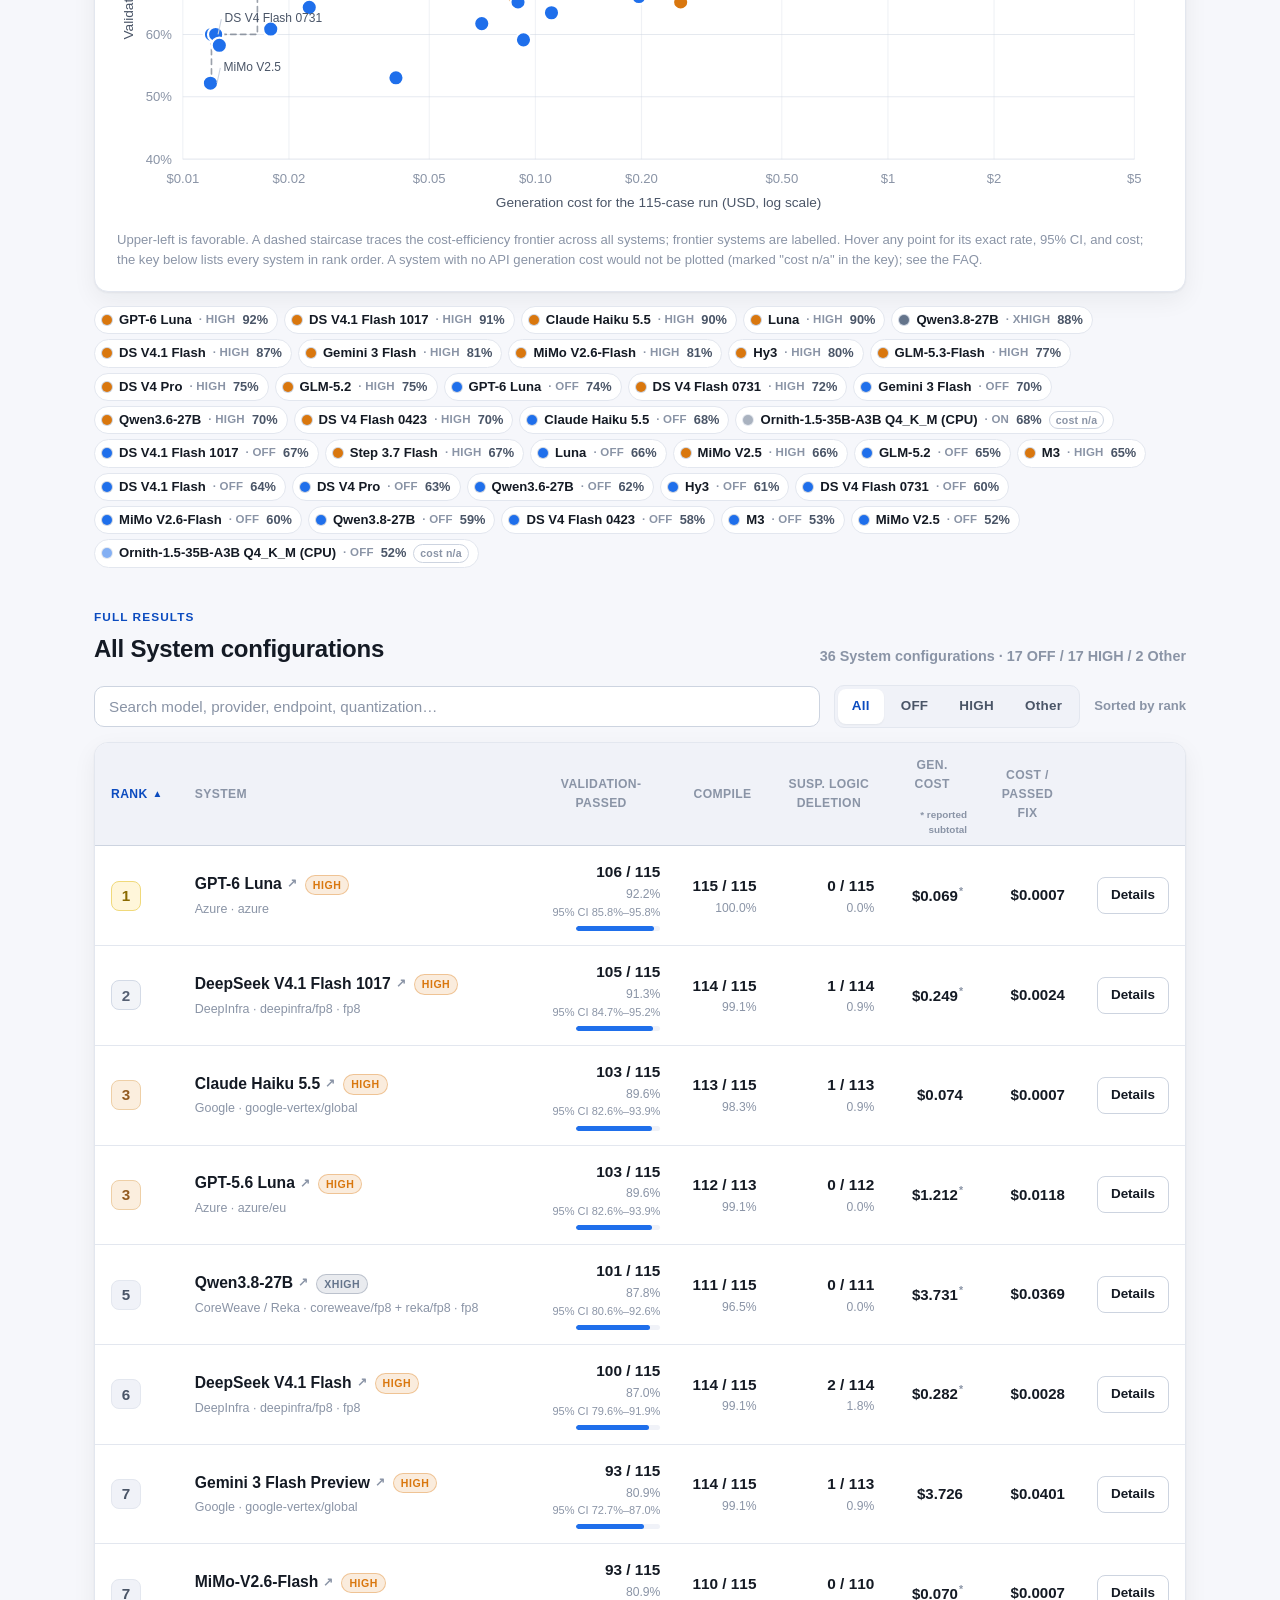
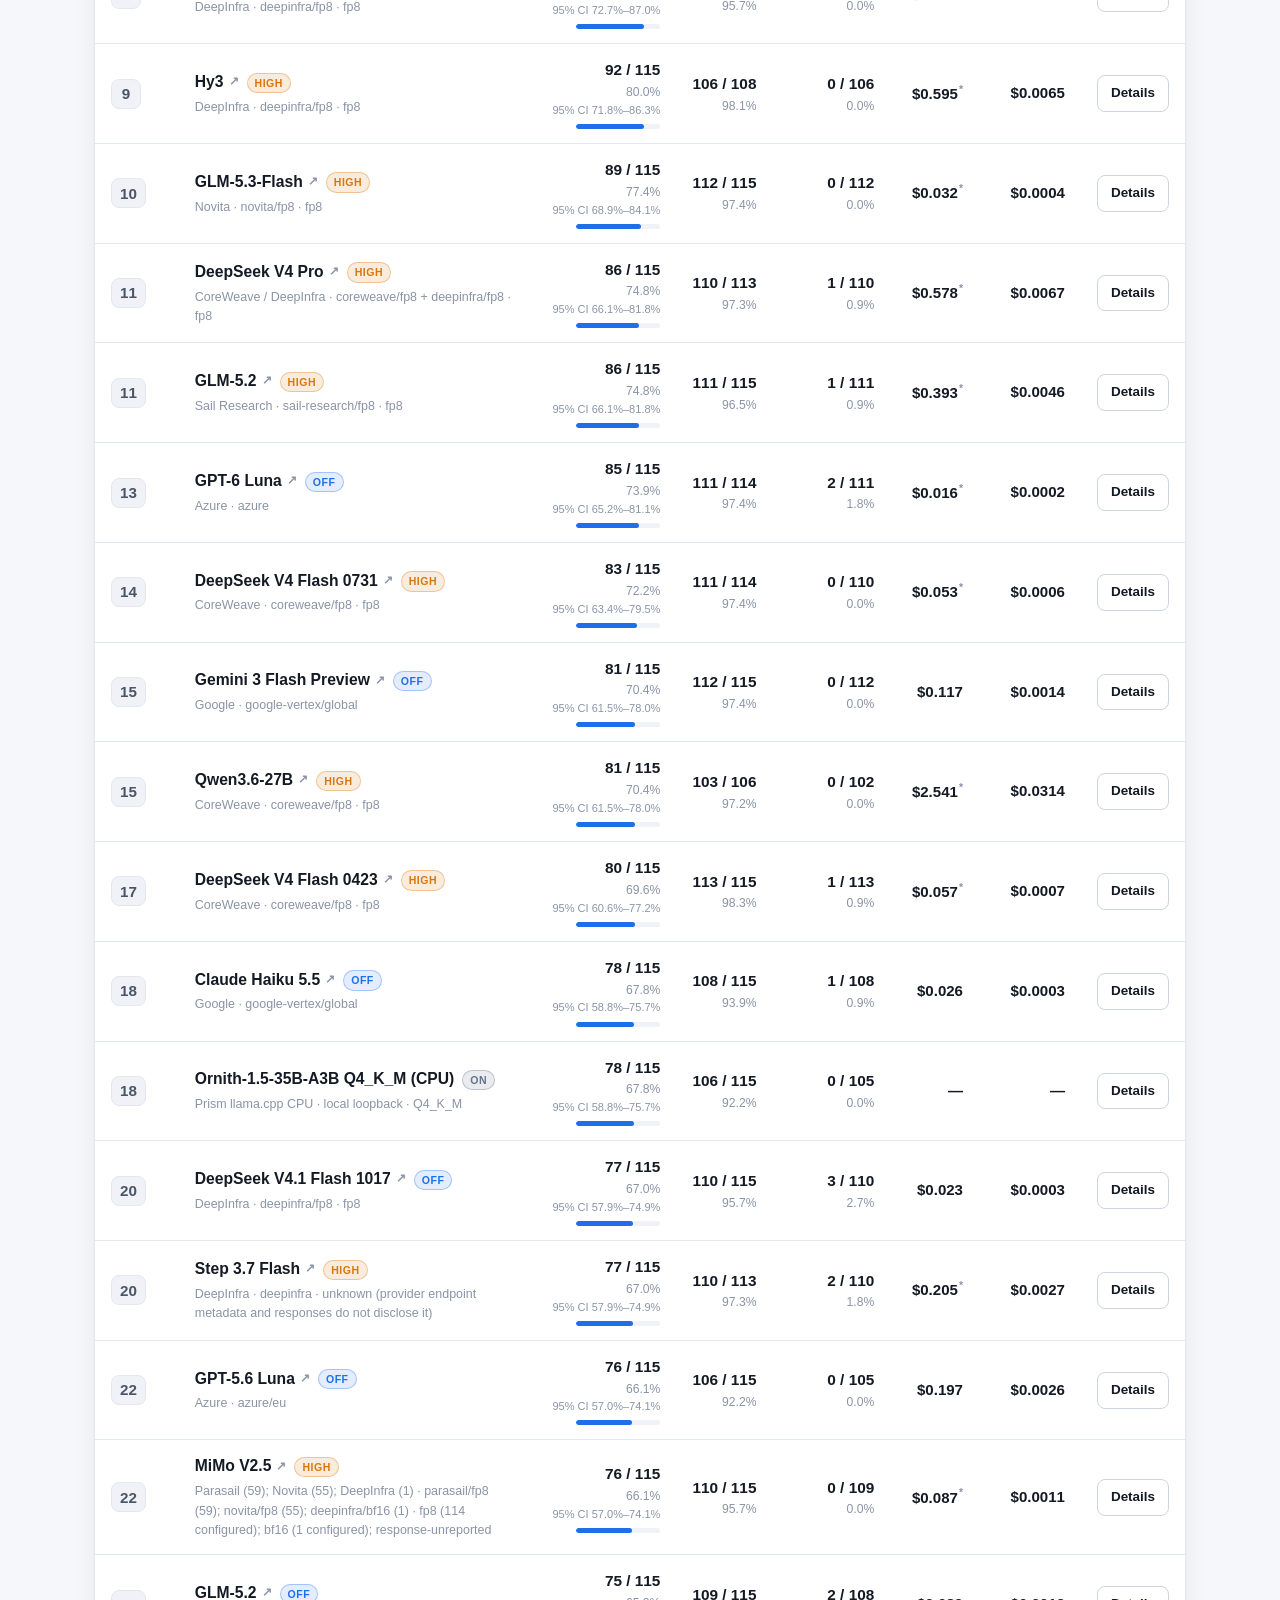
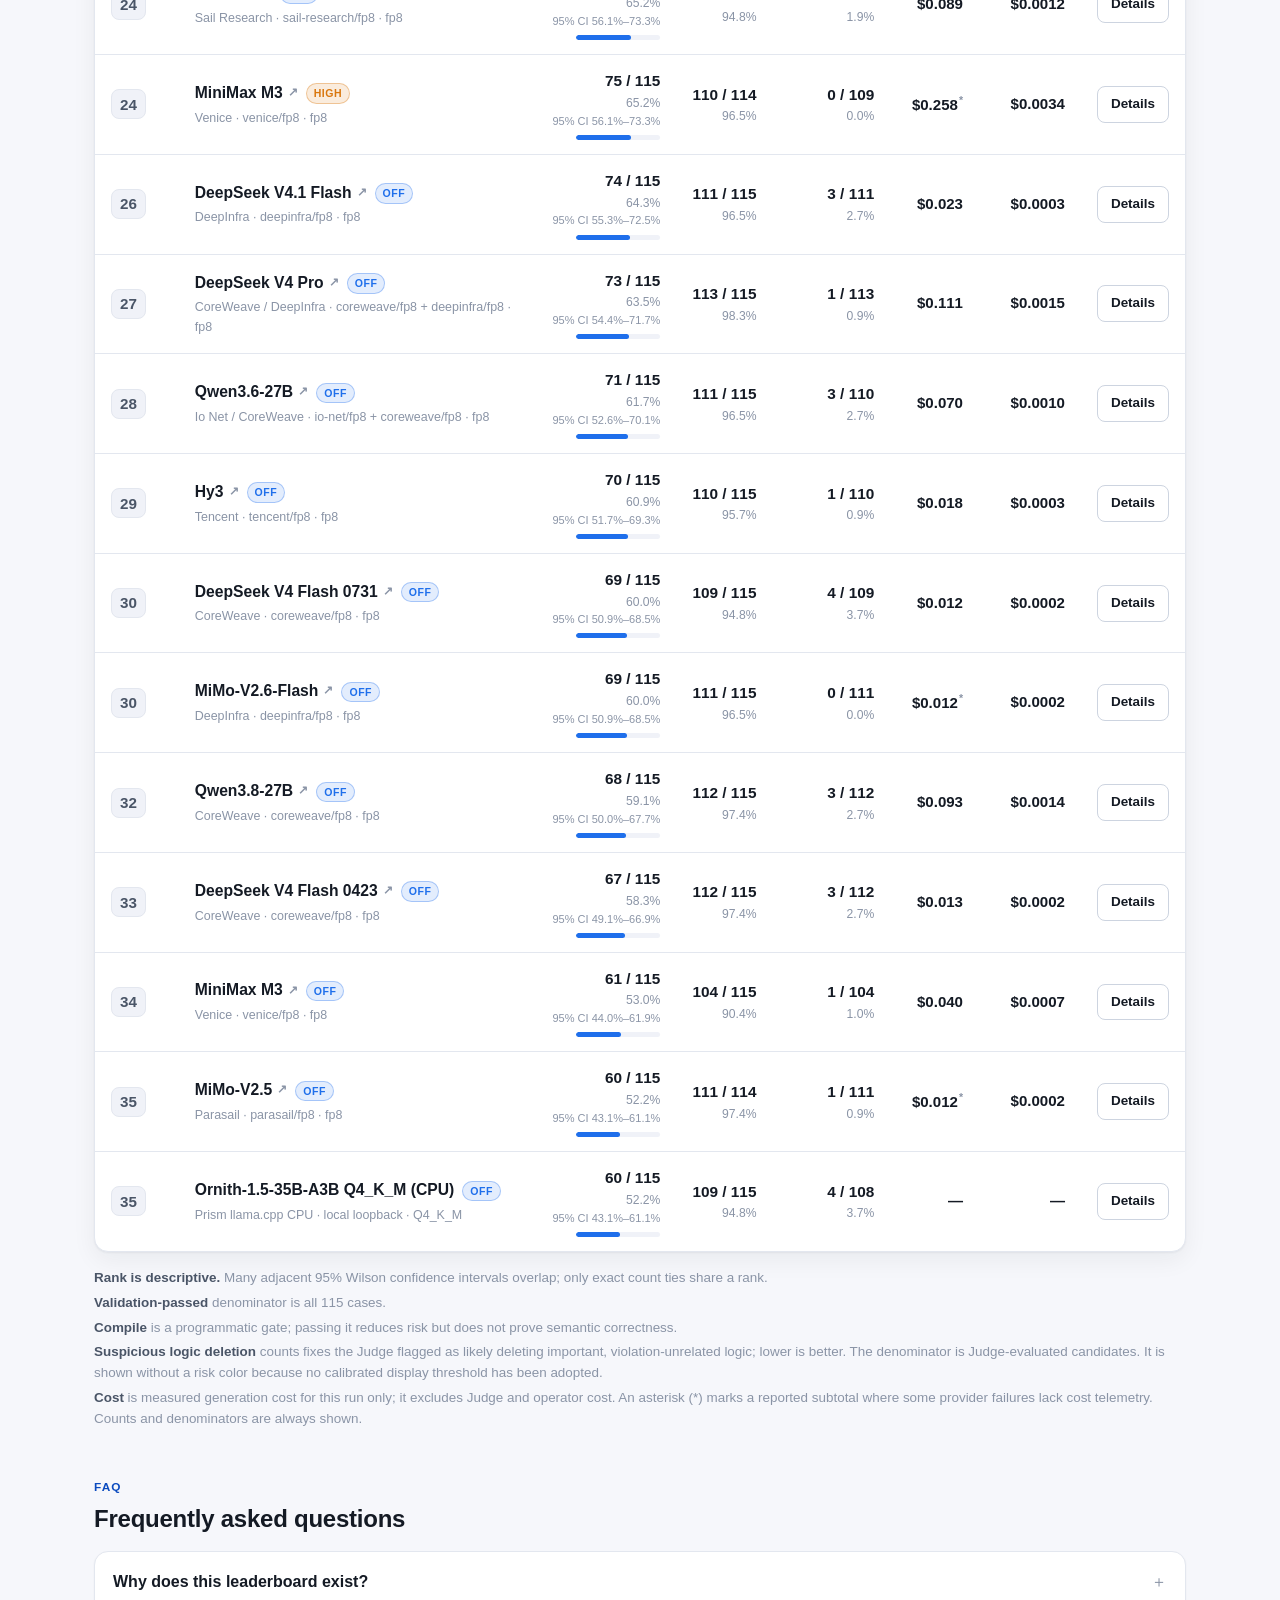
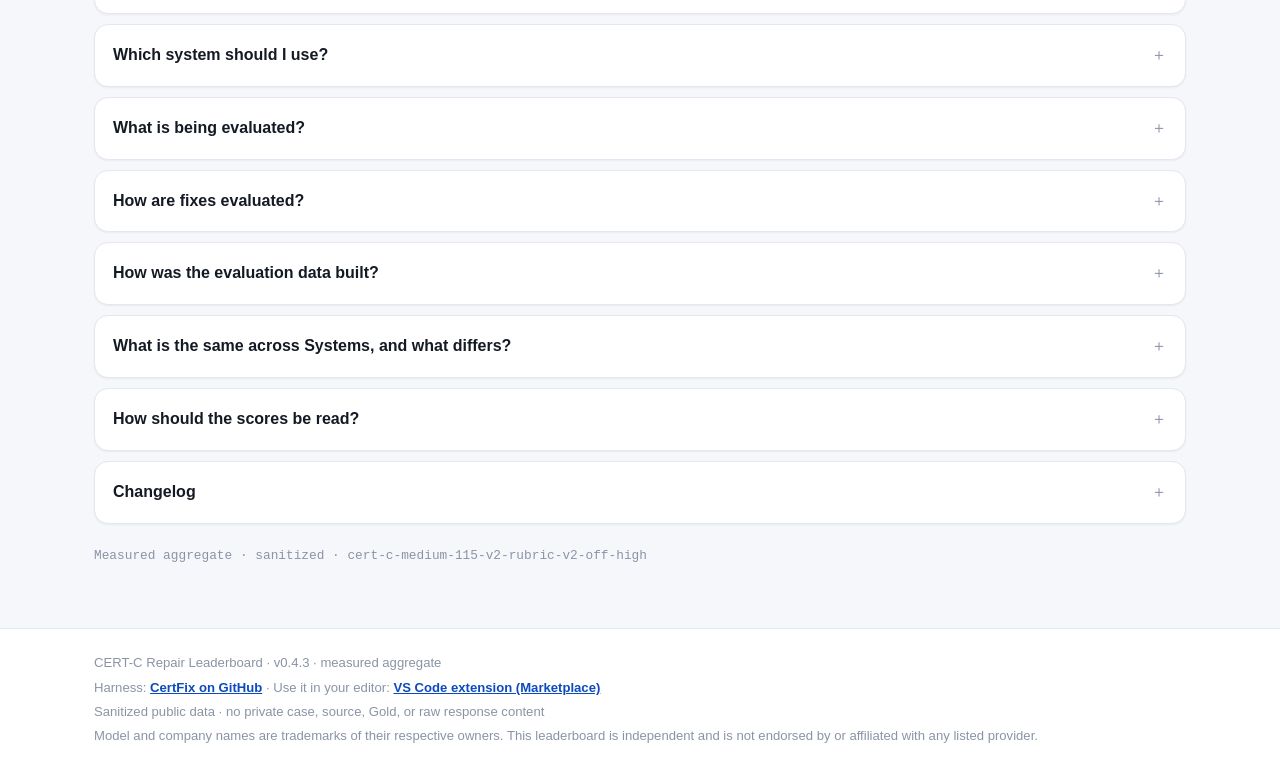
==== commit 01c1b28a: "v0.4.3: add DeepSeek V4.1 Flash 1017 (34 -> 36 Systems) Adds DeepSeek V4.1 Flash 1017 (OpenRouter / " ====
--- a/cert-c/index.html
+++ b/cert-c/index.html
@@ -16,8 +16,8 @@
   <meta name="twitter:description" content="How well do LLMs repair CERT-C violations, and at what cost?">
   <meta name="twitter:image" content="https://safe-c-ai.github.io/c-repair-leaderboard/cert-c/og-image.png">
   <title>CERT-C Repair Leaderboard</title>
-  <link rel="stylesheet" href="styles.css?v=20261008-v042">
-  <script src="app.js?v=20261008-v042" defer></script>
+  <link rel="stylesheet" href="styles.css?v=20261018-v043">
+  <script src="app.js?v=20261018-v043" defer></script>
 </head>
 <body>
   <a class="skip-link" href="#leaderboard">Skip to leaderboard</a>
@@ -35,7 +35,7 @@
         <a href="#methodology">FAQ</a>
       </nav>
       <a class="cta-nav" href="https://marketplace.visualstudio.com/items?itemName=safe-c-ai.c-repair" rel="noreferrer noopener" target="_blank">VS Code extension</a>
-      <a class="edition-chip edition-link" href="#changelog" title="Open the changelog">v0.4.2</a>
+      <a class="edition-chip edition-link" href="#changelog" title="Open the changelog">v0.4.3</a>
       <span class="edition-chip run-date-chip" id="run-date-chip">Last run date: —</span>
     </div>
   </header>
@@ -134,7 +134,7 @@
 
       <div class="table-wrap" role="region" aria-labelledby="board-title" tabindex="0">
         <table id="board-table">
-          <caption class="sr-only">v0.4.2 CERT-C repair leaderboard. Ranks are tie-aware and stay fixed when re-sorting.</caption>
+          <caption class="sr-only">v0.4.3 CERT-C repair leaderboard. Ranks are tie-aware and stay fixed when re-sorting.</caption>
           <thead>
             <tr>
               <th scope="col" class="col-rank">
@@ -221,6 +221,15 @@
           <p>Scores are comparable within one board version (shown in the header), not across versions: a version bump can change the measurement policy or the set of Systems. Newest first.</p>
           <ul class="changelog-list">
             <li>
+              <strong>v0.4.3</strong> <span class="changelog-date">2026-10-18</span>
+              <ul class="changelog-detail">
+                <li>Added DeepSeek V4.1 Flash 1017 (OpenRouter · DeepInfra · FP8), the 2026-10-17 revision, at Reasoning OFF (77/115) and HIGH (105/115, rank 2), growing from 34 to 36 Systems. The earlier DeepSeek V4.1 Flash rows stay as separate Systems; HIGH used a 32K output limit from the first case, so the difference between the two revisions is not attributable to the model revision alone.</li>
+                <li>HIGH needed 6 retries on 5 cases after dropped provider connections, all recovered; those 6 attempts reported no cost or token usage, so its cost and tokens are partial (marked with an asterisk). OFF completed all 115 cases without retries.</li>
+                <li>The majority vote on byte-identical fixes was recomputed across all 36 Systems. The new rows' own scores after vote are OFF 77 (76 before) and HIGH 105 (103 before). FIO40-C is now tied, so its original verdicts are kept: GPT-6 Luna OFF 84 → 85, DeepSeek V4.1 Flash OFF 73 → 74, MiMo-V2.6-Flash OFF 68 → 69. A POS53-C group now has a not-passed majority: Step 3.7 Flash HIGH 78 → 77, GPT-5.6 Luna OFF 77 → 76. No other existing row's score changed; some ranks shift because rows were added.</li>
+                <li>The 115-case pack, measurement policy, and Judge epoch are unchanged from v0.4.</li>
+              </ul>
+            </li>
+            <li>
               <strong>v0.4.2</strong> <span class="changelog-date">2026-10-08</span>
               <ul class="changelog-detail">
                 <li>Presentation only: scores, ranks, the 115-case pack, measurement policy, and Judge epoch are unchanged from v0.4.1.</li>
@@ -319,7 +328,7 @@
 
   <footer class="site-footer">
     <div class="shell footer-inner">
-      <p><span id="footer-site-name">Repair leaderboard</span> · v0.4.2 · measured aggregate</p>
+      <p><span id="footer-site-name">Repair leaderboard</span> · v0.4.3 · measured aggregate</p>
       <p class="footer-links">Harness: <a href="https://github.com/safe-c-ai/certfix" rel="noreferrer">CertFix on GitHub</a> · Use it in your editor: <a href="https://marketplace.visualstudio.com/items?itemName=safe-c-ai.c-repair" rel="noreferrer">VS Code extension (Marketplace)</a></p>
       <p>Sanitized public data · no private case, source, Gold, or raw response content</p>
       <p>Model and company names are trademarks of their respective owners. This leaderboard is independent and is not endorsed by or affiliated with any listed provider.</p>
